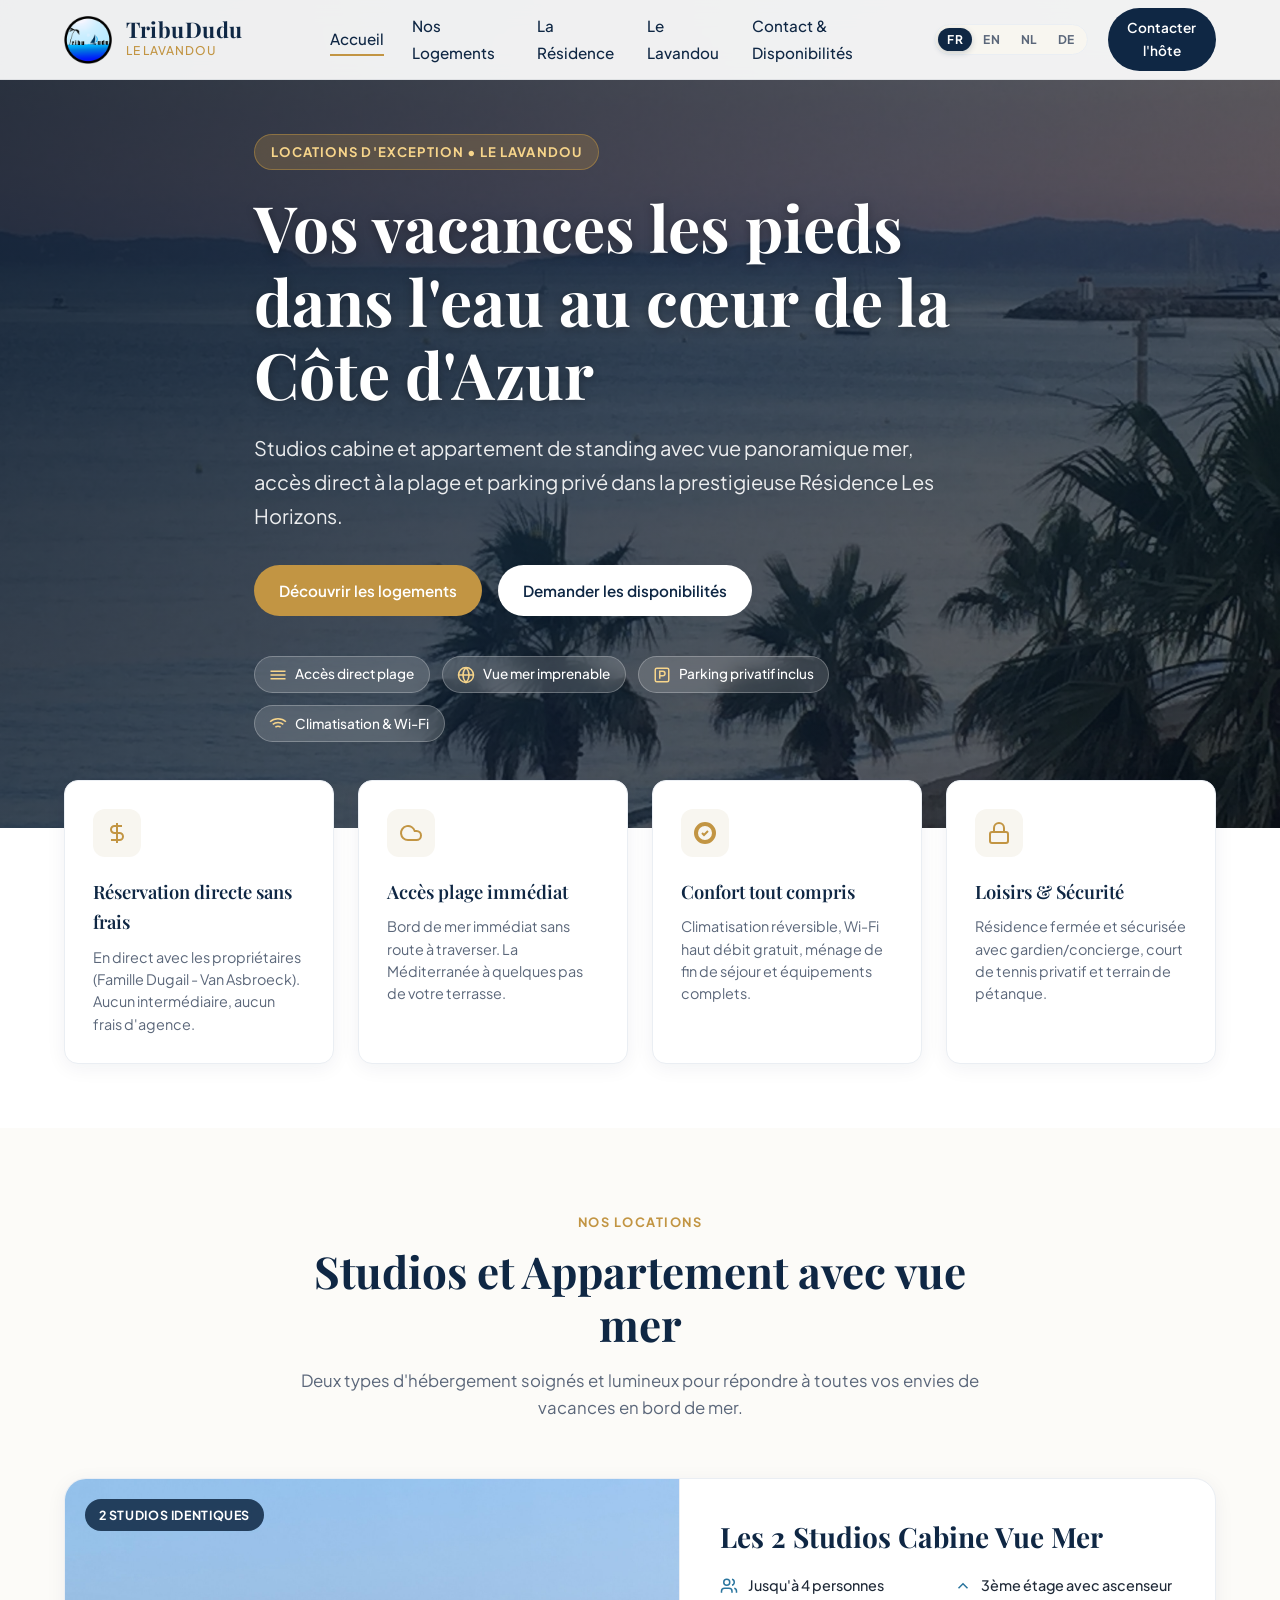
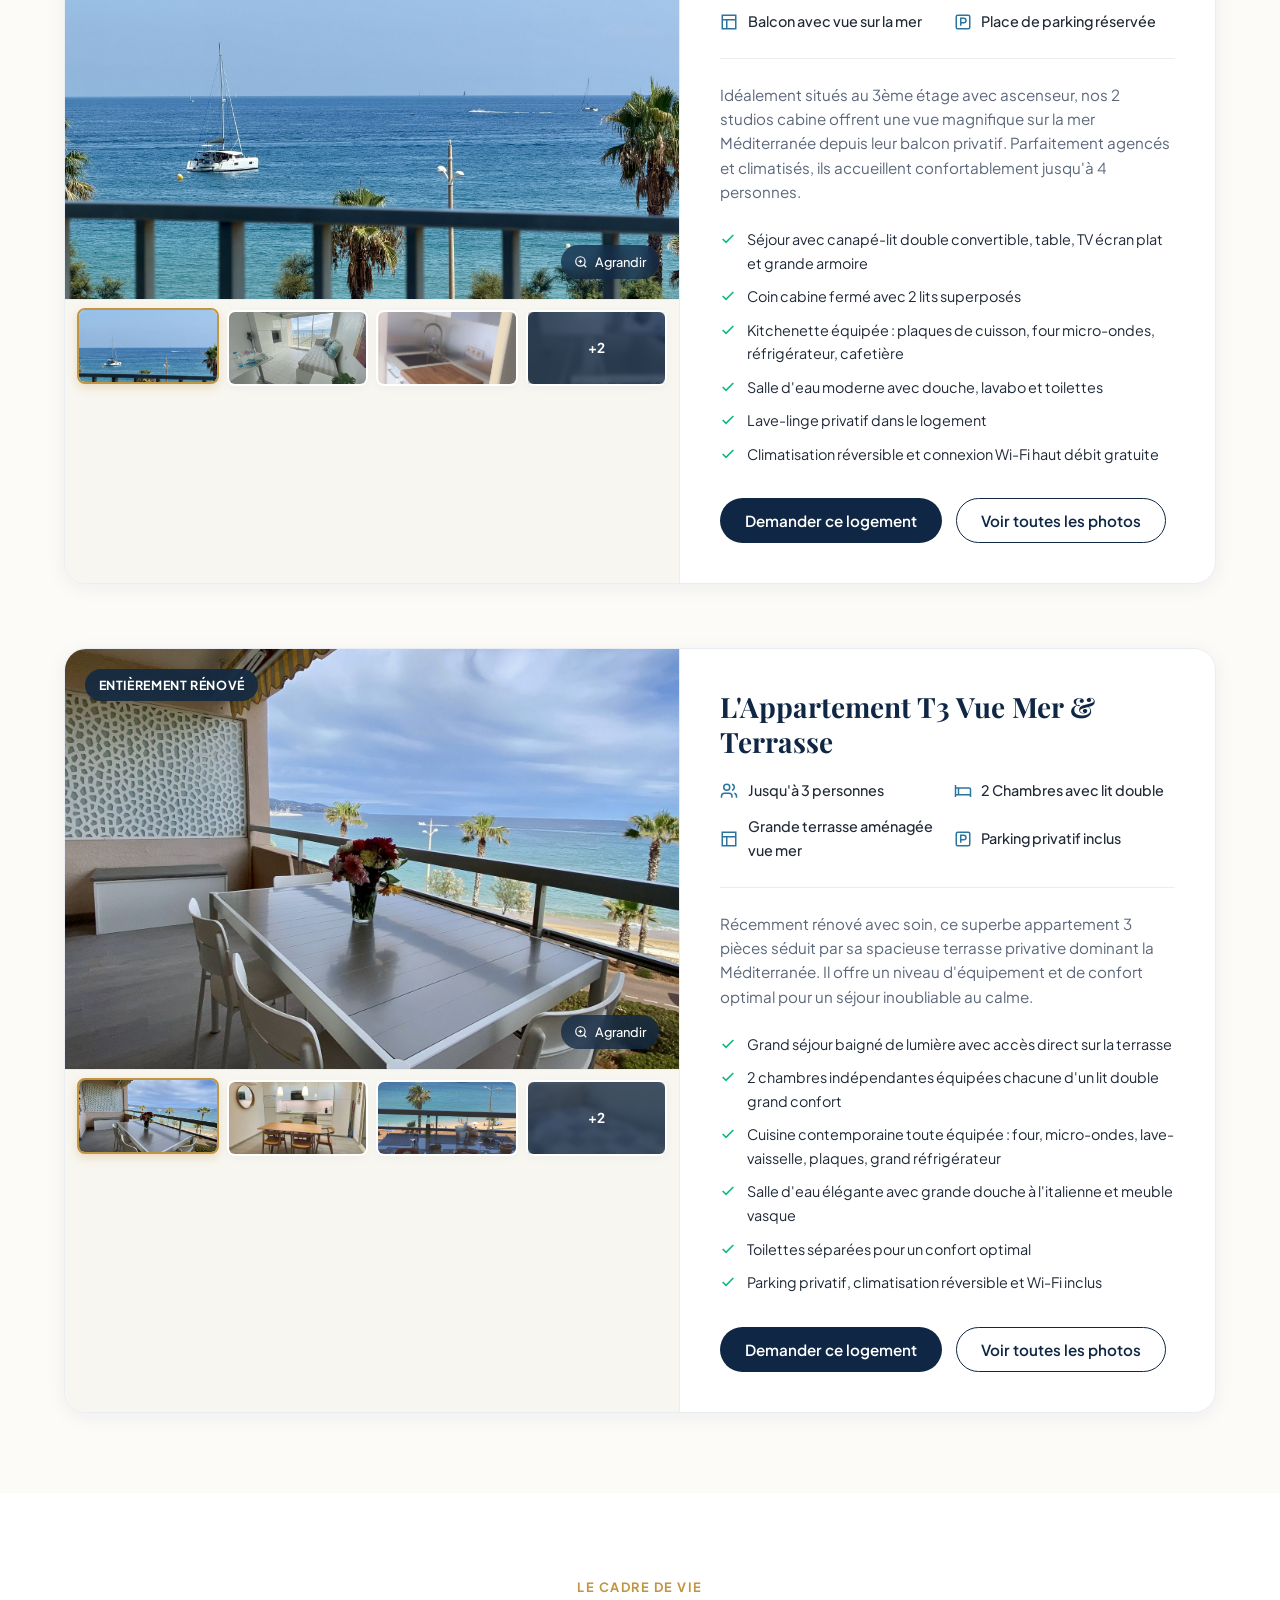
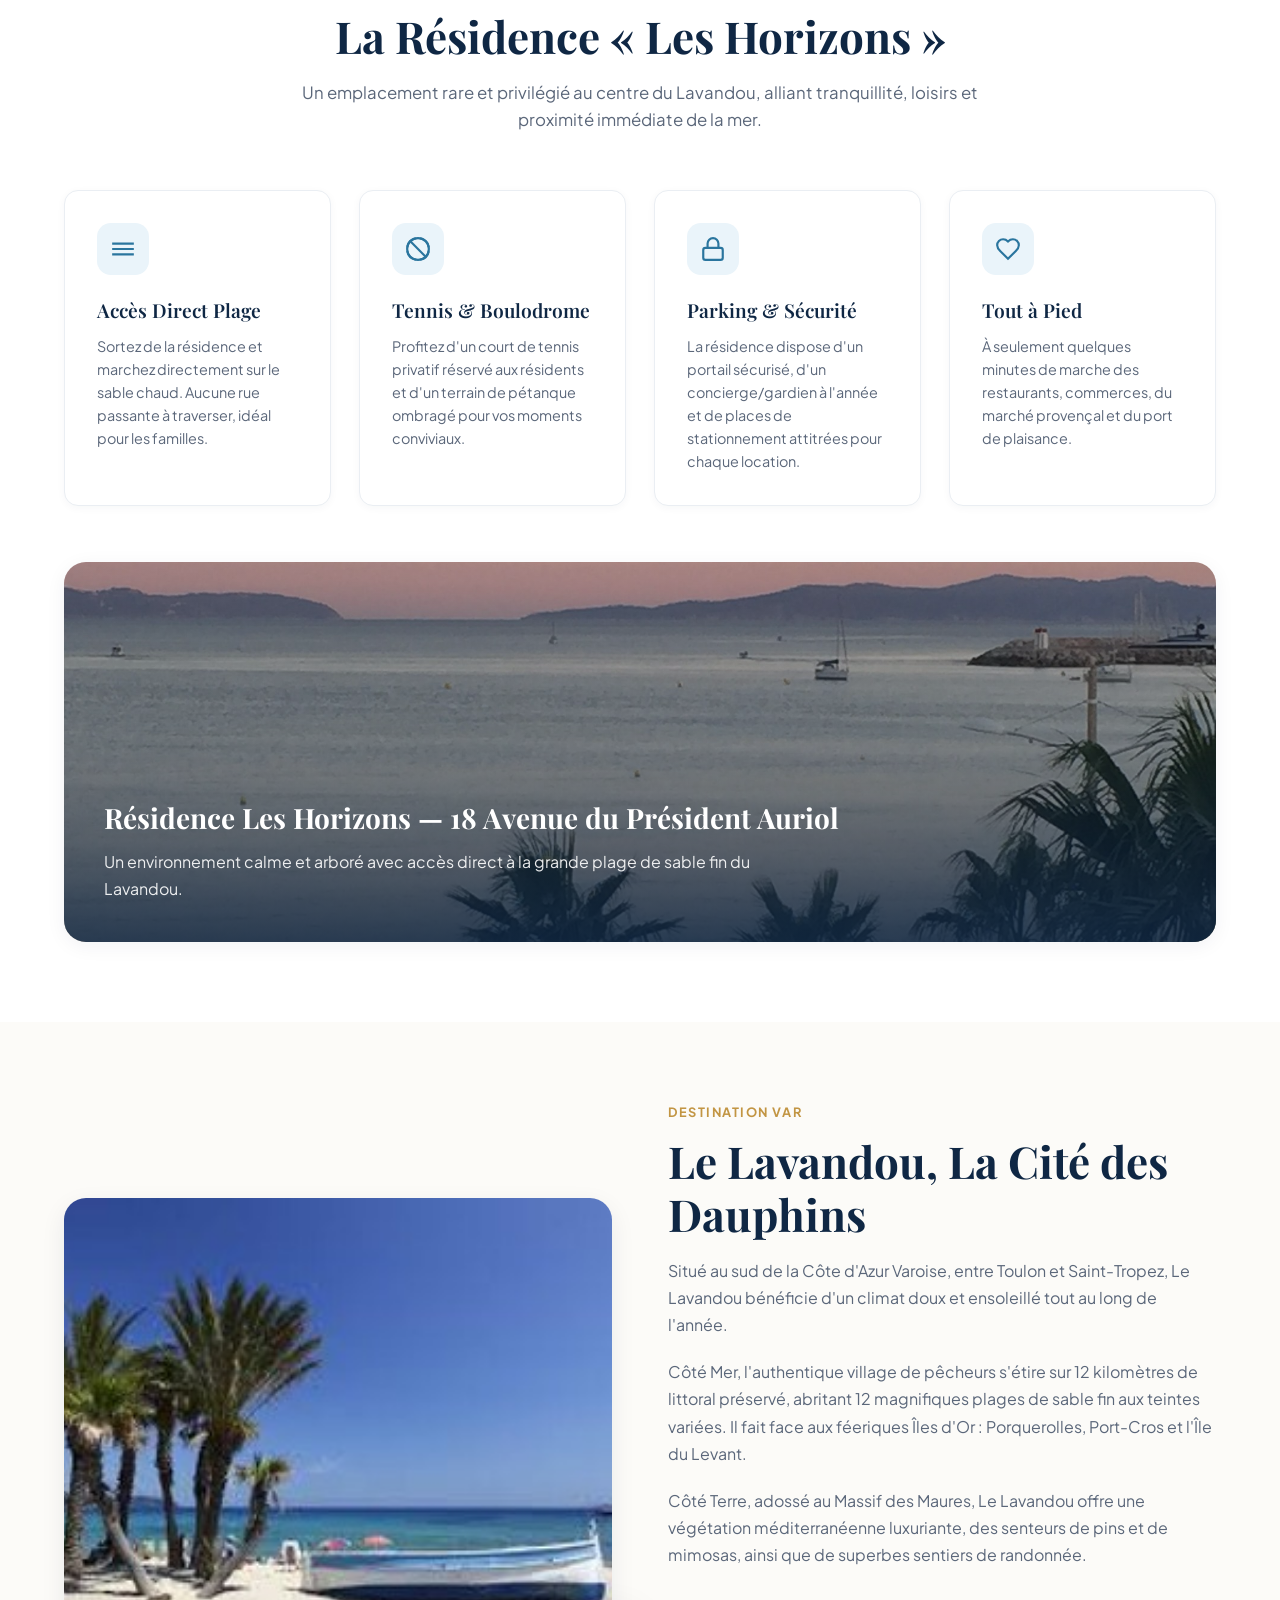
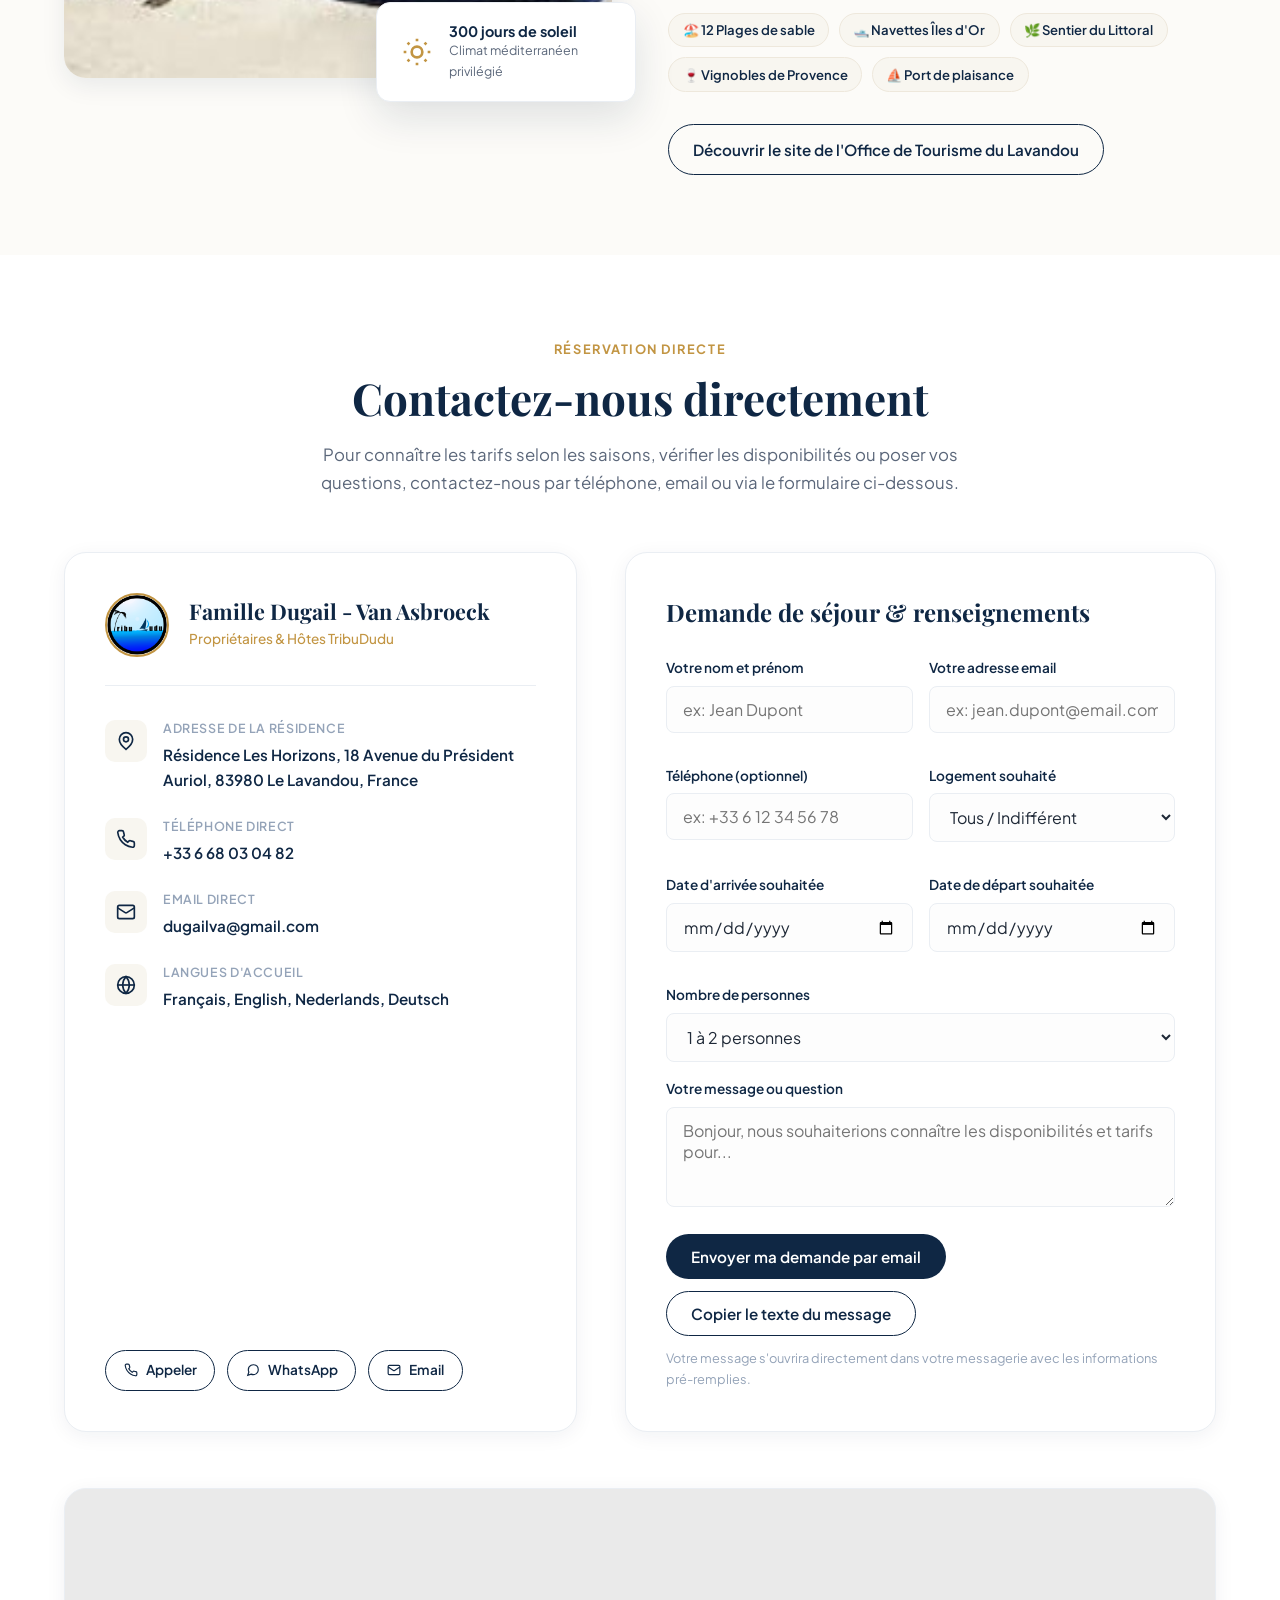
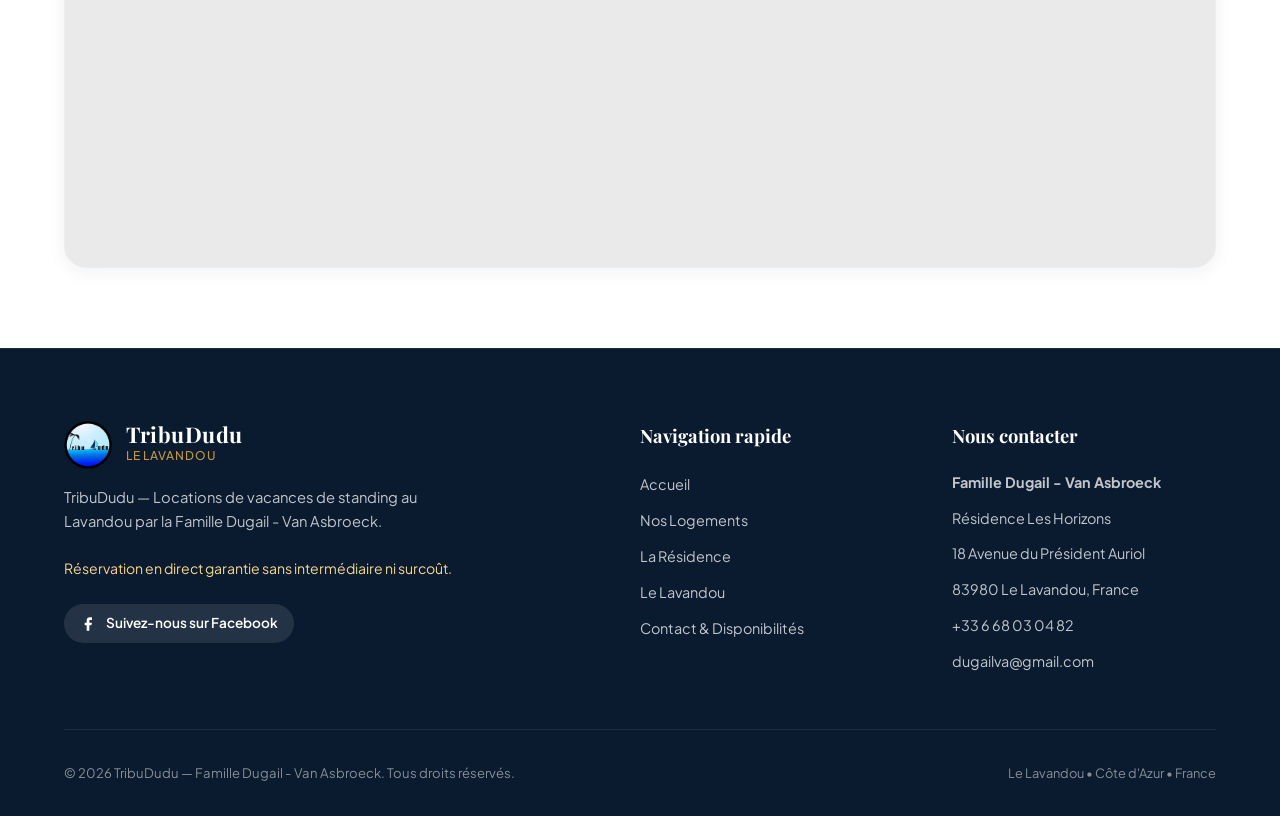
==== index.html @ bb13f05d "Site Lavandou" ====
<!DOCTYPE html>
<html lang="fr">
<head>
  <meta charset="UTF-8">
  <meta name="viewport" content="width=device-width, initial-scale=1.0">
  <title>TribuDudu • Locations de Vacances Le Lavandou | Vue Mer & Plage</title>
  <meta name="description" content="Locations de vacances de standing au Lavandou : 2 studios cabine vue mer et 1 grand appartement avec terrasse. Accès direct plage, parking privé, climatisation, tennis. En direct avec les propriétaires (Famille Dugail - Van Asbroeck).">
  <meta name="keywords" content="location Le Lavandou, appartement Le Lavandou vue mer, studio Le Lavandou plage, Résidence Les Horizons, TribuDudu, vacances Côte d'Azur">
  
  <!-- Open Graph / Social -->
  <meta property="og:type" content="website">
  <meta property="og:title" content="TribuDudu • Locations de Vacances Le Lavandou | Vue Mer & Plage">
  <meta property="og:description" content="Studios et appartement de standing avec vue panoramique mer, accès direct à la plage et parking privé dans la Résidence Les Horizons au Lavandou.">
  <meta property="og:image" content="./assets/images/hero-lavandou-vue-mer.jpg">
  
  <!-- Google Fonts Preconnect -->
  <link rel="preconnect" href="https://fonts.googleapis.com">
  <link rel="preconnect" href="https://fonts.gstatic.com" crossorigin>
  <link href="https://fonts.googleapis.com/css2?family=Playfair+Display:ital,wght@0,500;0,600;0,700;1,400&family=Plus+Jakarta+Sans:wght@400;500;600;700&display=swap" rel="stylesheet">
  
  <!-- Leaflet Map CSS -->
  <link rel="stylesheet" href="https://unpkg.com/leaflet@1.9.4/dist/leaflet.css" integrity="sha256-p4NxAoJBhIIN+hmNHrzRCf9tD/miZyoHS5obTRR9BMY=" crossorigin="">
  
  <!-- Main Stylesheet -->
  <link rel="stylesheet" href="./assets/css/style.css">
  <link rel="icon" type="image/png" href="./assets/images/logo-badge.png">
</head>
<body>

  <!-- ===================================================================
       Header & Navigation
       =================================================================== -->
  <header class="site-header">
    <div class="container nav-container">
      <a href="#accueil" class="logo-link">
        <img src="./assets/images/logo-badge.png" alt="TribuDudu Logo" class="logo-img">
        <div class="logo-text-group">
          <span class="logo-title">TribuDudu</span>
          <span class="logo-sub">Le Lavandou</span>
        </div>
      </a>

      <!-- Desktop & Mobile Nav -->
      <nav class="main-nav">
        <ul class="nav-list">
          <li><a href="#accueil" class="nav-link active" data-i18n="nav_home">Accueil</a></li>
          <li><a href="#logements" class="nav-link" data-i18n="nav_accommodations">Nos Logements</a></li>
          <li><a href="#residence" class="nav-link" data-i18n="nav_residence">La Résidence</a></li>
          <li><a href="#le-lavandou" class="nav-link" data-i18n="nav_lavandou">Le Lavandou</a></li>
          <li><a href="#contact" class="nav-link" data-i18n="nav_contact">Contact & Disponibilités</a></li>
        </ul>

        <div class="nav-actions">
          <!-- Language Switcher -->
          <div class="lang-switcher" aria-label="Sélection de la langue">
            <button class="lang-btn active" data-lang="fr" title="Français">FR</button>
            <button class="lang-btn" data-lang="en" title="English">EN</button>
            <button class="lang-btn" data-lang="nl" title="Nederlands">NL</button>
            <button class="lang-btn" data-lang="de" title="Deutsch">DE</button>
          </div>

          <a href="#contact" class="btn btn-primary btn-sm" data-i18n="nav_book_direct">Contacter l'hôte</a>
        </div>
      </nav>

      <!-- Mobile Menu Button -->
      <button class="mobile-menu-btn" aria-label="Menu principal" aria-expanded="false">
        <span></span>
        <span></span>
        <span></span>
      </button>
    </div>
  </header>

  <main>
    <!-- ===================================================================
         Hero Section
         =================================================================== -->
    <section id="accueil" class="hero">
      <div class="hero-bg">
        <img src="./assets/images/hero-lavandou-vue-mer.jpg" alt="Vue mer panoramique Le Lavandou Résidence Les Horizons" fetchpriority="high">
      </div>
      <div class="hero-overlay"></div>
      <div class="container hero-content">
        <span class="badge badge-gold" data-i18n="hero_badge">Locations d'Exception • Le Lavandou</span>
        <h1 class="hero-title" data-i18n="hero_title">Vos vacances les pieds dans l'eau au cœur de la Côte d'Azur</h1>
        <p class="hero-subtitle" data-i18n="hero_subtitle">
          Studios cabine et appartement de standing avec vue panoramique mer, accès direct à la plage et parking privé dans la prestigieuse Résidence Les Horizons.
        </p>

        <div class="hero-actions">
          <a href="#logements" class="btn btn-accent" data-i18n="hero_cta_explore">Découvrir les logements</a>
          <a href="#contact" class="btn btn-white" data-i18n="hero_cta_contact">Demander les disponibilités</a>
        </div>

        <div class="hero-pills">
          <div class="hero-pill">
            <svg width="18" height="18" viewBox="0 0 24 24" fill="none" stroke="currentColor" stroke-width="2"><path d="M2 12h20M2 17h20M2 7h20"/></svg>
            <span data-i18n="hero_pill_beach">Accès direct plage</span>
          </div>
          <div class="hero-pill">
            <svg width="18" height="18" viewBox="0 0 24 24" fill="none" stroke="currentColor" stroke-width="2"><circle cx="12" cy="12" r="10"/><path d="M12 2a14.5 14.5 0 0 0 0 20 14.5 14.5 0 0 0 0-20M2 12h20"/></svg>
            <span data-i18n="hero_pill_view">Vue mer imprenable</span>
          </div>
          <div class="hero-pill">
            <svg width="18" height="18" viewBox="0 0 24 24" fill="none" stroke="currentColor" stroke-width="2"><rect x="3" y="3" width="18" height="18" rx="2"/><path d="M9 17V7h4a3 3 0 0 1 0 6H9"/></svg>
            <span data-i18n="hero_pill_parking">Parking privatif inclus</span>
          </div>
          <div class="hero-pill">
            <svg width="18" height="18" viewBox="0 0 24 24" fill="none" stroke="currentColor" stroke-width="2"><path d="M5 12.55a11 11 0 0 1 14.08 0M1.42 9a16 16 0 0 1 21.16 0M8.53 16.11a6 6 0 0 1 6.95 0M12 20h.01"/></svg>
            <span data-i18n="hero_pill_ac">Climatisation & Wi-Fi</span>
          </div>
        </div>
      </div>
    </section>

    <!-- ===================================================================
         Highlights Section
         =================================================================== -->
    <section class="highlights-section">
      <div class="container">
        <div class="highlights-grid">
          <div class="highlight-card">
            <div class="highlight-icon-wrap">
              <svg width="24" height="24" viewBox="0 0 24 24" fill="none" stroke="currentColor" stroke-width="2"><path d="M12 2v20M17 5H9.5a3.5 3.5 0 0 0 0 7h5a3.5 3.5 0 0 1 0 7H6"/></svg>
            </div>
            <h3 class="highlight-title" data-i18n="highlight_direct_title">Réservation directe sans frais</h3>
            <p class="highlight-desc" data-i18n="highlight_direct_desc">En direct avec les propriétaires (Famille Dugail - Van Asbroeck). Aucun intermédiaire, aucun frais d'agence.</p>
          </div>

          <div class="highlight-card">
            <div class="highlight-icon-wrap">
              <svg width="24" height="24" viewBox="0 0 24 24" fill="none" stroke="currentColor" stroke-width="2"><path d="M17.5 19H9a7 7 0 1 1 6.71-9h1.79a4.5 4.5 0 1 1 0 9Z"/></svg>
            </div>
            <h3 class="highlight-title" data-i18n="highlight_beach_title">Accès plage immédiat</h3>
            <p class="highlight-desc" data-i18n="highlight_beach_desc">Bord de mer immédiat sans route à traverser. La Méditerranée à quelques pas de votre terrasse.</p>
          </div>

          <div class="highlight-card">
            <div class="highlight-icon-wrap">
              <svg width="24" height="24" viewBox="0 0 24 24" fill="none" stroke="currentColor" stroke-width="2"><path d="M12 2a10 10 0 1 0 10 10A10 10 0 0 0 12 2zm0 18a8 8 0 1 1 8-8 8 8 0 0 1-8 8z"/><path d="m9 12 2 2 4-4"/></svg>
            </div>
            <h3 class="highlight-title" data-i18n="highlight_comfort_title">Confort tout compris</h3>
            <p class="highlight-desc" data-i18n="highlight_comfort_desc">Climatisation réversible, Wi-Fi haut débit gratuit, ménage de fin de séjour et équipements complets.</p>
          </div>

          <div class="highlight-card">
            <div class="highlight-icon-wrap">
              <svg width="24" height="24" viewBox="0 0 24 24" fill="none" stroke="currentColor" stroke-width="2"><rect x="3" y="11" width="18" height="11" rx="2" ry="2"/><path d="M7 11V7a5 5 0 0 1 10 0v4"/></svg>
            </div>
            <h3 class="highlight-title" data-i18n="highlight_sports_title">Loisirs & Sécurité</h3>
            <p class="highlight-desc" data-i18n="highlight_sports_desc">Résidence fermée et sécurisée avec gardien/concierge, court de tennis privatif et terrain de pétanque.</p>
          </div>
        </div>
      </div>
    </section>

    <!-- ===================================================================
         Accommodations Section
         =================================================================== -->
    <section id="logements" class="section section-alt">
      <div class="container">
        <div class="section-header">
          <span class="section-tag" data-i18n="acc_section_tag">Nos Locations</span>
          <h2 class="section-title" data-i18n="acc_section_title">Studios et Appartement avec vue mer</h2>
          <p class="section-desc" data-i18n="acc_section_desc">Deux types d'hébergement soignés et lumineux pour répondre à toutes vos envies de vacances en bord de mer.</p>
        </div>

        <!-- 1. Studios Card -->
        <article class="property-card" data-gallery="studio">
          <div class="property-media">
            <div class="main-photo-wrap" title="Cliquer pour agrandir la photo">
              <span class="photo-badge" data-i18n="studio_badge">2 Studios identiques</span>
              <img src="./assets/images/studio-balcon-mer.jpg" alt="Balcon studio avec vue sur mer Le Lavandou" loading="lazy">
              <div class="photo-zoom-hint">
                <svg width="14" height="14" viewBox="0 0 24 24" fill="none" stroke="currentColor" stroke-width="2"><circle cx="11" cy="11" r="8"/><path d="m21 21-4.3-4.3M11 8v6M8 11h6"/></svg>
                <span>Agrandir</span>
              </div>
            </div>
            <!-- Thumbnails strip -->
            <div class="thumbs-strip">
              <div class="thumb-item active" title="Balcon vue mer">
                <img src="./assets/images/studio-balcon-mer.jpg" alt="Balcon">
              </div>
              <div class="thumb-item" title="Séjour">
                <img src="./assets/images/studio-sejour.jpg" alt="Séjour studio">
              </div>
              <div class="thumb-item" title="Kitchenette">
                <img src="./assets/images/studio-cuisine.jpg" alt="Kitchenette">
              </div>
              <div class="thumb-item" title="Coin cabine">
                <img src="./assets/images/studio-cabine.jpg" alt="Cabine">
                <div class="thumb-more">+2</div>
              </div>
            </div>
          </div>

          <div class="property-info">
            <div>
              <h3 class="property-title" data-i18n="studio_title">Les 2 Studios Cabine Vue Mer</h3>
              
              <div class="specs-grid">
                <div class="spec-item">
                  <svg width="18" height="18" viewBox="0 0 24 24" fill="none" stroke="currentColor" stroke-width="2"><path d="M16 21v-2a4 4 0 0 0-4-4H6a4 4 0 0 0-4 4v2"/><circle cx="9" cy="7" r="4"/><path d="M22 21v-2a4 4 0 0 0-3-3.87"/><path d="M16 3.13a4 4 0 0 1 0 7.75"/></svg>
                  <span data-i18n="studio_spec_capacity">Jusqu'à 4 personnes</span>
                </div>
                <div class="spec-item">
                  <svg width="18" height="18" viewBox="0 0 24 24" fill="none" stroke="currentColor" stroke-width="2"><polyline points="18 15 12 9 6 15"/></svg>
                  <span data-i18n="studio_spec_floor">3ème étage avec ascenseur</span>
                </div>
                <div class="spec-item">
                  <svg width="18" height="18" viewBox="0 0 24 24" fill="none" stroke="currentColor" stroke-width="2"><path d="M3 3h18v18H3zM3 9h18M9 21V9"/></svg>
                  <span data-i18n="studio_spec_view">Balcon avec vue sur la mer</span>
                </div>
                <div class="spec-item">
                  <svg width="18" height="18" viewBox="0 0 24 24" fill="none" stroke="currentColor" stroke-width="2"><rect x="3" y="3" width="18" height="18" rx="2"/><path d="M9 17V7h4a3 3 0 0 1 0 6H9"/></svg>
                  <span data-i18n="studio_spec_parking">Place de parking réservée</span>
                </div>
              </div>

              <p class="property-desc" data-i18n="studio_desc">
                Idéalement situés au 3ème étage avec ascenseur, nos 2 studios cabine offrent une vue magnifique sur la mer Méditerranée depuis leur balcon privatif. Parfaitement agencés et climatisés, ils accueillent confortablement jusqu'à 4 personnes.
              </p>

              <ul class="features-list">
                <li>
                  <svg width="16" height="16" viewBox="0 0 24 24" fill="none" stroke="currentColor" stroke-width="2.5"><polyline points="20 6 9 17 4 12"/></svg>
                  <span data-i18n="studio_feature_1">Séjour avec canapé-lit double convertible, table, TV écran plat et grande armoire</span>
                </li>
                <li>
                  <svg width="16" height="16" viewBox="0 0 24 24" fill="none" stroke="currentColor" stroke-width="2.5"><polyline points="20 6 9 17 4 12"/></svg>
                  <span data-i18n="studio_feature_2">Coin cabine fermé avec 2 lits superposés</span>
                </li>
                <li>
                  <svg width="16" height="16" viewBox="0 0 24 24" fill="none" stroke="currentColor" stroke-width="2.5"><polyline points="20 6 9 17 4 12"/></svg>
                  <span data-i18n="studio_feature_3">Kitchenette équipée : plaques de cuisson, four micro-ondes, réfrigérateur, cafetière</span>
                </li>
                <li>
                  <svg width="16" height="16" viewBox="0 0 24 24" fill="none" stroke="currentColor" stroke-width="2.5"><polyline points="20 6 9 17 4 12"/></svg>
                  <span data-i18n="studio_feature_4">Salle d'eau moderne avec douche, lavabo et toilettes</span>
                </li>
                <li>
                  <svg width="16" height="16" viewBox="0 0 24 24" fill="none" stroke="currentColor" stroke-width="2.5"><polyline points="20 6 9 17 4 12"/></svg>
                  <span data-i18n="studio_feature_5">Lave-linge privatif dans le logement</span>
                </li>
                <li>
                  <svg width="16" height="16" viewBox="0 0 24 24" fill="none" stroke="currentColor" stroke-width="2.5"><polyline points="20 6 9 17 4 12"/></svg>
                  <span data-i18n="studio_feature_6">Climatisation réversible et connexion Wi-Fi haut débit gratuite</span>
                </li>
              </ul>
            </div>

            <div class="property-actions">
              <button class="btn btn-primary btn-inquire-prop" data-prop="Studio Cabine Vue Mer (max 4 pers)" data-i18n="btn_inquire_property">Demander ce logement</button>
              <button class="btn btn-outline btn-view-photos" data-i18n="btn_view_photos">Voir toutes les photos</button>
            </div>
          </div>
        </article>

        <!-- 2. Appartement Card -->
        <article class="property-card" data-gallery="appart">
          <div class="property-media">
            <div class="main-photo-wrap" title="Cliquer pour agrandir la photo">
              <span class="photo-badge" data-i18n="appart_badge">Entièrement rénové</span>
              <img src="./assets/images/appart-terrasse-mer.jpg" alt="Grande terrasse vue panoramique mer Le Lavandou" loading="lazy">
              <div class="photo-zoom-hint">
                <svg width="14" height="14" viewBox="0 0 24 24" fill="none" stroke="currentColor" stroke-width="2"><circle cx="11" cy="11" r="8"/><path d="m21 21-4.3-4.3M11 8v6M8 11h6"/></svg>
                <span>Agrandir</span>
              </div>
            </div>
            <!-- Thumbnails strip -->
            <div class="thumbs-strip">
              <div class="thumb-item active" title="Terrasse vue mer">
                <img src="./assets/images/appart-terrasse-mer.jpg" alt="Terrasse">
              </div>
              <div class="thumb-item" title="Salon">
                <img src="./assets/images/appart-salon.jpg" alt="Salon">
              </div>
              <div class="thumb-item" title="Cuisine & Séjour">
                <img src="./assets/images/appart-cuisine-sejour.jpg" alt="Cuisine séjour">
              </div>
              <div class="thumb-item" title="Chambre 1">
                <img src="./assets/images/appart-chambre-1.jpg" alt="Chambre">
                <div class="thumb-more">+2</div>
              </div>
            </div>
          </div>

          <div class="property-info">
            <div>
              <h3 class="property-title" data-i18n="appart_title">L'Appartement T3 Vue Mer & Terrasse</h3>
              
              <div class="specs-grid">
                <div class="spec-item">
                  <svg width="18" height="18" viewBox="0 0 24 24" fill="none" stroke="currentColor" stroke-width="2"><path d="M16 21v-2a4 4 0 0 0-4-4H6a4 4 0 0 0-4 4v2"/><circle cx="9" cy="7" r="4"/><path d="M22 21v-2a4 4 0 0 0-3-3.87"/><path d="M16 3.13a4 4 0 0 1 0 7.75"/></svg>
                  <span data-i18n="appart_spec_capacity">Jusqu'à 3 personnes</span>
                </div>
                <div class="spec-item">
                  <svg width="18" height="18" viewBox="0 0 24 24" fill="none" stroke="currentColor" stroke-width="2"><path d="M2 4v16M2 8h18a2 2 0 0 1 2 2v10M2 17h20M6 8v9"/></svg>
                  <span data-i18n="appart_spec_rooms">2 Chambres avec lit double</span>
                </div>
                <div class="spec-item">
                  <svg width="18" height="18" viewBox="0 0 24 24" fill="none" stroke="currentColor" stroke-width="2"><path d="M3 3h18v18H3zM3 9h18M9 21V9"/></svg>
                  <span data-i18n="appart_spec_terrace">Grande terrasse aménagée vue mer</span>
                </div>
                <div class="spec-item">
                  <svg width="18" height="18" viewBox="0 0 24 24" fill="none" stroke="currentColor" stroke-width="2"><rect x="3" y="3" width="18" height="18" rx="2"/><path d="M9 17V7h4a3 3 0 0 1 0 6H9"/></svg>
                  <span data-i18n="appart_spec_parking">Parking privatif inclus</span>
                </div>
              </div>

              <p class="property-desc" data-i18n="appart_desc">
                Récemment rénové avec soin, ce superbe appartement 3 pièces séduit par sa spacieuse terrasse privative dominant la Méditerranée. Il offre un niveau d'équipement et de confort optimal pour un séjour inoubliable au calme.
              </p>

              <ul class="features-list">
                <li>
                  <svg width="16" height="16" viewBox="0 0 24 24" fill="none" stroke="currentColor" stroke-width="2.5"><polyline points="20 6 9 17 4 12"/></svg>
                  <span data-i18n="appart_feature_1">Grand séjour baigné de lumière avec accès direct sur la terrasse</span>
                </li>
                <li>
                  <svg width="16" height="16" viewBox="0 0 24 24" fill="none" stroke="currentColor" stroke-width="2.5"><polyline points="20 6 9 17 4 12"/></svg>
                  <span data-i18n="appart_feature_2">2 chambres indépendantes équipées chacune d'un lit double grand confort</span>
                </li>
                <li>
                  <svg width="16" height="16" viewBox="0 0 24 24" fill="none" stroke="currentColor" stroke-width="2.5"><polyline points="20 6 9 17 4 12"/></svg>
                  <span data-i18n="appart_feature_3">Cuisine contemporaine toute équipée : four, micro-ondes, lave-vaisselle, plaques, grand réfrigérateur</span>
                </li>
                <li>
                  <svg width="16" height="16" viewBox="0 0 24 24" fill="none" stroke="currentColor" stroke-width="2.5"><polyline points="20 6 9 17 4 12"/></svg>
                  <span data-i18n="appart_feature_4">Salle d'eau élégante avec grande douche à l'italienne et meuble vasque</span>
                </li>
                <li>
                  <svg width="16" height="16" viewBox="0 0 24 24" fill="none" stroke="currentColor" stroke-width="2.5"><polyline points="20 6 9 17 4 12"/></svg>
                  <span data-i18n="appart_feature_5">Toilettes séparées pour un confort optimal</span>
                </li>
                <li>
                  <svg width="16" height="16" viewBox="0 0 24 24" fill="none" stroke="currentColor" stroke-width="2.5"><polyline points="20 6 9 17 4 12"/></svg>
                  <span data-i18n="appart_feature_6">Parking privatif, climatisation réversible et Wi-Fi inclus</span>
                </li>
              </ul>
            </div>

            <div class="property-actions">
              <button class="btn btn-primary btn-inquire-prop" data-prop="Grand Appartement T3 Vue Mer (max 3 pers)" data-i18n="btn_inquire_property">Demander ce logement</button>
              <button class="btn btn-outline btn-view-photos" data-i18n="btn_view_photos">Voir toutes les photos</button>
            </div>
          </div>
        </article>
      </div>
    </section>

    <!-- ===================================================================
         Residence Section
         =================================================================== -->
    <section id="residence" class="section">
      <div class="container">
        <div class="section-header">
          <span class="section-tag" data-i18n="res_section_tag">Le Cadre De Vie</span>
          <h2 class="section-title" data-i18n="res_section_title">La Résidence « Les Horizons »</h2>
          <p class="section-desc" data-i18n="res_subtitle">Un emplacement rare et privilégié au centre du Lavandou, alliant tranquillité, loisirs et proximité immédiate de la mer.</p>
        </div>

        <div class="residence-grid">
          <div class="residence-card">
            <div class="res-card-icon">
              <svg width="26" height="26" viewBox="0 0 24 24" fill="none" stroke="currentColor" stroke-width="2"><path d="M2 12h20M2 17h20M2 7h20"/></svg>
            </div>
            <h3 class="res-card-title" data-i18n="res_card1_title">Accès Direct Plage</h3>
            <p class="res-card-desc" data-i18n="res_card1_desc">Sortez de la résidence et marchez directement sur le sable chaud. Aucune rue passante à traverser, idéal pour les familles.</p>
          </div>

          <div class="residence-card">
            <div class="res-card-icon">
              <svg width="26" height="26" viewBox="0 0 24 24" fill="none" stroke="currentColor" stroke-width="2"><circle cx="12" cy="12" r="10"/><path d="M4.93 4.93 19.07 19.07M14 2.05a10 10 0 0 1 7.95 7.95M2.05 9.95A10 10 0 0 1 9.95 2.05M9.95 21.95a10 10 0 0 1-7.9-7.95M21.95 14.05a10 10 0 0 1-7.9 7.9"/></svg>
            </div>
            <h3 class="res-card-title" data-i18n="res_card2_title">Tennis & Boulodrome</h3>
            <p class="res-card-desc" data-i18n="res_card2_desc">Profitez d'un court de tennis privatif réservé aux résidents et d'un terrain de pétanque ombragé pour vos moments conviviaux.</p>
          </div>

          <div class="residence-card">
            <div class="res-card-icon">
              <svg width="26" height="26" viewBox="0 0 24 24" fill="none" stroke="currentColor" stroke-width="2"><rect x="3" y="11" width="18" height="11" rx="2" ry="2"/><path d="M7 11V7a5 5 0 0 1 10 0v4"/></svg>
            </div>
            <h3 class="res-card-title" data-i18n="res_card3_title">Parking & Sécurité</h3>
            <p class="res-card-desc" data-i18n="res_card3_desc">La résidence dispose d'un portail sécurisé, d'un concierge/gardien à l'année et de places de stationnement attitrées pour chaque location.</p>
          </div>

          <div class="residence-card">
            <div class="res-card-icon">
              <svg width="26" height="26" viewBox="0 0 24 24" fill="none" stroke="currentColor" stroke-width="2"><path d="M19 14c1.49-1.46 3-3.21 3-5.5A5.5 5.5 0 0 0 16.5 3c-1.76 0-3 .5-4.5 2-1.5-1.5-2.74-2-4.5-2A5.5 5.5 0 0 0 2 8.5c0 2.3 1.5 4.05 3 5.5l7 7Z"/></svg>
            </div>
            <h3 class="res-card-title" data-i18n="res_card4_title">Tout à Pied</h3>
            <p class="res-card-desc" data-i18n="res_card4_desc">À seulement quelques minutes de marche des restaurants, commerces, du marché provençal et du port de plaisance.</p>
          </div>
        </div>

        <div class="residence-banner-wrap">
          <img src="./assets/images/hero-lavandou-vue-mer.jpg" alt="Panorama Résidence Les Horizons Le Lavandou" loading="lazy">
          <div class="residence-banner-overlay">
            <div class="residence-banner-content">
              <h3>Résidence Les Horizons — 18 Avenue du Président Auriol</h3>
              <p>Un environnement calme et arboré avec accès direct à la grande plage de sable fin du Lavandou.</p>
            </div>
          </div>
        </div>
      </div>
    </section>

    <!-- ===================================================================
         Le Lavandou Section
         =================================================================== -->
    <section id="le-lavandou" class="section section-alt">
      <div class="container">
        <div class="lavandou-split">
          <div class="lavandou-visual">
            <div class="lavandou-img-main">
              <img src="./assets/images/lavandou-plage.jpg" alt="Plage de sable fin Le Lavandou Côte d'Azur" loading="lazy">
            </div>
            <div class="lavandou-badge-float">
              <svg width="32" height="32" viewBox="0 0 24 24" fill="none" stroke="currentColor" stroke-width="2"><circle cx="12" cy="12" r="4"/><path d="M12 2v2M12 20v2M4.93 4.93l1.41 1.41M17.66 17.66l1.41 1.41M2 12h2M20 12h2M6.34 17.66l-1.41 1.41M19.07 4.93l-1.41 1.41"/></svg>
              <div>
                <div class="lavandou-badge-title">300 jours de soleil</div>
                <div class="lavandou-badge-sub">Climat méditerranéen privilégié</div>
              </div>
            </div>
          </div>

          <div class="lavandou-content">
            <span class="section-tag" data-i18n="lav_section_tag">Destination Var</span>
            <h2 class="section-title" data-i18n="lav_section_title">Le Lavandou, La Cité des Dauphins</h2>
            <p data-i18n="lav_desc1">
              Situé au sud de la Côte d'Azur Varoise, entre Toulon et Saint-Tropez, Le Lavandou bénéficie d'un climat doux et ensoleillé tout au long de l'année.
            </p>
            <p data-i18n="lav_desc2">
              Côté Mer, l'authentique village de pêcheurs s'étire sur 12 kilomètres de littoral préservé, abritant 12 magnifiques plages de sable fin aux teintes variées. Il fait face aux féeriques Îles d'Or : Porquerolles, Port-Cros et l'Île du Levant.
            </p>
            <p data-i18n="lav_desc3">
              Côté Terre, adossé au Massif des Maures, Le Lavandou offre une végétation méditerranéenne luxuriante, des senteurs de pins et de mimosas, ainsi que de superbes sentiers de randonnée.
            </p>

            <div class="lavandou-chips">
              <span class="lav-chip">🏖️ 12 Plages de sable</span>
              <span class="lav-chip">🛥️ Navettes Îles d'Or</span>
              <span class="lav-chip">🌿 Sentier du Littoral</span>
              <span class="lav-chip">🍷 Vignobles de Provence</span>
              <span class="lav-chip">⛵ Port de plaisance</span>
            </div>

            <div>
              <a href="https://www.ot-lelavandou.fr/" target="_blank" rel="noopener noreferrer" class="btn btn-outline" data-i18n="lav_ot_link">
                Découvrir le site de l'Office de Tourisme du Lavandou
                <svg width="14" height="14" viewBox="0 0 24 24" fill="none" stroke="currentColor" stroke-width="2"><path d="M18 13v6a2 2 0 0 1-2 2H5a2 2 0 0 1-2-2V8a2 2 0 0 1 2-2h6M15 3h6v6M10 14 21 3"/></svg>
              </a>
            </div>
          </div>
        </div>
      </div>
    </section>

    <!-- ===================================================================
         Contact & Availability Section
         =================================================================== -->
    <section id="contact" class="section">
      <div class="container">
        <div class="section-header">
          <span class="section-tag" data-i18n="contact_section_tag">Réservation Directe</span>
          <h2 class="section-title" data-i18n="contact_section_title">Contactez-nous directement</h2>
          <p class="section-desc" data-i18n="contact_section_desc">Pour connaître les tarifs selon les saisons, vérifier les disponibilités ou poser vos questions, contactez-nous par téléphone, email ou via le formulaire ci-dessous.</p>
        </div>

        <div class="contact-grid">
          <!-- Host Profile Card -->
          <div class="contact-card-host">
            <div class="host-profile">
              <div class="host-avatar-badge">
                <img src="./assets/images/logo-tribududu.png" alt="Logo TribuDudu">
              </div>
              <div>
                <h3 class="host-name" data-i18n="contact_family">Famille Dugail - Van Asbroeck</h3>
                <span class="host-role">Propriétaires & Hôtes TribuDudu</span>
              </div>
            </div>

            <div class="contact-details-list">
              <div class="contact-item">
                <div class="contact-item-icon">
                  <svg width="20" height="20" viewBox="0 0 24 24" fill="none" stroke="currentColor" stroke-width="2"><path d="M20 10c0 6-8 12-8 12s-8-6-8-12a8 8 0 0 1 16 0Z"/><circle cx="12" cy="10" r="3"/></svg>
                </div>
                <div>
                  <div class="contact-label" data-i18n="contact_address_label">Adresse de la résidence</div>
                  <div class="contact-val" data-i18n="contact_address_val">Résidence Les Horizons, 18 Avenue du Président Auriol, 83980 Le Lavandou, France</div>
                </div>
              </div>

              <div class="contact-item">
                <div class="contact-item-icon">
                  <svg width="20" height="20" viewBox="0 0 24 24" fill="none" stroke="currentColor" stroke-width="2"><path d="M22 16.92v3a2 2 0 0 1-2.18 2 19.79 19.79 0 0 1-8.63-3.07 19.5 19.5 0 0 1-6-6 19.79 19.79 0 0 1-3.07-8.67A2 2 0 0 1 4.11 2h3a2 2 0 0 1 2 1.72 12.84 12.84 0 0 0 .7 2.81 2 2 0 0 1-.45 2.11L8.09 9.91a16 16 0 0 0 6 6l1.27-1.27a2 2 0 0 1 2.11-.45 12.84 12.84 0 0 0 2.81.7A2 2 0 0 1 22 16.92z"/></svg>
                </div>
                <div>
                  <div class="contact-label" data-i18n="contact_phone_label">Téléphone direct</div>
                  <div class="contact-val">
                    <a href="tel:+33668030482">+33 6 68 03 04 82</a>
                  </div>
                </div>
              </div>

              <div class="contact-item">
                <div class="contact-item-icon">
                  <svg width="20" height="20" viewBox="0 0 24 24" fill="none" stroke="currentColor" stroke-width="2"><rect width="20" height="16" x="2" y="4" rx="2"/><path d="m22 7-8.97 5.7a1.94 1.94 0 0 1-2.06 0L2 7"/></svg>
                </div>
                <div>
                  <div class="contact-label" data-i18n="contact_email_label">Email direct</div>
                  <div class="contact-val">
                    <a href="mailto:dugailva@gmail.com">dugailva@gmail.com</a>
                  </div>
                </div>
              </div>

              <div class="contact-item">
                <div class="contact-item-icon">
                  <svg width="20" height="20" viewBox="0 0 24 24" fill="none" stroke="currentColor" stroke-width="2"><circle cx="12" cy="12" r="10"/><line x1="2" y1="12" x2="22" y2="12"/><path d="M12 2a15.3 15.3 0 0 1 4 10 15.3 15.3 0 0 1-4 10 15.3 15.3 0 0 1-4-10 15.3 15.3 0 0 1 4-10z"/></svg>
                </div>
                <div>
                  <div class="contact-label" data-i18n="contact_langs_label">Langues d'accueil</div>
                  <div class="contact-val" data-i18n="contact_langs_val">Français, English, Nederlands, Deutsch</div>
                </div>
              </div>
            </div>

            <div class="host-quick-actions">
              <a href="tel:+33668030482" class="btn btn-outline btn-sm">
                <svg width="14" height="14" viewBox="0 0 24 24" fill="none" stroke="currentColor" stroke-width="2"><path d="M22 16.92v3a2 2 0 0 1-2.18 2 19.79 19.79 0 0 1-8.63-3.07 19.5 19.5 0 0 1-6-6 19.79 19.79 0 0 1-3.07-8.67A2 2 0 0 1 4.11 2h3a2 2 0 0 1 2 1.72 12.84 12.84 0 0 0 .7 2.81 2 2 0 0 1-.45 2.11L8.09 9.91a16 16 0 0 0 6 6l1.27-1.27a2 2 0 0 1 2.11-.45 12.84 12.84 0 0 0 2.81.7A2 2 0 0 1 22 16.92z"/></svg>
                Appeler
              </a>
              <a href="https://wa.me/33668030482" target="_blank" rel="noopener noreferrer" class="btn btn-outline btn-sm">
                <svg width="14" height="14" viewBox="0 0 24 24" fill="none" stroke="currentColor" stroke-width="2"><path d="M21 11.5a8.38 8.38 0 0 1-.9 3.8 8.5 8.5 0 0 1-7.6 4.7 8.38 8.38 0 0 1-3.8-.9L3 21l1.9-5.7a8.38 8.38 0 0 1-.9-3.8 8.5 8.5 0 0 1 4.7-7.6 8.38 8.38 0 0 1 3.8-.9h.5a8.48 8.48 0 0 1 8 8v.5z"/></svg>
                WhatsApp
              </a>
              <a href="mailto:dugailva@gmail.com" class="btn btn-outline btn-sm">
                <svg width="14" height="14" viewBox="0 0 24 24" fill="none" stroke="currentColor" stroke-width="2"><rect width="20" height="16" x="2" y="4" rx="2"/><path d="m22 7-8.97 5.7a1.94 1.94 0 0 1-2.06 0L2 7"/></svg>
                Email
              </a>
            </div>
          </div>

          <!-- Contact Form -->
          <div class="contact-card-form">
            <h3 class="form-title" data-i18n="form_title">Demande de séjour & renseignements</h3>
            <form id="stay-inquiry-form">
              <div class="form-row">
                <div class="form-group">
                  <label for="inquiry-name" class="form-label" data-i18n="form_name_label">Votre nom et prénom</label>
                  <input type="text" id="inquiry-name" class="form-input" required data-i18n-ph="form_name_ph" placeholder="ex: Jean Dupont">
                </div>
                <div class="form-group">
                  <label for="inquiry-email" class="form-label" data-i18n="form_email_label">Votre adresse email</label>
                  <input type="email" id="inquiry-email" class="form-input" required data-i18n-ph="form_email_ph" placeholder="ex: jean.dupont@email.com">
                </div>
              </div>

              <div class="form-row">
                <div class="form-group">
                  <label for="inquiry-phone" class="form-label" data-i18n="form_phone_label">Téléphone (optionnel)</label>
                  <input type="tel" id="inquiry-phone" class="form-input" data-i18n-ph="form_phone_ph" placeholder="ex: +33 6 12 34 56 78">
                </div>
                <div class="form-group">
                  <label for="inquiry-property" class="form-label" data-i18n="form_property_label">Logement souhaité</label>
                  <select id="inquiry-property" class="form-select">
                    <option value="Tous / Indifférent" data-i18n="form_prop_all">Tous / Indifférent</option>
                    <option value="Studio Cabine Vue Mer (max 4 pers)" data-i18n="form_prop_studio">Studio Cabine Vue Mer (max 4 pers)</option>
                    <option value="Grand Appartement T3 Vue Mer (max 3 pers)" data-i18n="form_prop_appart">Grand Appartement T3 Vue Mer (max 3 pers)</option>
                  </select>
                </div>
              </div>

              <div class="form-row">
                <div class="form-group">
                  <label for="inquiry-arrival" class="form-label" data-i18n="form_arrival_label">Date d'arrivée souhaitée</label>
                  <input type="date" id="inquiry-arrival" class="form-input">
                </div>
                <div class="form-group">
                  <label for="inquiry-departure" class="form-label" data-i18n="form_departure_label">Date de départ souhaitée</label>
                  <input type="date" id="inquiry-departure" class="form-input">
                </div>
              </div>

              <div class="form-group">
                <label for="inquiry-guests" class="form-label" data-i18n="form_guests_label">Nombre de personnes</label>
                <select id="inquiry-guests" class="form-select">
                  <option value="1 à 2 personnes">1 à 2 personnes</option>
                  <option value="3 personnes">3 personnes</option>
                  <option value="4 personnes">4 personnes</option>
                </select>
              </div>

              <div class="form-group">
                <label for="inquiry-message" class="form-label" data-i18n="form_message_label">Votre message ou question</label>
                <textarea id="inquiry-message" class="form-textarea" data-i18n-ph="form_message_ph" placeholder="Bonjour, nous souhaiterions connaître les disponibilités et tarifs pour..."></textarea>
              </div>

              <div class="form-buttons">
                <button type="submit" class="btn btn-primary" data-i18n="form_btn_send">
                  <svg width="16" height="16" viewBox="0 0 24 24" fill="none" stroke="currentColor" stroke-width="2"><line x1="22" y1="2" x2="11" y2="13"/><polygon points="22 2 15 22 11 13 2 9 22 2"/></svg>
                  Envoyer ma demande par email
                </button>
                <button type="button" id="btn-copy-inquiry" class="btn btn-outline" data-i18n="form_btn_copy">
                  <svg width="16" height="16" viewBox="0 0 24 24" fill="none" stroke="currentColor" stroke-width="2"><rect width="14" height="14" x="8" y="8" rx="2" ry="2"/><path d="M4 16c-1.1 0-2-.9-2-2V4c0-1.1.9-2 2-2h10c1.1 0 2 .9 2 2"/></svg>
                  Copier le texte
                </button>
              </div>
              <p class="form-note" data-i18n="form_note">Votre message s'ouvrira directement dans votre messagerie avec les informations pré-remplies.</p>
            </form>
          </div>
        </div>

        <!-- Interactive Map -->
        <div class="map-wrap">
          <div id="map"></div>
        </div>
      </div>
    </section>
  </main>

  <!-- ===================================================================
       Photo Lightbox Modal
       =================================================================== -->
  <div id="lightbox-modal" class="lightbox-modal" role="dialog" aria-modal="true" aria-label="Galerie photos plein écran">
    <button id="lightbox-close" class="lightbox-close-btn" aria-label="Fermer la galerie (Échap)">
      <svg width="24" height="24" viewBox="0 0 24 24" fill="none" stroke="currentColor" stroke-width="2"><line x1="18" y1="6" x2="6" y2="18"/><line x1="6" y1="6" x2="18" y2="18"/></svg>
    </button>
    <button id="lightbox-prev" class="lightbox-nav-btn lightbox-prev" aria-label="Photo précédente">
      <svg width="24" height="24" viewBox="0 0 24 24" fill="none" stroke="currentColor" stroke-width="2"><polyline points="15 18 9 12 15 6"/></svg>
    </button>
    <button id="lightbox-next" class="lightbox-nav-btn lightbox-next" aria-label="Photo suivante">
      <svg width="24" height="24" viewBox="0 0 24 24" fill="none" stroke="currentColor" stroke-width="2"><polyline points="9 18 15 12 9 6"/></svg>
    </button>
    <div class="lightbox-content-wrap">
      <img id="lightbox-img" class="lightbox-img" src="" alt="Vue agrandie">
      <p id="lightbox-caption" class="lightbox-caption"></p>
    </div>
  </div>

  <!-- Toast notification -->
  <div id="toast" class="toast" role="status" aria-live="polite">
    <svg width="18" height="18" viewBox="0 0 24 24" fill="none" stroke="currentColor" stroke-width="2"><polyline points="20 6 9 17 4 12"/></svg>
    <span>Notification</span>
  </div>

  <!-- ===================================================================
       Footer
       =================================================================== -->
  <footer class="site-footer">
    <div class="container">
      <div class="footer-grid">
        <div class="footer-brand">
          <a href="#accueil" class="logo-link">
            <img src="./assets/images/logo-badge.png" alt="TribuDudu Logo" class="logo-img">
            <div class="logo-text-group">
              <span class="logo-title">TribuDudu</span>
              <span class="logo-sub">Le Lavandou</span>
            </div>
          </a>
          <p data-i18n="footer_text">TribuDudu — Locations de vacances de standing au Lavandou par la Famille Dugail - Van Asbroeck.</p>
          <p style="color: #f7d58b; font-size: 0.88rem;" data-i18n="footer_direct">Réservation en direct garantie sans intermédiaire ni surcoût.</p>
          <div>
            <a href="https://www.facebook.com/dugail.van.asbroeck.marleen" target="_blank" rel="noopener noreferrer" class="footer-social-link">
              <svg width="16" height="16" viewBox="0 0 24 24" fill="currentColor"><path d="M18 2h-3a5 5 0 0 0-5 5v3H7v4h3v8h4v-8h3l1-4h-4V7a1 1 0 0 1 1-1h3z"/></svg>
              <span>Suivez-nous sur Facebook</span>
            </a>
          </div>
        </div>

        <div>
          <h4 class="footer-title" data-i18n="footer_links_title">Navigation rapide</h4>
          <ul class="footer-links">
            <li><a href="#accueil" data-i18n="nav_home">Accueil</a></li>
            <li><a href="#logements" data-i18n="nav_accommodations">Nos Logements</a></li>
            <li><a href="#residence" data-i18n="nav_residence">La Résidence</a></li>
            <li><a href="#le-lavandou" data-i18n="nav_lavandou">Le Lavandou</a></li>
            <li><a href="#contact" data-i18n="nav_contact">Contact & Disponibilités</a></li>
          </ul>
        </div>

        <div>
          <h4 class="footer-title" data-i18n="footer_contact_title">Nous contacter</h4>
          <div class="footer-contact-items">
            <p><strong>Famille Dugail - Van Asbroeck</strong></p>
            <p>Résidence Les Horizons</p>
            <p>18 Avenue du Président Auriol</p>
            <p>83980 Le Lavandou, France</p>
            <p><a href="tel:+33668030482">+33 6 68 03 04 82</a></p>
            <p><a href="mailto:dugailva@gmail.com">dugailva@gmail.com</a></p>
          </div>
        </div>
      </div>

      <div class="footer-bottom">
        <div>&copy; 2026 TribuDudu — Famille Dugail - Van Asbroeck. <span data-i18n="footer_rights">Tous droits réservés.</span></div>
        <div style="font-size: 0.8rem;">Le Lavandou • Côte d'Azur • France</div>
      </div>
    </div>
  </footer>

  <!-- Leaflet Map JS -->
  <script src="https://unpkg.com/leaflet@1.9.4/dist/leaflet.js" integrity="sha256-20nQCchB9co0qIjJZRGuk2/Z9VM+kNiyxNV1lvTlZBo=" crossorigin=""></script>
  
  <!-- App JS -->
  <script src="./assets/js/translations.js"></script>
  <script src="./assets/js/main.js"></script>
</body>
</html>
---- assets/css/style.css ----
/* ===================================================================
   TribuDudu — Locations Le Lavandou
   Modern, Professional & Clean Vacation Rental Stylesheet
   =================================================================== */

:root {
  /* Colors */
  --primary: #0f2744;         /* Deep Riviera Navy */
  --primary-light: #1e3a5f;
  --primary-dark: #0a1b30;
  --accent: #c29543;          /* Warm Sun Gold */
  --accent-hover: #ab7f32;
  --accent-soft: rgba(194, 149, 67, 0.12);
  --sand: #f8f6f0;            /* Warm Sand Cream */
  --sand-dark: #eee8dc;
  --sea-azure: #2a759e;       /* Mediterranean Azure */
  --sea-soft: #eaf4fa;
  
  --text-main: #1f2937;
  --text-muted: #5b677a;
  --text-light: #94a3b8;
  --bg-main: #ffffff;
  --bg-alt: #fcfbf8;
  --card-bg: #ffffff;
  --border-light: rgba(15, 39, 68, 0.08);
  --border-card: #eaeef3;
  
  /* Typography */
  --font-serif: 'Playfair Display', Georgia, serif;
  --font-sans: 'Plus Jakarta Sans', -apple-system, BlinkMacSystemFont, "Segoe UI", Roboto, sans-serif;
  
  /* Radii & Shadows */
  --radius-sm: 8px;
  --radius-md: 14px;
  --radius-lg: 22px;
  --radius-full: 9999px;
  
  --shadow-sm: 0 2px 8px rgba(15, 39, 68, 0.04);
  --shadow-md: 0 8px 24px rgba(15, 39, 68, 0.08);
  --shadow-lg: 0 16px 40px rgba(15, 39, 68, 0.12);
  --shadow-card: 0 4px 20px rgba(15, 39, 68, 0.06);
  
  /* Layout */
  --container-max: 1200px;
  --header-height: 80px;
  --transition: all 0.25s cubic-bezier(0.16, 1, 0.3, 1);
}

/* Reset & Base */
*, *::before, *::after {
  box-sizing: border-box;
  margin: 0;
  padding: 0;
}

html {
  scroll-behavior: smooth;
  scroll-padding-top: var(--header-height);
  font-size: 16px;
  color: var(--text-main);
  background-color: var(--bg-main);
}

body {
  font-family: var(--font-sans);
  line-height: 1.65;
  -webkit-font-smoothing: antialiased;
  -moz-osx-font-smoothing: grayscale;
  overflow-x: hidden;
}

img {
  max-width: 100%;
  height: auto;
  display: block;
}

a {
  color: inherit;
  text-decoration: none;
  transition: var(--transition);
}

ul {
  list-style: none;
}

button, input, select, textarea {
  font-family: inherit;
  font-size: inherit;
}

.container {
  width: 100%;
  max-width: var(--container-max);
  margin: 0 auto;
  padding: 0 1.5rem;
}

/* ===================================================================
   Header & Navigation
   =================================================================== */
.site-header {
  position: fixed;
  top: 0;
  left: 0;
  right: 0;
  height: var(--header-height);
  z-index: 1000;
  display: flex;
  align-items: center;
  transition: background-color 0.3s ease, box-shadow 0.3s ease, height 0.3s ease;
  background: rgba(255, 255, 255, 0.92);
  backdrop-filter: blur(12px);
  -webkit-backdrop-filter: blur(12px);
  border-bottom: 1px solid var(--border-light);
}

.site-header.scrolled {
  box-shadow: var(--shadow-sm);
  background: rgba(255, 255, 255, 0.98);
}

.nav-container {
  display: flex;
  align-items: center;
  justify-content: space-between;
  width: 100%;
  gap: 2rem;
}

.logo-link {
  display: flex;
  align-items: center;
  gap: 0.85rem;
  font-weight: 700;
  color: var(--primary);
  margin-right: 3.5rem;
  flex-shrink: 0;
}

.logo-img {
  height: 48px;
  width: auto;
  border-radius: var(--radius-sm);
}

.logo-text-group {
  display: flex;
  flex-direction: column;
}

.logo-title {
  font-family: var(--font-serif);
  font-size: 1.35rem;
  font-weight: 700;
  letter-spacing: 0.02em;
  color: var(--primary);
  line-height: 1.1;
}

.logo-sub {
  font-size: 0.75rem;
  font-weight: 500;
  letter-spacing: 0.08em;
  text-transform: uppercase;
  color: var(--accent);
}

.main-nav {
  display: flex;
  align-items: center;
  gap: 2rem;
}

.nav-list {
  display: flex;
  align-items: center;
  gap: 1.75rem;
}

.nav-link {
  font-size: 0.95rem;
  font-weight: 500;
  color: var(--primary);
  position: relative;
  padding: 0.5rem 0;
}

.nav-link::after {
  content: '';
  position: absolute;
  bottom: 0;
  left: 0;
  width: 0%;
  height: 2px;
  background-color: var(--accent);
  transition: width 0.25s ease;
}

.nav-link:hover::after,
.nav-link.active::after {
  width: 100%;
}

.nav-actions {
  display: flex;
  align-items: center;
  gap: 1.25rem;
}

/* Language Switcher */
.lang-switcher {
  position: relative;
  display: flex;
  align-items: center;
  background: var(--sand);
  border: 1px solid var(--border-card);
  border-radius: var(--radius-full);
  padding: 3px;
  gap: 2px;
}

.lang-btn {
  background: none;
  border: none;
  font-size: 0.75rem;
  font-weight: 700;
  letter-spacing: 0.05em;
  padding: 4px 9px;
  border-radius: var(--radius-full);
  cursor: pointer;
  color: var(--text-muted);
  transition: var(--transition);
}

.lang-btn:hover {
  color: var(--primary);
}

.lang-btn.active {
  background: var(--primary);
  color: #ffffff;
  box-shadow: 0 2px 6px rgba(15, 39, 68, 0.2);
}

/* CTA Buttons */
.btn {
  display: inline-flex;
  align-items: center;
  justify-content: center;
  gap: 0.5rem;
  font-weight: 600;
  font-size: 0.95rem;
  padding: 0.75rem 1.5rem;
  border-radius: var(--radius-full);
  border: 1px solid transparent;
  cursor: pointer;
  transition: var(--transition);
  text-align: center;
}

.btn-primary {
  background: var(--primary);
  color: #ffffff;
}

.btn-primary:hover {
  background: var(--primary-light);
  transform: translateY(-2px);
  box-shadow: 0 4px 14px rgba(15, 39, 68, 0.25);
  color: #ffffff;
}

.btn-accent {
  background: var(--accent);
  color: #ffffff;
}

.btn-accent:hover {
  background: var(--accent-hover);
  transform: translateY(-2px);
  box-shadow: 0 4px 14px rgba(194, 149, 67, 0.3);
  color: #ffffff;
}

.btn-outline {
  background: transparent;
  border-color: var(--primary);
  color: var(--primary);
}

.btn-outline:hover {
  background: var(--primary);
  color: #ffffff;
  transform: translateY(-2px);
}

.btn-white {
  background: #ffffff;
  color: var(--primary);
  box-shadow: var(--shadow-sm);
}

.btn-white:hover {
  background: #f8fafc;
  transform: translateY(-2px);
  box-shadow: var(--shadow-md);
}

.btn-sm {
  font-size: 0.85rem;
  padding: 0.5rem 1.1rem;
}

.btn-pap {
  background: #ff5a5f;
  color: #ffffff;
  border-color: #ff5a5f;
}

.btn-pap:hover {
  background: #e0484d;
  color: #ffffff;
  transform: translateY(-2px);
  box-shadow: 0 4px 14px rgba(255, 90, 95, 0.3);
}

/* Mobile Toggle */
.mobile-menu-btn {
  display: none;
  flex-direction: column;
  justify-content: center;
  gap: 5px;
  width: 40px;
  height: 40px;
  background: none;
  border: none;
  cursor: pointer;
  padding: 5px;
  z-index: 1001;
}

.mobile-menu-btn span {
  display: block;
  height: 2px;
  width: 100%;
  background-color: var(--primary);
  border-radius: 2px;
  transition: transform 0.3s ease, opacity 0.3s ease;
}

.mobile-menu-btn.open span:nth-child(1) {
  transform: translateY(7px) rotate(45deg);
}
.mobile-menu-btn.open span:nth-child(2) {
  opacity: 0;
}
.mobile-menu-btn.open span:nth-child(3) {
  transform: translateY(-7px) rotate(-45deg);
}

/* ===================================================================
   Hero Section
   =================================================================== */
.hero {
  position: relative;
  min-height: 92vh;
  display: flex;
  align-items: center;
  padding-top: calc(var(--header-height) + 2rem);
  padding-bottom: 4rem;
  background-color: var(--primary-dark);
  color: #ffffff;
  overflow: hidden;
}

.hero-bg {
  position: absolute;
  top: 0;
  left: 0;
  width: 100%;
  height: 100%;
  z-index: 1;
}

.hero-bg img {
  width: 100%;
  height: 100%;
  object-fit: cover;
  object-position: center 30%;
  filter: brightness(0.85);
}

.hero-overlay {
  position: absolute;
  top: 0;
  left: 0;
  width: 100%;
  height: 100%;
  z-index: 2;
  background: linear-gradient(
    135deg,
    rgba(10, 27, 48, 0.85) 0%,
    rgba(15, 39, 68, 0.65) 50%,
    rgba(10, 27, 48, 0.4) 100%
  );
}

.hero-content {
  position: relative;
  z-index: 3;
  max-width: 820px;
}

.badge {
  display: inline-flex;
  align-items: center;
  gap: 0.5rem;
  font-size: 0.82rem;
  font-weight: 700;
  letter-spacing: 0.08em;
  text-transform: uppercase;
  padding: 0.4rem 1rem;
  border-radius: var(--radius-full);
}

.badge-gold {
  background: rgba(194, 149, 67, 0.25);
  color: #f7d58b;
  border: 1px solid rgba(194, 149, 67, 0.5);
  backdrop-filter: blur(8px);
}

.badge-blue {
  background: rgba(42, 117, 158, 0.15);
  color: #1e6b94;
  border: 1px solid rgba(42, 117, 158, 0.3);
}

.hero-title {
  font-family: var(--font-serif);
  font-size: clamp(2.3rem, 5vw, 4rem);
  font-weight: 700;
  line-height: 1.15;
  margin: 1.25rem 0 1.25rem;
  color: #ffffff;
  text-shadow: 0 2px 10px rgba(0, 0, 0, 0.3);
}

.hero-subtitle {
  font-size: clamp(1.05rem, 2vw, 1.25rem);
  line-height: 1.7;
  color: rgba(255, 255, 255, 0.9);
  margin-bottom: 2rem;
  max-width: 700px;
}

.hero-actions {
  display: flex;
  flex-wrap: wrap;
  gap: 1rem;
  margin-bottom: 2.5rem;
}

.hero-pills {
  display: flex;
  flex-wrap: wrap;
  gap: 0.75rem;
}

.hero-pill {
  display: inline-flex;
  align-items: center;
  gap: 0.5rem;
  font-size: 0.85rem;
  font-weight: 500;
  background: rgba(255, 255, 255, 0.15);
  backdrop-filter: blur(10px);
  -webkit-backdrop-filter: blur(10px);
  border: 1px solid rgba(255, 255, 255, 0.25);
  padding: 0.4rem 0.9rem;
  border-radius: var(--radius-full);
  color: #ffffff;
}

.hero-pill svg {
  color: #f7d58b;
  flex-shrink: 0;
}

/* ===================================================================
   Highlights / Value Proposition Section
   =================================================================== */
.highlights-section {
  position: relative;
  z-index: 10;
  margin-top: -3rem;
  padding-bottom: 4rem;
}

.highlights-grid {
  display: grid;
  grid-template-columns: repeat(4, 1fr);
  gap: 1.5rem;
}

.highlight-card {
  background: #ffffff;
  border-radius: var(--radius-md);
  padding: 1.75rem;
  box-shadow: var(--shadow-card);
  border: 1px solid var(--border-card);
  transition: var(--transition);
  display: flex;
  flex-direction: column;
}

.highlight-card:hover {
  transform: translateY(-5px);
  box-shadow: var(--shadow-lg);
  border-color: var(--sand-dark);
}

.highlight-icon-wrap {
  width: 48px;
  height: 48px;
  border-radius: 12px;
  background: var(--sand);
  color: var(--accent);
  display: flex;
  align-items: center;
  justify-content: center;
  margin-bottom: 1.25rem;
}

.highlight-title {
  font-family: var(--font-serif);
  font-size: 1.15rem;
  font-weight: 600;
  color: var(--primary);
  margin-bottom: 0.5rem;
}

.highlight-desc {
  font-size: 0.9rem;
  color: var(--text-muted);
  line-height: 1.55;
}

/* ===================================================================
   Section Commons
   =================================================================== */
.section {
  padding: 5rem 0;
}

.section-alt {
  background-color: var(--bg-alt);
}

.section-header {
  text-align: center;
  max-width: 720px;
  margin: 0 auto 3.5rem;
}

.section-tag {
  display: inline-block;
  font-size: 0.8rem;
  font-weight: 700;
  letter-spacing: 0.12em;
  text-transform: uppercase;
  color: var(--accent);
  margin-bottom: 0.75rem;
}

.section-title {
  font-family: var(--font-serif);
  font-size: clamp(1.85rem, 3.5vw, 2.75rem);
  font-weight: 700;
  color: var(--primary);
  line-height: 1.2;
  margin-bottom: 1rem;
}

.section-desc {
  font-size: 1.05rem;
  color: var(--text-muted);
  line-height: 1.65;
}

/* ===================================================================
   Accommodations Section
   =================================================================== */
.property-card {
  background: #ffffff;
  border-radius: var(--radius-lg);
  overflow: hidden;
  box-shadow: var(--shadow-card);
  border: 1px solid var(--border-card);
  margin-bottom: 4rem;
  display: grid;
  grid-template-columns: 1.15fr 1fr;
  transition: var(--transition);
}

.property-card:last-child {
  margin-bottom: 0;
}

.property-card:hover {
  box-shadow: var(--shadow-lg);
}

/* Property Media Gallery */
.property-media {
  position: relative;
  display: flex;
  flex-direction: column;
  background: var(--sand);
  border-right: 1px solid var(--border-card);
}

.main-photo-wrap {
  position: relative;
  height: 420px;
  overflow: hidden;
  cursor: pointer;
  background: var(--sand);
}

.main-photo-wrap img {
  width: 100%;
  height: 100%;
  object-fit: cover;
  transition: transform 0.5s ease;
}

.main-photo-wrap:hover img {
  transform: scale(1.03);
}

.photo-badge {
  position: absolute;
  top: 1.25rem;
  left: 1.25rem;
  z-index: 2;
  background: rgba(15, 39, 68, 0.85);
  color: #ffffff;
  font-size: 0.78rem;
  font-weight: 700;
  letter-spacing: 0.05em;
  text-transform: uppercase;
  padding: 0.35rem 0.85rem;
  border-radius: var(--radius-full);
  backdrop-filter: blur(8px);
}

.photo-zoom-hint {
  position: absolute;
  bottom: 1.25rem;
  right: 1.25rem;
  z-index: 2;
  background: rgba(15, 39, 68, 0.75);
  color: #ffffff;
  font-size: 0.8rem;
  font-weight: 500;
  display: flex;
  align-items: center;
  gap: 0.4rem;
  padding: 0.4rem 0.85rem;
  border-radius: var(--radius-full);
  backdrop-filter: blur(6px);
  pointer-events: none;
}

.thumbs-strip {
  display: grid;
  grid-template-columns: repeat(4, 1fr);
  gap: 8px;
  background: var(--sand);
  padding: 10px 12px;
  border-top: 1px solid var(--border-card);
}

.thumb-item {
  position: relative;
  height: 76px;
  cursor: pointer;
  overflow: hidden;
  border-radius: var(--radius-sm);
  border: 2px solid transparent;
  background: #ffffff;
  box-shadow: var(--shadow-sm);
  transition: var(--transition);
}

.thumb-item:hover,
.thumb-item.active {
  border-color: var(--accent);
  transform: translateY(-2px);
  box-shadow: 0 4px 10px rgba(194, 149, 67, 0.25);
}

.thumb-item img {
  width: 100%;
  height: 100%;
  object-fit: cover;
  opacity: 0.88;
  transition: opacity 0.25s ease, transform 0.3s ease;
}

.thumb-item:hover img,
.thumb-item.active img {
  opacity: 1;
  transform: scale(1.05);
}

.thumb-more {
  position: absolute;
  inset: 0;
  background: rgba(15, 39, 68, 0.75);
  color: #ffffff;
  display: flex;
  align-items: center;
  justify-content: center;
  font-size: 0.85rem;
  font-weight: 700;
  backdrop-filter: blur(2px);
}

/* Property Info */
.property-info {
  padding: 2.5rem;
  display: flex;
  flex-direction: column;
  justify-content: space-between;
}

.property-title {
  font-family: var(--font-serif);
  font-size: 1.75rem;
  font-weight: 700;
  color: var(--primary);
  line-height: 1.25;
  margin-bottom: 1.25rem;
}

.specs-grid {
  display: grid;
  grid-template-columns: repeat(2, 1fr);
  gap: 0.75rem;
  margin-bottom: 1.5rem;
  padding-bottom: 1.5rem;
  border-bottom: 1px solid var(--border-card);
}

.spec-item {
  display: flex;
  align-items: center;
  gap: 0.6rem;
  font-size: 0.9rem;
  font-weight: 500;
  color: var(--text-main);
}

.spec-item svg {
  color: var(--sea-azure);
  flex-shrink: 0;
}

.property-desc {
  font-size: 0.95rem;
  color: var(--text-muted);
  line-height: 1.6;
  margin-bottom: 1.5rem;
}

.features-list {
  display: flex;
  flex-direction: column;
  gap: 0.6rem;
  margin-bottom: 2rem;
}

.features-list li {
  display: flex;
  align-items: flex-start;
  gap: 0.65rem;
  font-size: 0.9rem;
  color: var(--text-main);
}

.features-list li svg {
  color: #10b981; /* Emerald green check */
  flex-shrink: 0;
  margin-top: 3px;
}

.property-actions {
  display: flex;
  flex-wrap: wrap;
  align-items: center;
  gap: 0.85rem;
  margin-top: auto;
}

/* ===================================================================
   Residence & Amenities Section
   =================================================================== */
.residence-grid {
  display: grid;
  grid-template-columns: repeat(4, 1fr);
  gap: 1.75rem;
  margin-bottom: 3.5rem;
}

.residence-card {
  background: #ffffff;
  border-radius: var(--radius-md);
  padding: 2rem;
  border: 1px solid var(--border-card);
  box-shadow: var(--shadow-sm);
  transition: var(--transition);
  text-align: left;
}

.residence-card:hover {
  transform: translateY(-5px);
  box-shadow: var(--shadow-md);
  border-color: var(--accent);
}

.res-card-icon {
  width: 52px;
  height: 52px;
  border-radius: 14px;
  background: var(--sea-soft);
  color: var(--sea-azure);
  display: flex;
  align-items: center;
  justify-content: center;
  margin-bottom: 1.25rem;
}

.res-card-title {
  font-family: var(--font-serif);
  font-size: 1.2rem;
  font-weight: 600;
  color: var(--primary);
  margin-bottom: 0.5rem;
}

.res-card-desc {
  font-size: 0.9rem;
  color: var(--text-muted);
  line-height: 1.6;
}

/* Banner Photo Strip */
.residence-banner-wrap {
  position: relative;
  border-radius: var(--radius-lg);
  overflow: hidden;
  box-shadow: var(--shadow-card);
  height: 380px;
}

.residence-banner-wrap img {
  width: 100%;
  height: 100%;
  object-fit: cover;
}

.residence-banner-overlay {
  position: absolute;
  inset: 0;
  background: linear-gradient(to top, rgba(15, 39, 68, 0.85) 0%, rgba(15, 39, 68, 0.2) 60%);
  display: flex;
  align-items: flex-end;
  padding: 2.5rem;
  color: #ffffff;
}

.residence-banner-content h3 {
  font-family: var(--font-serif);
  font-size: 1.75rem;
  font-weight: 700;
  margin-bottom: 0.5rem;
}

.residence-banner-content p {
  font-size: 1rem;
  max-width: 650px;
  color: rgba(255, 255, 255, 0.9);
}

/* ===================================================================
   Le Lavandou Section
   =================================================================== */
.lavandou-split {
  display: grid;
  grid-template-columns: 1fr 1fr;
  gap: 3.5rem;
  align-items: center;
}

.lavandou-visual {
  position: relative;
}

.lavandou-img-main {
  border-radius: var(--radius-lg);
  overflow: hidden;
  box-shadow: var(--shadow-md);
  height: 480px;
}

.lavandou-img-main img {
  width: 100%;
  height: 100%;
  object-fit: cover;
}

.lavandou-badge-float {
  position: absolute;
  bottom: -1.5rem;
  right: -1.5rem;
  background: #ffffff;
  padding: 1.25rem 1.5rem;
  border-radius: var(--radius-md);
  box-shadow: var(--shadow-lg);
  border: 1px solid var(--border-card);
  display: flex;
  align-items: center;
  gap: 1rem;
  max-width: 260px;
}

.lavandou-badge-float svg {
  color: var(--accent);
  flex-shrink: 0;
}

.lavandou-badge-title {
  font-size: 0.9rem;
  font-weight: 700;
  color: var(--primary);
  line-height: 1.2;
}

.lavandou-badge-sub {
  font-size: 0.78rem;
  color: var(--text-muted);
}

.lavandou-content {
  display: flex;
  flex-direction: column;
}

.lavandou-content p {
  font-size: 1rem;
  color: var(--text-muted);
  line-height: 1.7;
  margin-bottom: 1.25rem;
}

.lavandou-chips {
  display: flex;
  flex-wrap: wrap;
  gap: 0.6rem;
  margin: 1.5rem 0 2rem;
}

.lav-chip {
  background: var(--sand);
  border: 1px solid var(--sand-dark);
  color: var(--primary);
  font-size: 0.82rem;
  font-weight: 600;
  padding: 0.35rem 0.85rem;
  border-radius: var(--radius-full);
}

/* ===================================================================
   Contact & Booking Section
   =================================================================== */
.contact-grid {
  display: grid;
  grid-template-columns: 1fr 1.15fr;
  gap: 3rem;
}

.contact-card-host {
  background: #ffffff;
  border-radius: var(--radius-lg);
  padding: 2.5rem;
  border: 1px solid var(--border-card);
  box-shadow: var(--shadow-card);
  display: flex;
  flex-direction: column;
}

.host-profile {
  display: flex;
  align-items: center;
  gap: 1.25rem;
  margin-bottom: 2rem;
  padding-bottom: 1.75rem;
  border-bottom: 1px solid var(--border-card);
}

.host-avatar-badge {
  width: 64px;
  height: 64px;
  border-radius: 50%;
  background: var(--sand);
  border: 2px solid var(--accent);
  display: flex;
  align-items: center;
  justify-content: center;
  color: var(--primary);
  overflow: hidden;
  flex-shrink: 0;
}

.host-avatar-badge img {
  width: 100%;
  height: 100%;
  object-fit: cover;
}

.host-name {
  font-family: var(--font-serif);
  font-size: 1.35rem;
  font-weight: 700;
  color: var(--primary);
  line-height: 1.2;
}

.host-role {
  font-size: 0.85rem;
  font-weight: 500;
  color: var(--accent);
}

.contact-details-list {
  display: flex;
  flex-direction: column;
  gap: 1.5rem;
  margin-bottom: 2rem;
}

.contact-item {
  display: flex;
  align-items: flex-start;
  gap: 1rem;
}

.contact-item-icon {
  width: 42px;
  height: 42px;
  border-radius: 10px;
  background: var(--sand);
  color: var(--primary);
  display: flex;
  align-items: center;
  justify-content: center;
  flex-shrink: 0;
  margin-top: 2px;
}

.contact-label {
  font-size: 0.78rem;
  font-weight: 600;
  letter-spacing: 0.05em;
  text-transform: uppercase;
  color: var(--text-light);
  margin-bottom: 0.2rem;
}

.contact-val {
  font-size: 0.95rem;
  font-weight: 600;
  color: var(--primary);
}

.contact-val a:hover {
  color: var(--accent);
  text-decoration: underline;
}

.host-quick-actions {
  display: flex;
  gap: 0.75rem;
  margin-top: auto;
}

/* Contact Form */
.contact-card-form {
  background: #ffffff;
  border-radius: var(--radius-lg);
  padding: 2.5rem;
  border: 1px solid var(--border-card);
  box-shadow: var(--shadow-card);
}

.form-title {
  font-family: var(--font-serif);
  font-size: 1.5rem;
  font-weight: 700;
  color: var(--primary);
  margin-bottom: 1.5rem;
}

.form-row {
  display: grid;
  grid-template-columns: 1fr 1fr;
  gap: 1rem;
  margin-bottom: 1rem;
}

.form-group {
  margin-bottom: 1rem;
}

.form-label {
  display: block;
  font-size: 0.85rem;
  font-weight: 600;
  color: var(--primary);
  margin-bottom: 0.4rem;
}

.form-input, .form-select, .form-textarea {
  width: 100%;
  padding: 0.75rem 1rem;
  border-radius: var(--radius-sm);
  border: 1px solid var(--border-card);
  background: #fdfdfd;
  color: var(--text-main);
  transition: var(--transition);
}

.form-input:focus, .form-select:focus, .form-textarea:focus {
  outline: none;
  border-color: var(--accent);
  background: #ffffff;
  box-shadow: 0 0 0 3px rgba(194, 149, 67, 0.15);
}

.form-textarea {
  resize: vertical;
  min-height: 100px;
}

.form-buttons {
  display: flex;
  flex-wrap: wrap;
  gap: 0.75rem;
  margin-top: 1.25rem;
}

.form-note {
  font-size: 0.8rem;
  color: var(--text-light);
  margin-top: 0.75rem;
}

.toast {
  position: fixed;
  bottom: 2rem;
  right: 2rem;
  background: var(--primary);
  color: #ffffff;
  padding: 0.9rem 1.4rem;
  border-radius: var(--radius-md);
  box-shadow: var(--shadow-lg);
  font-size: 0.9rem;
  font-weight: 600;
  display: flex;
  align-items: center;
  gap: 0.6rem;
  z-index: 9999;
  transform: translateY(100px);
  opacity: 0;
  transition: var(--transition);
  pointer-events: none;
}

.toast.show {
  transform: translateY(0);
  opacity: 1;
}

/* Map Section */
.map-wrap {
  margin-top: 3.5rem;
  border-radius: var(--radius-lg);
  overflow: hidden;
  box-shadow: var(--shadow-card);
  border: 1px solid var(--border-card);
  background: #eaeaea;
  height: 380px;
  position: relative;
  z-index: 10;
}

#map {
  width: 100%;
  height: 100%;
}

/* ===================================================================
   Photo Lightbox Modal
   =================================================================== */
.lightbox-modal {
  position: fixed;
  inset: 0;
  z-index: 2000;
  background: rgba(10, 27, 48, 0.94);
  backdrop-filter: blur(12px);
  -webkit-backdrop-filter: blur(12px);
  display: flex;
  flex-direction: column;
  align-items: center;
  justify-content: center;
  opacity: 0;
  visibility: hidden;
  transition: opacity 0.3s ease, visibility 0.3s ease;
  padding: 2rem;
}

.lightbox-modal.active {
  opacity: 1;
  visibility: visible;
}

.lightbox-close-btn {
  position: absolute;
  top: 1.5rem;
  right: 1.5rem;
  background: rgba(255, 255, 255, 0.15);
  border: 1px solid rgba(255, 255, 255, 0.25);
  color: #ffffff;
  width: 44px;
  height: 44px;
  border-radius: 50%;
  display: flex;
  align-items: center;
  justify-content: center;
  cursor: pointer;
  transition: var(--transition);
  z-index: 2005;
}

.lightbox-close-btn:hover {
  background: rgba(255, 255, 255, 0.3);
  transform: rotate(90deg);
}

.lightbox-content-wrap {
  position: relative;
  max-width: 1100px;
  max-height: 80vh;
  display: flex;
  flex-direction: column;
  align-items: center;
}

.lightbox-img {
  max-width: 100%;
  max-height: 75vh;
  object-fit: contain;
  border-radius: var(--radius-sm);
  box-shadow: 0 10px 40px rgba(0, 0, 0, 0.5);
}

.lightbox-caption {
  color: #ffffff;
  font-size: 0.95rem;
  font-weight: 500;
  margin-top: 1rem;
  text-align: center;
  text-shadow: 0 1px 4px rgba(0,0,0,0.5);
}

.lightbox-nav-btn {
  position: absolute;
  top: 50%;
  transform: translateY(-50%);
  background: rgba(255, 255, 255, 0.15);
  border: 1px solid rgba(255, 255, 255, 0.25);
  color: #ffffff;
  width: 52px;
  height: 52px;
  border-radius: 50%;
  display: flex;
  align-items: center;
  justify-content: center;
  cursor: pointer;
  transition: var(--transition);
  z-index: 2004;
}

.lightbox-nav-btn:hover {
  background: rgba(255, 255, 255, 0.35);
  transform: translateY(-50%) scale(1.1);
}

.lightbox-prev {
  left: 2rem;
}

.lightbox-next {
  right: 2rem;
}

/* ===================================================================
   Footer
   =================================================================== */
.site-footer {
  background: var(--primary-dark);
  color: rgba(255, 255, 255, 0.75);
  padding: 4.5rem 0 2rem;
  border-top: 1px solid rgba(255, 255, 255, 0.08);
}

.footer-grid {
  display: grid;
  grid-template-columns: 2fr 1fr 1fr;
  gap: 3rem;
  margin-bottom: 3.5rem;
}

.footer-brand .logo-title {
  color: #ffffff;
}

.footer-brand p {
  margin: 1rem 0 1.5rem;
  font-size: 0.92rem;
  line-height: 1.65;
  max-width: 420px;
}

.footer-social-link {
  display: inline-flex;
  align-items: center;
  gap: 0.6rem;
  background: rgba(255, 255, 255, 0.1);
  padding: 0.5rem 1rem;
  border-radius: var(--radius-full);
  color: #ffffff;
  font-size: 0.85rem;
  font-weight: 600;
  transition: var(--transition);
}

.footer-social-link:hover {
  background: #1877f2; /* Facebook blue */
  color: #ffffff;
}

.footer-title {
  font-family: var(--font-serif);
  font-size: 1.15rem;
  color: #ffffff;
  margin-bottom: 1.25rem;
}

.footer-links {
  display: flex;
  flex-direction: column;
  gap: 0.6rem;
}

.footer-links a {
  font-size: 0.9rem;
  transition: var(--transition);
}

.footer-links a:hover {
  color: var(--accent);
  padding-left: 4px;
}

.footer-contact-items {
  display: flex;
  flex-direction: column;
  gap: 0.75rem;
  font-size: 0.9rem;
}

.footer-contact-items a:hover {
  color: #ffffff;
}

.footer-bottom {
  padding-top: 2rem;
  border-top: 1px solid rgba(255, 255, 255, 0.08);
  display: flex;
  align-items: center;
  justify-content: space-between;
  font-size: 0.82rem;
  color: rgba(255, 255, 255, 0.5);
}

/* ===================================================================
   Responsive Media Queries
   =================================================================== */
@media (max-width: 1024px) {
  .highlights-grid {
    grid-template-columns: repeat(2, 1fr);
  }
  .property-card {
    grid-template-columns: 1fr;
  }
  .residence-grid {
    grid-template-columns: repeat(2, 1fr);
  }
  .contact-grid {
    grid-template-columns: 1fr;
  }
  .lavandou-split {
    grid-template-columns: 1fr;
    gap: 2.5rem;
  }
  .footer-grid {
    grid-template-columns: 1fr 1fr;
  }
}

@media (max-width: 768px) {
  :root {
    --header-height: 70px;
  }

  .main-nav {
    position: fixed;
    top: var(--header-height);
    left: 0;
    right: 0;
    bottom: 0;
    background: #ffffff;
    flex-direction: column;
    padding: 2rem;
    gap: 2rem;
    transform: translateX(100%);
    transition: transform 0.3s cubic-bezier(0.16, 1, 0.3, 1);
    box-shadow: var(--shadow-lg);
    overflow-y: auto;
  }

  .main-nav.open {
    transform: translateX(0);
  }

  .nav-list {
    flex-direction: column;
    align-items: flex-start;
    gap: 1.25rem;
    width: 100%;
  }

  .nav-link {
    font-size: 1.15rem;
  }

  .nav-actions {
    flex-direction: column;
    align-items: stretch;
    width: 100%;
    gap: 1rem;
  }

  .lang-switcher {
    justify-content: center;
  }

  .mobile-menu-btn {
    display: flex;
  }

  .highlights-grid {
    grid-template-columns: 1fr;
  }

  .residence-grid {
    grid-template-columns: 1fr;
  }

  .form-row {
    grid-template-columns: 1fr;
  }

  .footer-grid {
    grid-template-columns: 1fr;
    gap: 2rem;
  }

  .footer-bottom {
    flex-direction: column;
    gap: 1rem;
    text-align: center;
  }

  .lightbox-prev {
    left: 0.5rem;
  }

  .lightbox-next {
    right: 0.5rem;
  }

  .lightbox-nav-btn {
    width: 40px;
    height: 40px;
  }
}
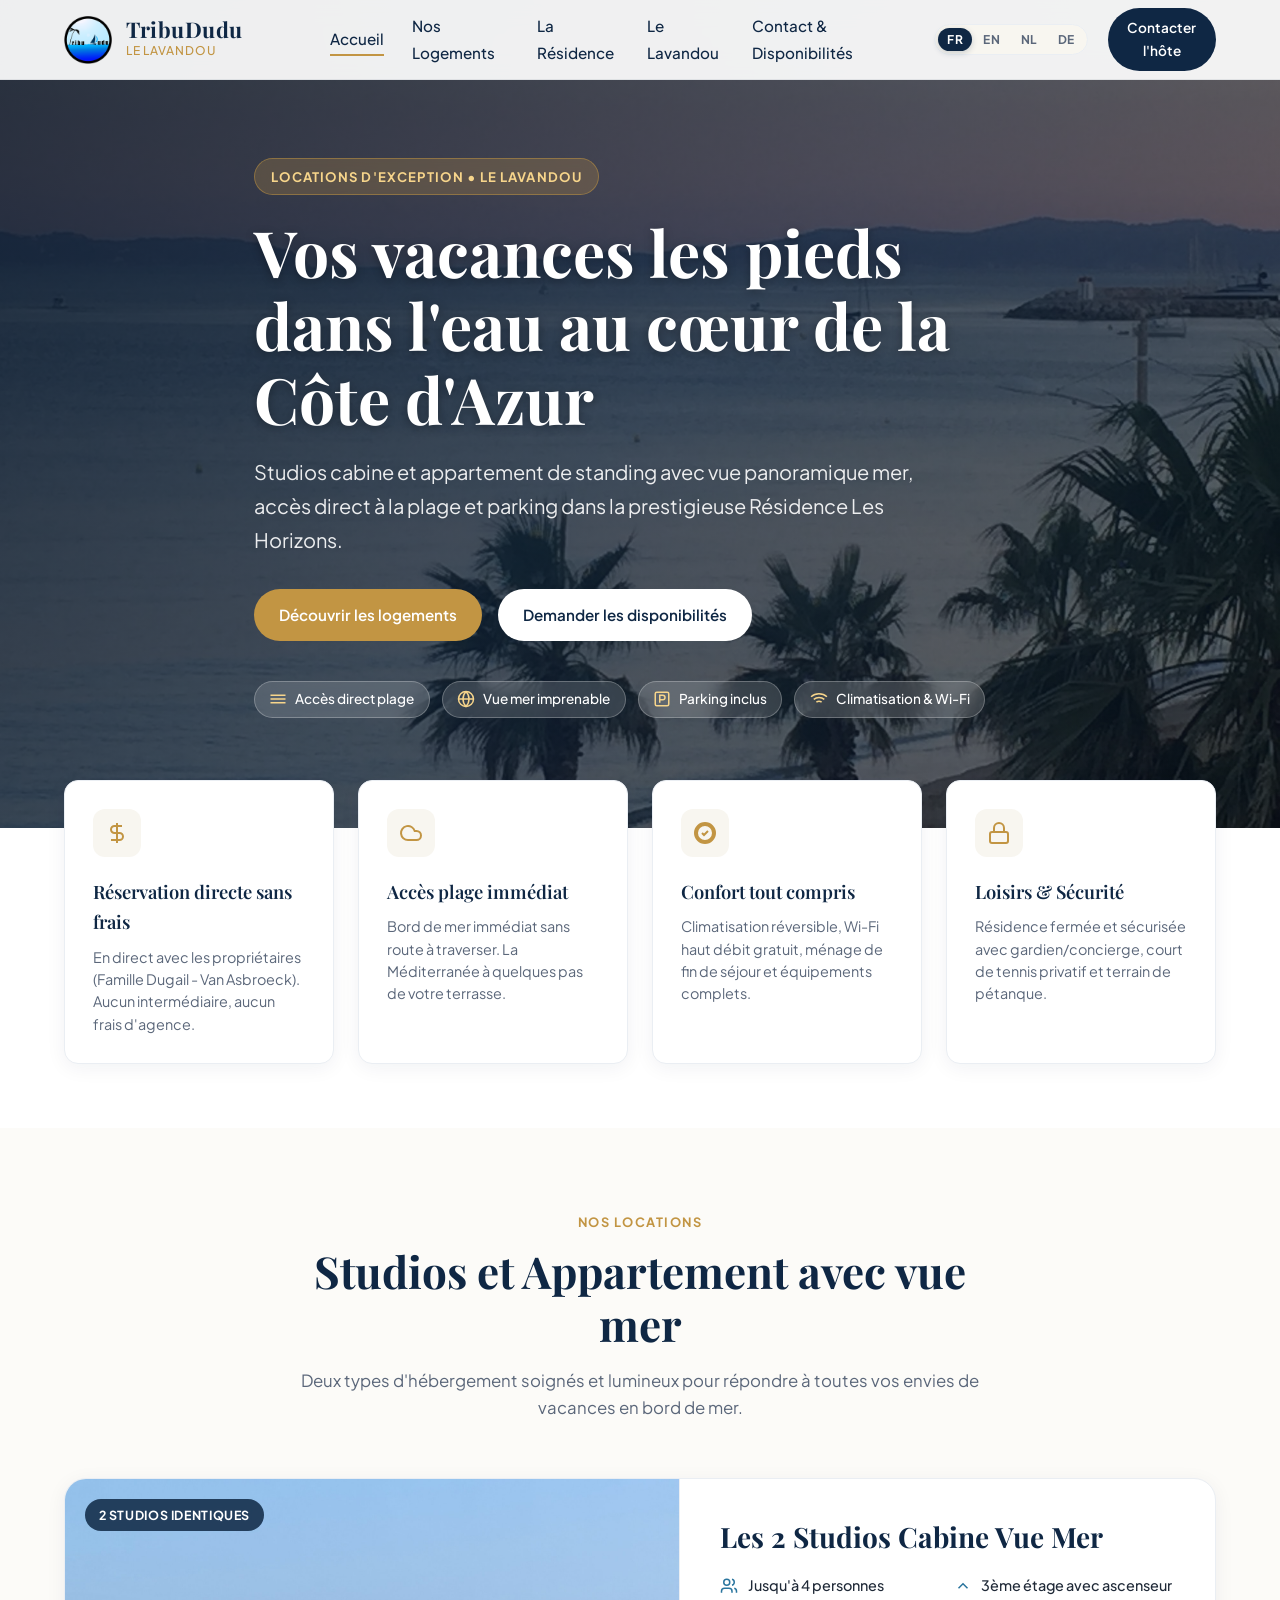
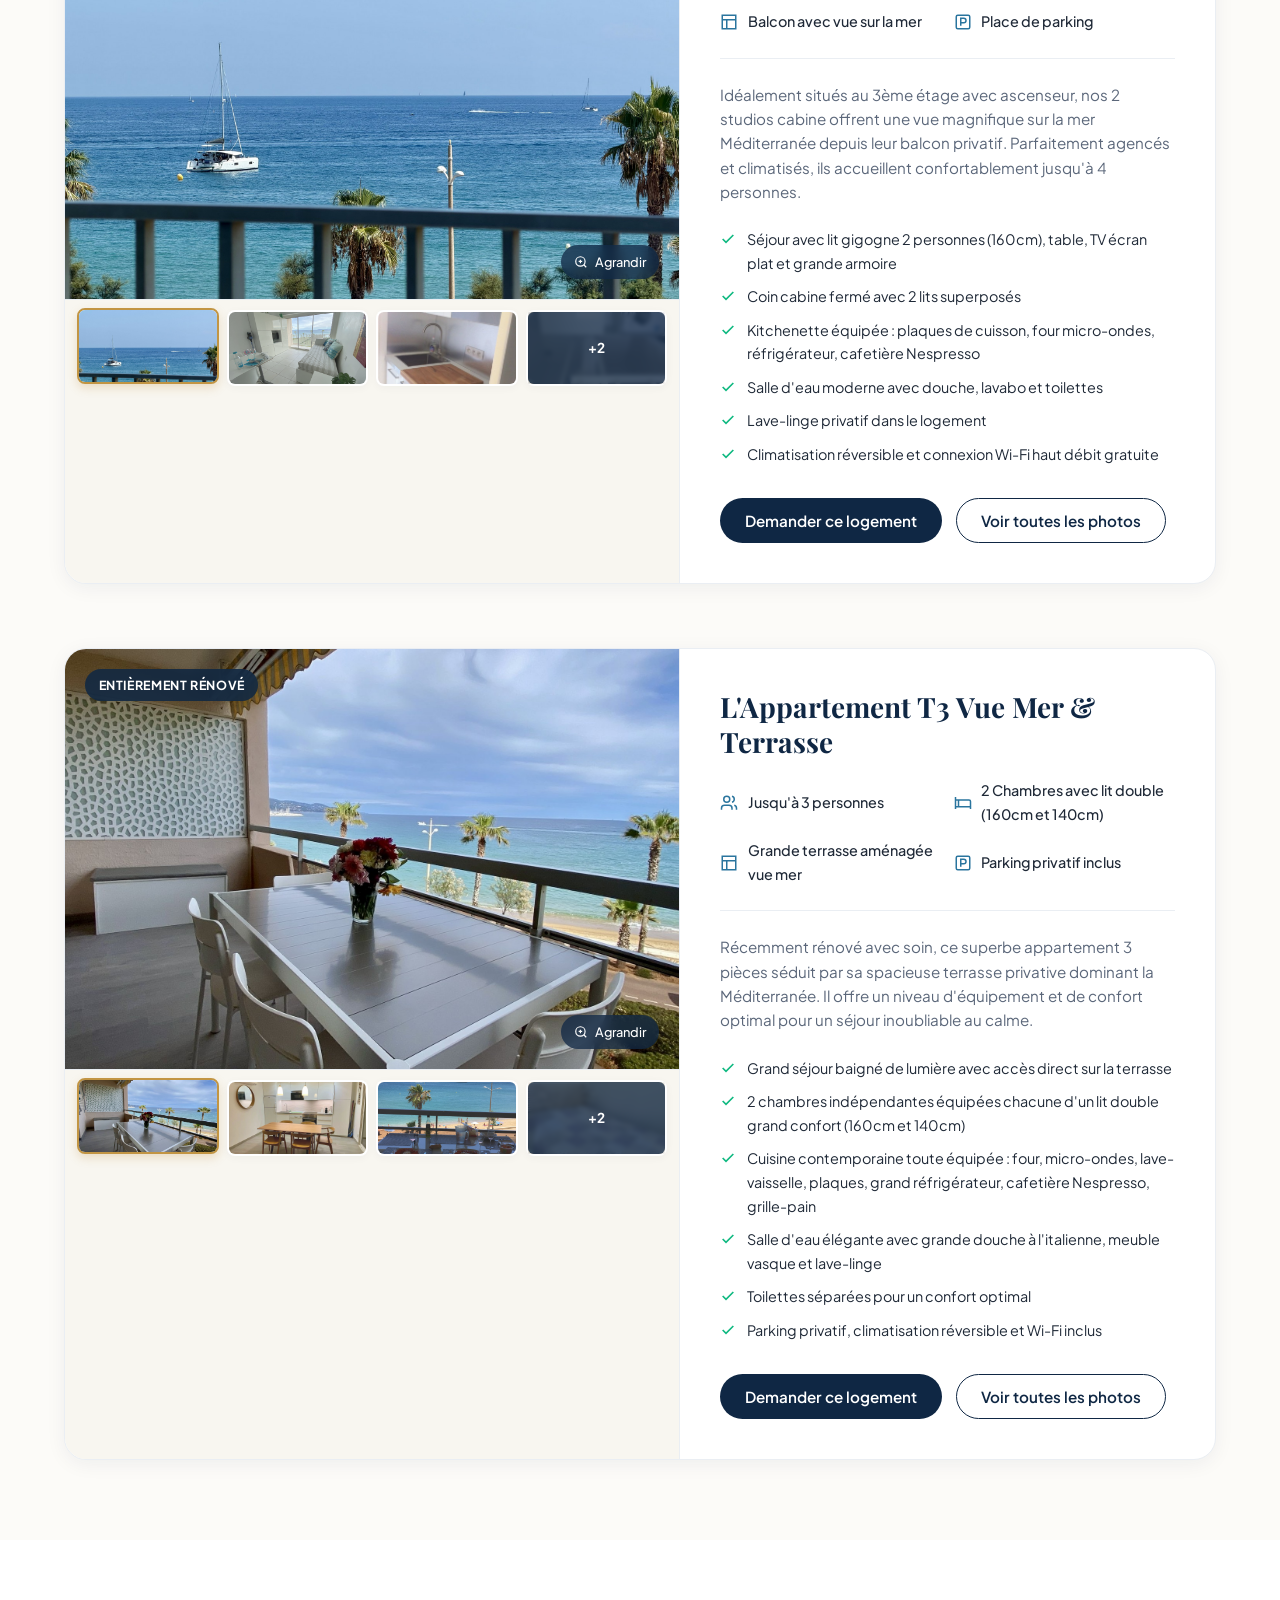
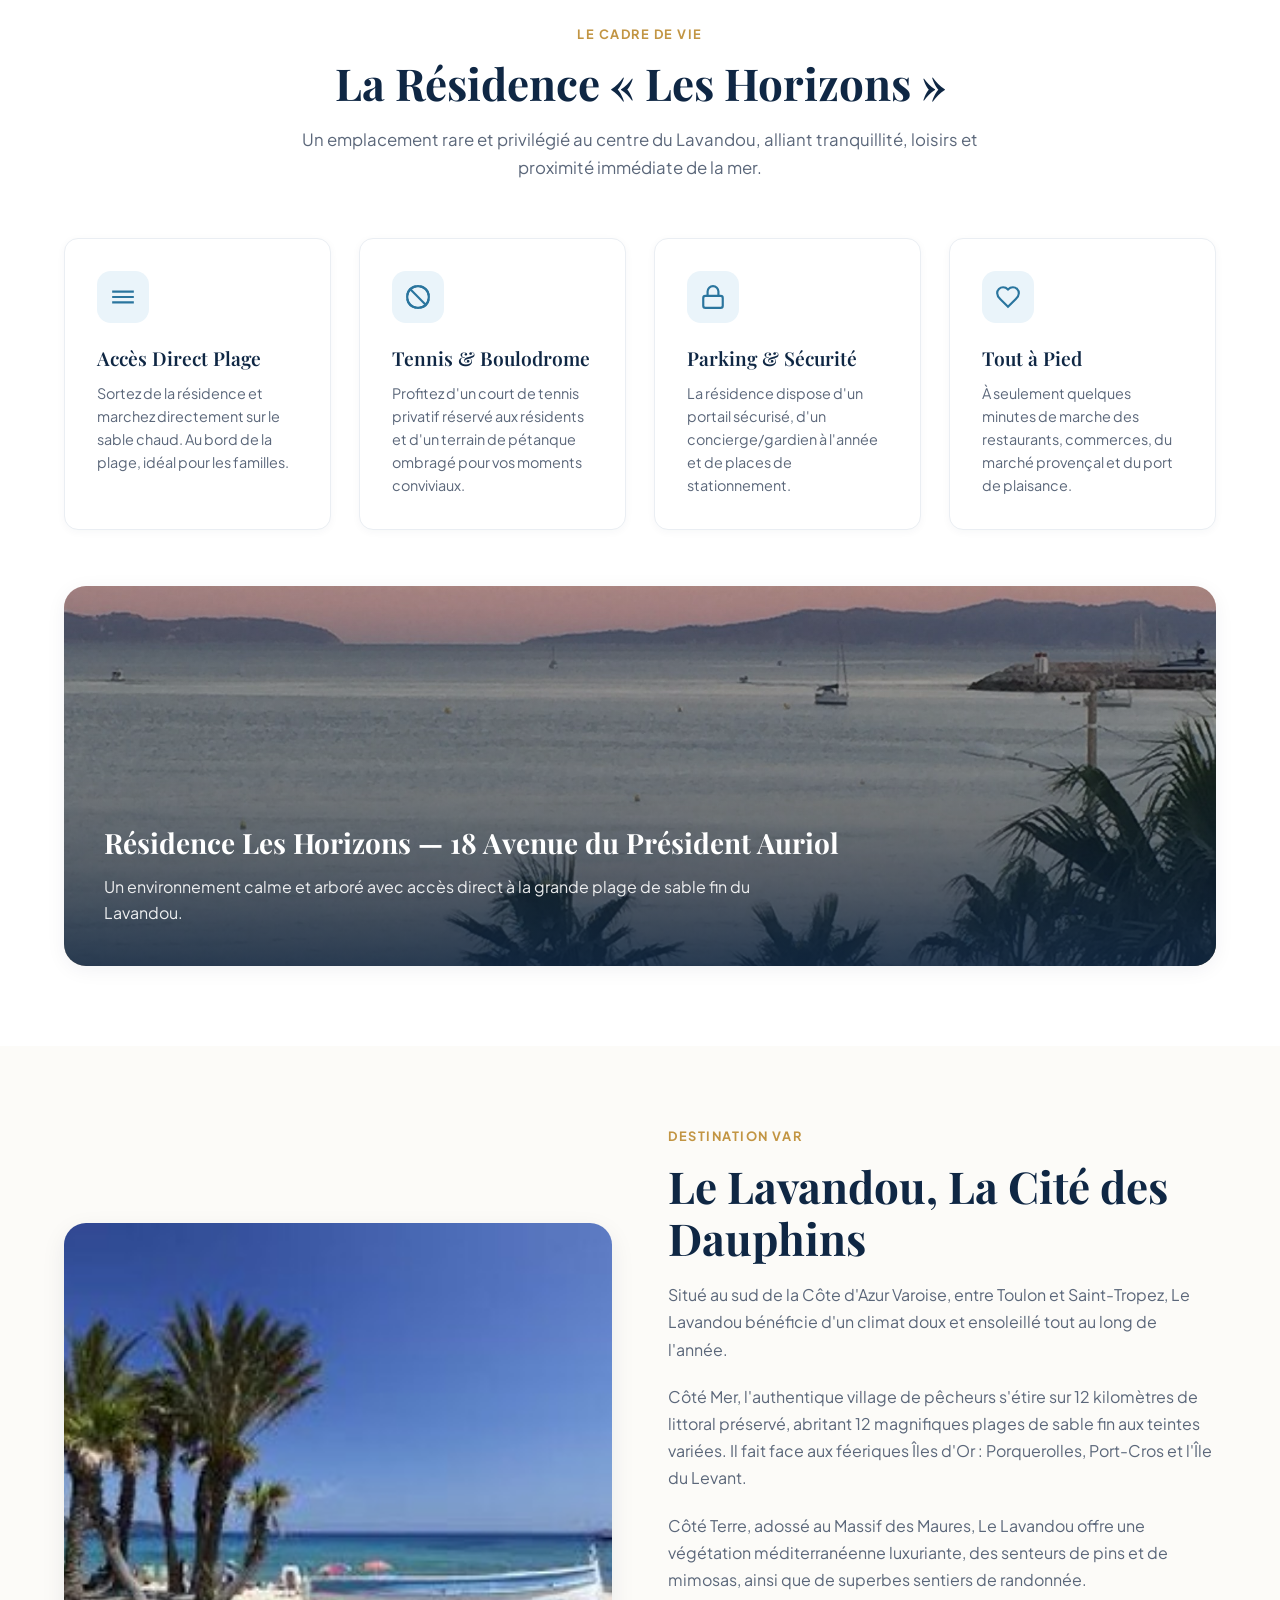
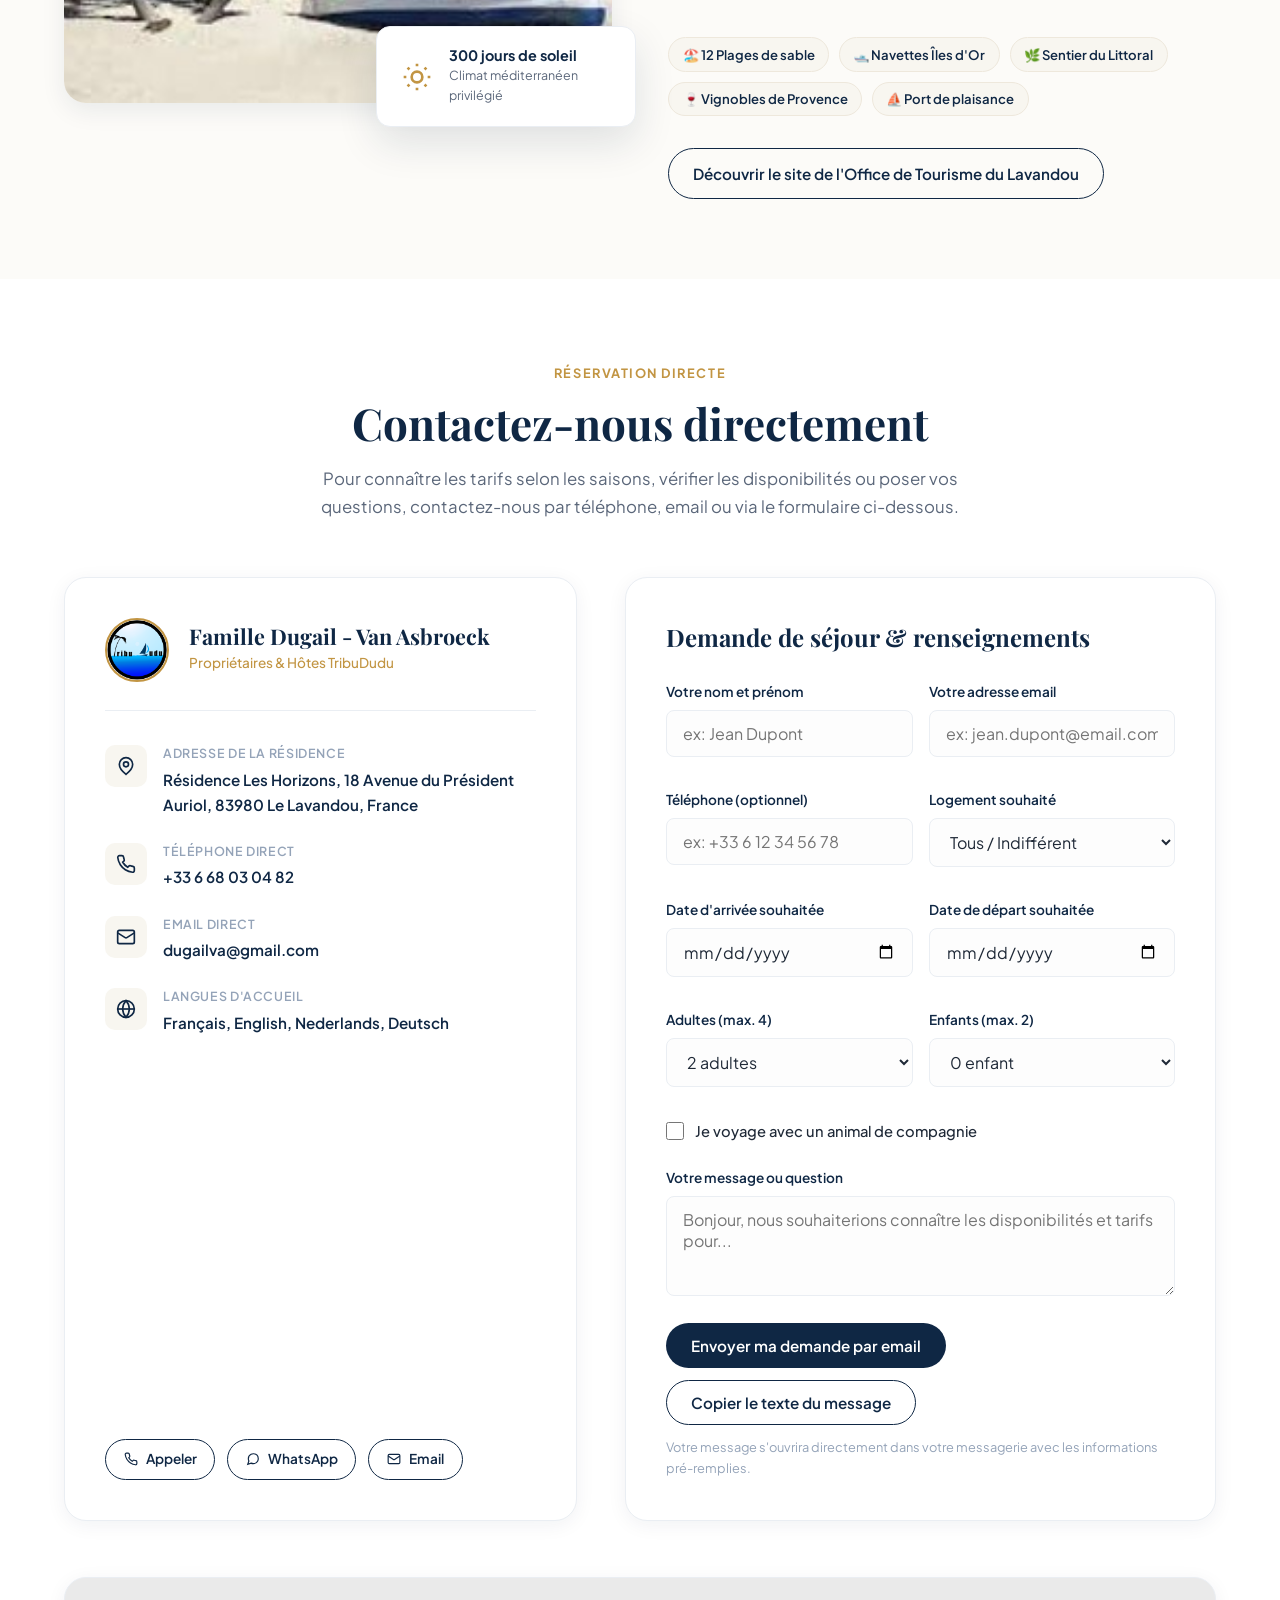
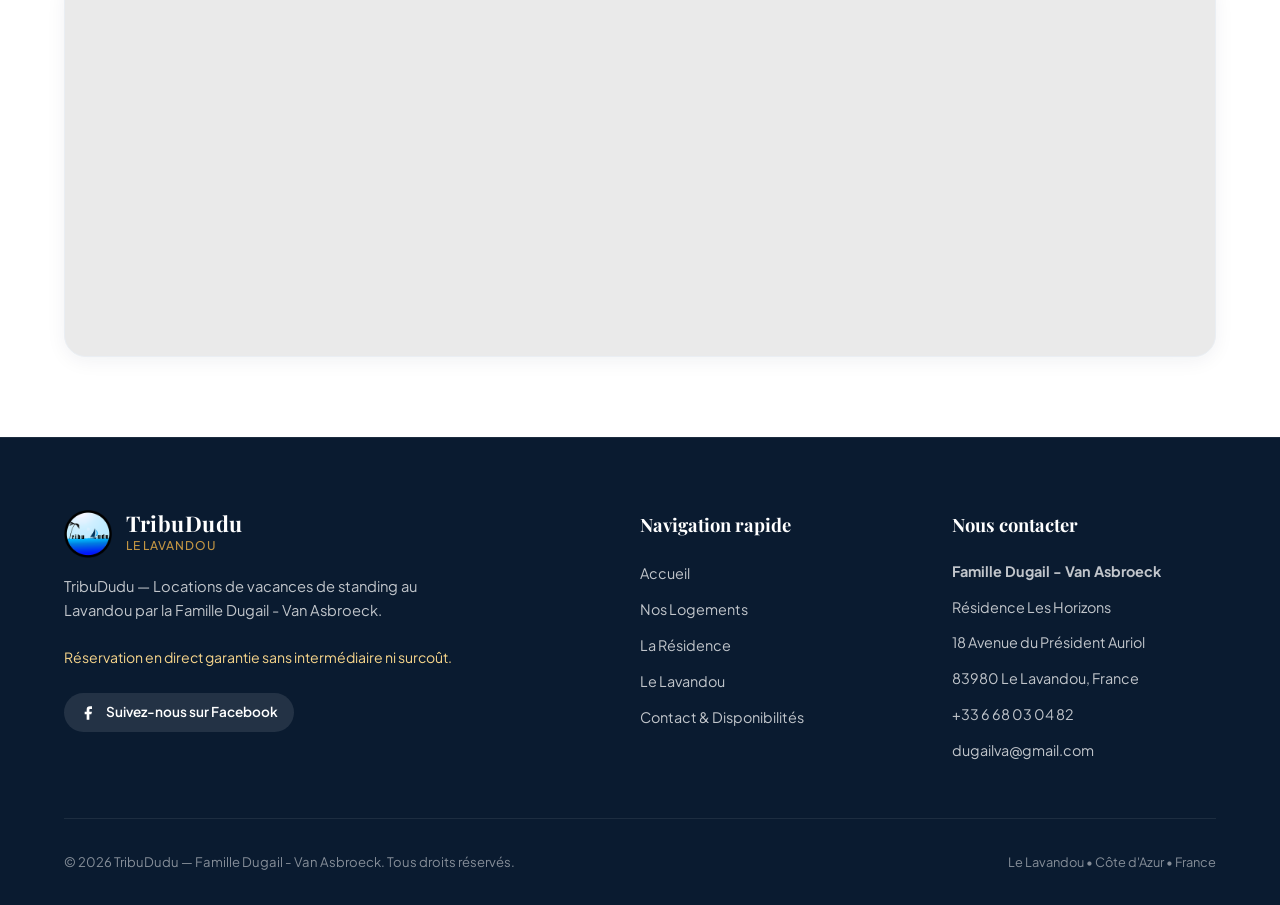
==== commit d423165f: "Modifications de fond" ====
--- a/index.html
+++ b/index.html
@@ -85,7 +85,7 @@
         <span class="badge badge-gold" data-i18n="hero_badge">Locations d'Exception • Le Lavandou</span>
         <h1 class="hero-title" data-i18n="hero_title">Vos vacances les pieds dans l'eau au cœur de la Côte d'Azur</h1>
         <p class="hero-subtitle" data-i18n="hero_subtitle">
-          Studios cabine et appartement de standing avec vue panoramique mer, accès direct à la plage et parking privé dans la prestigieuse Résidence Les Horizons.
+          Studios cabine et appartement de standing avec vue panoramique mer, accès direct à la plage et parking dans la prestigieuse Résidence Les Horizons.
         </p>
 
         <div class="hero-actions">
@@ -104,7 +104,7 @@
           </div>
           <div class="hero-pill">
             <svg width="18" height="18" viewBox="0 0 24 24" fill="none" stroke="currentColor" stroke-width="2"><rect x="3" y="3" width="18" height="18" rx="2"/><path d="M9 17V7h4a3 3 0 0 1 0 6H9"/></svg>
-            <span data-i18n="hero_pill_parking">Parking privatif inclus</span>
+            <span data-i18n="hero_pill_parking">Parking inclus</span>
           </div>
           <div class="hero-pill">
             <svg width="18" height="18" viewBox="0 0 24 24" fill="none" stroke="currentColor" stroke-width="2"><path d="M5 12.55a11 11 0 0 1 14.08 0M1.42 9a16 16 0 0 1 21.16 0M8.53 16.11a6 6 0 0 1 6.95 0M12 20h.01"/></svg>
@@ -214,7 +214,7 @@
                 </div>
                 <div class="spec-item">
                   <svg width="18" height="18" viewBox="0 0 24 24" fill="none" stroke="currentColor" stroke-width="2"><rect x="3" y="3" width="18" height="18" rx="2"/><path d="M9 17V7h4a3 3 0 0 1 0 6H9"/></svg>
-                  <span data-i18n="studio_spec_parking">Place de parking réservée</span>
+                  <span data-i18n="studio_spec_parking">Place de parking</span>
                 </div>
               </div>
 
@@ -225,7 +225,7 @@
               <ul class="features-list">
                 <li>
                   <svg width="16" height="16" viewBox="0 0 24 24" fill="none" stroke="currentColor" stroke-width="2.5"><polyline points="20 6 9 17 4 12"/></svg>
-                  <span data-i18n="studio_feature_1">Séjour avec canapé-lit double convertible, table, TV écran plat et grande armoire</span>
+                  <span data-i18n="studio_feature_1">Séjour avec lit gigogne 2 personnes (160cm), table, TV écran plat et grande armoire</span>
                 </li>
                 <li>
                   <svg width="16" height="16" viewBox="0 0 24 24" fill="none" stroke="currentColor" stroke-width="2.5"><polyline points="20 6 9 17 4 12"/></svg>
@@ -233,7 +233,7 @@
                 </li>
                 <li>
                   <svg width="16" height="16" viewBox="0 0 24 24" fill="none" stroke="currentColor" stroke-width="2.5"><polyline points="20 6 9 17 4 12"/></svg>
-                  <span data-i18n="studio_feature_3">Kitchenette équipée : plaques de cuisson, four micro-ondes, réfrigérateur, cafetière</span>
+                  <span data-i18n="studio_feature_3">Kitchenette équipée : plaques de cuisson, four micro-ondes, réfrigérateur, cafetière Nespresso</span>
                 </li>
                 <li>
                   <svg width="16" height="16" viewBox="0 0 24 24" fill="none" stroke="currentColor" stroke-width="2.5"><polyline points="20 6 9 17 4 12"/></svg>
@@ -297,7 +297,7 @@
                 </div>
                 <div class="spec-item">
                   <svg width="18" height="18" viewBox="0 0 24 24" fill="none" stroke="currentColor" stroke-width="2"><path d="M2 4v16M2 8h18a2 2 0 0 1 2 2v10M2 17h20M6 8v9"/></svg>
-                  <span data-i18n="appart_spec_rooms">2 Chambres avec lit double</span>
+                  <span data-i18n="appart_spec_rooms">2 Chambres avec lit double (160cm et 140cm)</span>
                 </div>
                 <div class="spec-item">
                   <svg width="18" height="18" viewBox="0 0 24 24" fill="none" stroke="currentColor" stroke-width="2"><path d="M3 3h18v18H3zM3 9h18M9 21V9"/></svg>
@@ -320,15 +320,15 @@
                 </li>
                 <li>
                   <svg width="16" height="16" viewBox="0 0 24 24" fill="none" stroke="currentColor" stroke-width="2.5"><polyline points="20 6 9 17 4 12"/></svg>
-                  <span data-i18n="appart_feature_2">2 chambres indépendantes équipées chacune d'un lit double grand confort</span>
-                </li>
-                <li>
-                  <svg width="16" height="16" viewBox="0 0 24 24" fill="none" stroke="currentColor" stroke-width="2.5"><polyline points="20 6 9 17 4 12"/></svg>
-                  <span data-i18n="appart_feature_3">Cuisine contemporaine toute équipée : four, micro-ondes, lave-vaisselle, plaques, grand réfrigérateur</span>
-                </li>
-                <li>
-                  <svg width="16" height="16" viewBox="0 0 24 24" fill="none" stroke="currentColor" stroke-width="2.5"><polyline points="20 6 9 17 4 12"/></svg>
-                  <span data-i18n="appart_feature_4">Salle d'eau élégante avec grande douche à l'italienne et meuble vasque</span>
+                  <span data-i18n="appart_feature_2">2 chambres indépendantes équipées chacune d'un lit double grand confort (160cm et 140cm)</span>
+                </li>
+                <li>
+                  <svg width="16" height="16" viewBox="0 0 24 24" fill="none" stroke="currentColor" stroke-width="2.5"><polyline points="20 6 9 17 4 12"/></svg>
+                  <span data-i18n="appart_feature_3">Cuisine contemporaine toute équipée : four, micro-ondes, lave-vaisselle, plaques, grand réfrigérateur, cafetière Nespresso, grille-pain</span>
+                </li>
+                <li>
+                  <svg width="16" height="16" viewBox="0 0 24 24" fill="none" stroke="currentColor" stroke-width="2.5"><polyline points="20 6 9 17 4 12"/></svg>
+                  <span data-i18n="appart_feature_4">Salle d'eau élégante avec grande douche à l'italienne, meuble vasque et lave-linge</span>
                 </li>
                 <li>
                   <svg width="16" height="16" viewBox="0 0 24 24" fill="none" stroke="currentColor" stroke-width="2.5"><polyline points="20 6 9 17 4 12"/></svg>
@@ -367,7 +367,7 @@
               <svg width="26" height="26" viewBox="0 0 24 24" fill="none" stroke="currentColor" stroke-width="2"><path d="M2 12h20M2 17h20M2 7h20"/></svg>
             </div>
             <h3 class="res-card-title" data-i18n="res_card1_title">Accès Direct Plage</h3>
-            <p class="res-card-desc" data-i18n="res_card1_desc">Sortez de la résidence et marchez directement sur le sable chaud. Aucune rue passante à traverser, idéal pour les familles.</p>
+            <p class="res-card-desc" data-i18n="res_card1_desc">Sortez de la résidence et marchez directement sur le sable chaud. Au bord de la plage, idéal pour les familles.</p>
           </div>
 
           <div class="residence-card">
@@ -383,7 +383,7 @@
               <svg width="26" height="26" viewBox="0 0 24 24" fill="none" stroke="currentColor" stroke-width="2"><rect x="3" y="11" width="18" height="11" rx="2" ry="2"/><path d="M7 11V7a5 5 0 0 1 10 0v4"/></svg>
             </div>
             <h3 class="res-card-title" data-i18n="res_card3_title">Parking & Sécurité</h3>
-            <p class="res-card-desc" data-i18n="res_card3_desc">La résidence dispose d'un portail sécurisé, d'un concierge/gardien à l'année et de places de stationnement attitrées pour chaque location.</p>
+            <p class="res-card-desc" data-i18n="res_card3_desc">La résidence dispose d'un portail sécurisé, d'un concierge/gardien à l'année et de places de stationnement.</p>
           </div>
 
           <div class="residence-card">
@@ -585,13 +585,31 @@
                 </div>
               </div>
 
-              <div class="form-group">
-                <label for="inquiry-guests" class="form-label" data-i18n="form_guests_label">Nombre de personnes</label>
-                <select id="inquiry-guests" class="form-select">
-                  <option value="1 à 2 personnes">1 à 2 personnes</option>
-                  <option value="3 personnes">3 personnes</option>
-                  <option value="4 personnes">4 personnes</option>
-                </select>
+              <div class="form-row">
+                <div class="form-group">
+                  <label for="inquiry-adults" class="form-label" data-i18n="form_adults_label">Adultes (max. 4)</label>
+                  <select id="inquiry-adults" class="form-select">
+                    <option value="1" data-i18n="opt_adult_1">1 adulte</option>
+                    <option value="2" selected data-i18n="opt_adult_2">2 adultes</option>
+                    <option value="3" data-i18n="opt_adult_3">3 adultes</option>
+                    <option value="4" data-i18n="opt_adult_4">4 adultes</option>
+                  </select>
+                </div>
+                <div class="form-group">
+                  <label for="inquiry-children" class="form-label" data-i18n="form_children_label">Enfants (max. 2)</label>
+                  <select id="inquiry-children" class="form-select">
+                    <option value="0" selected data-i18n="opt_child_0">0 enfant</option>
+                    <option value="1" data-i18n="opt_child_1">1 enfant</option>
+                    <option value="2" data-i18n="opt_child_2">2 enfants</option>
+                  </select>
+                </div>
+              </div>
+
+              <div class="form-group form-checkbox-group">
+                <label class="form-checkbox-label" for="inquiry-pet">
+                  <input type="checkbox" id="inquiry-pet" class="form-checkbox">
+                  <span data-i18n="form_pet_label">Je voyage avec un animal de compagnie</span>
+                </label>
               </div>
 
               <div class="form-group">
--- a/assets/css/style.css
+++ b/assets/css/style.css
@@ -1156,6 +1156,28 @@
   min-height: 100px;
 }
 
+.form-checkbox-group {
+  margin: 0.75rem 0 1.25rem;
+}
+
+.form-checkbox-label {
+  display: inline-flex;
+  align-items: center;
+  gap: 0.65rem;
+  cursor: pointer;
+  font-size: 0.92rem;
+  font-weight: 500;
+  color: var(--text-main);
+  user-select: none;
+}
+
+.form-checkbox {
+  width: 18px;
+  height: 18px;
+  accent-color: var(--accent);
+  cursor: pointer;
+}
+
 .form-buttons {
   display: flex;
   flex-wrap: wrap;
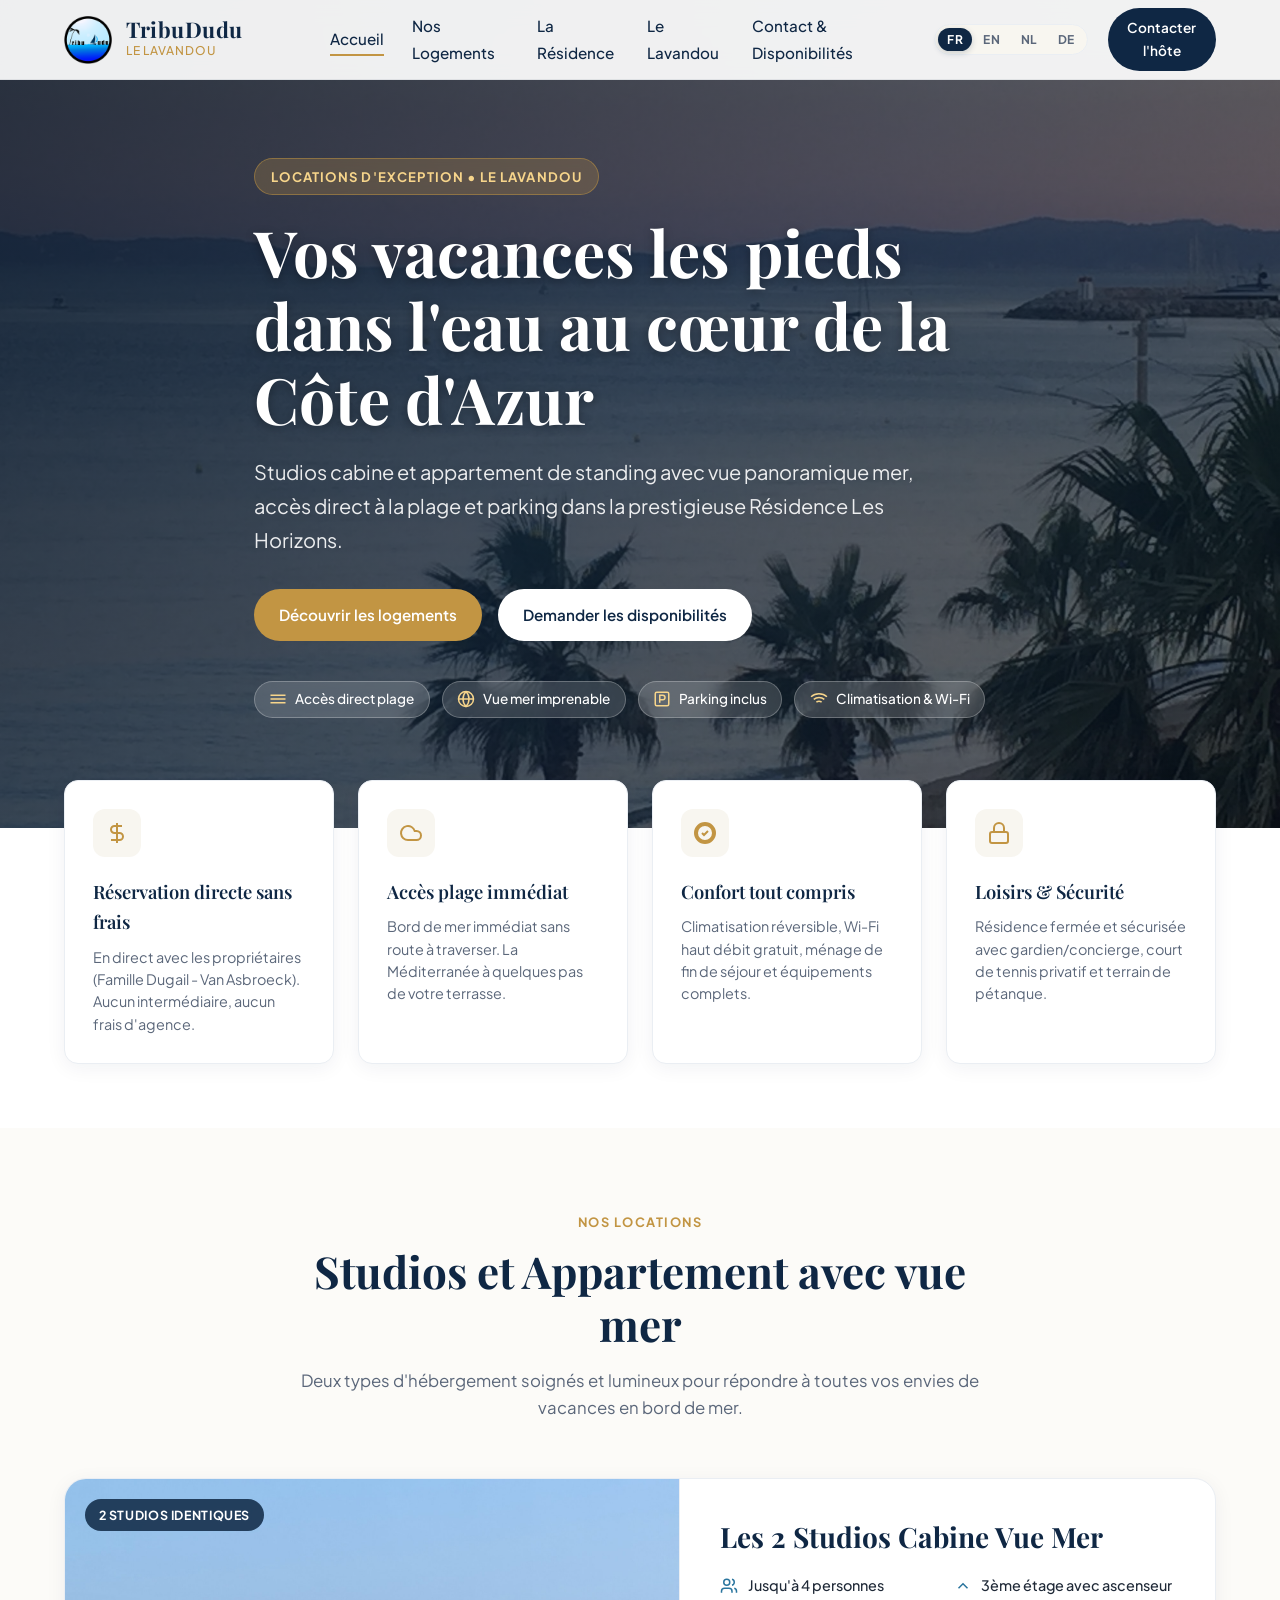
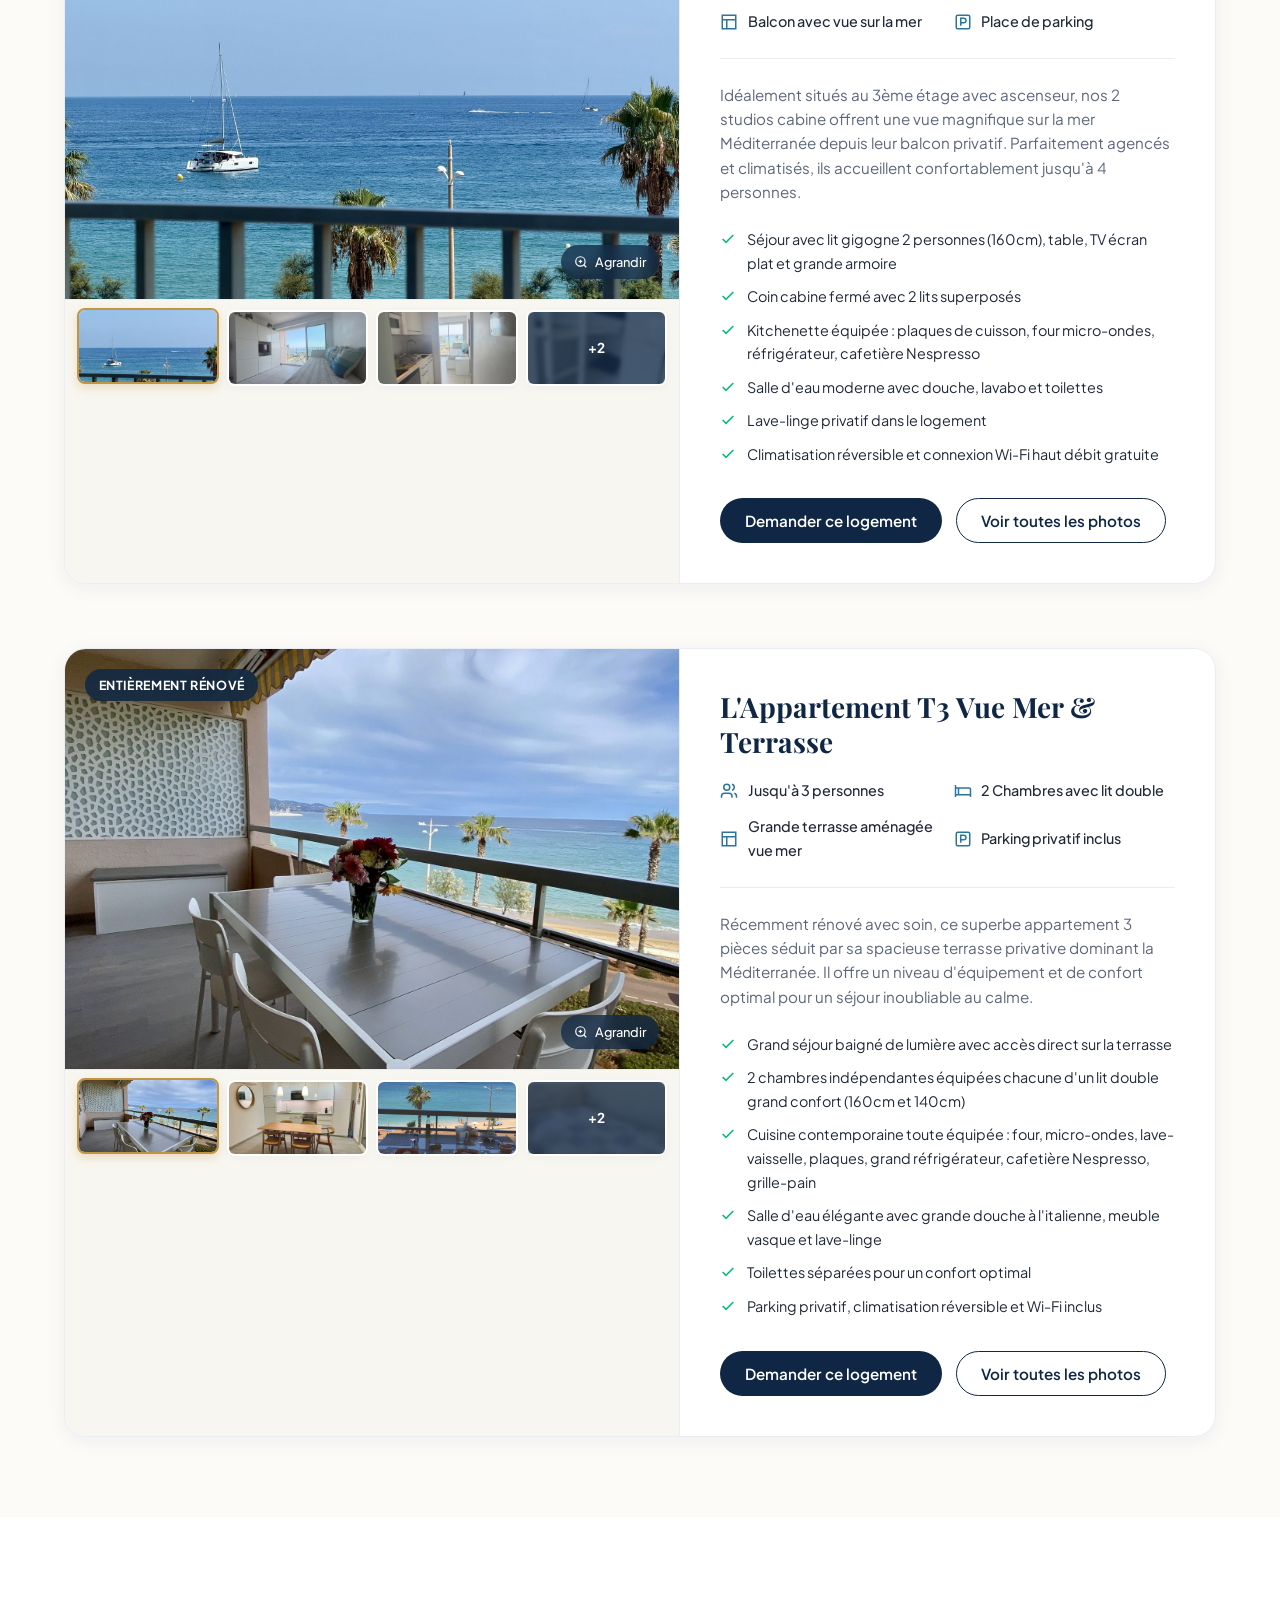
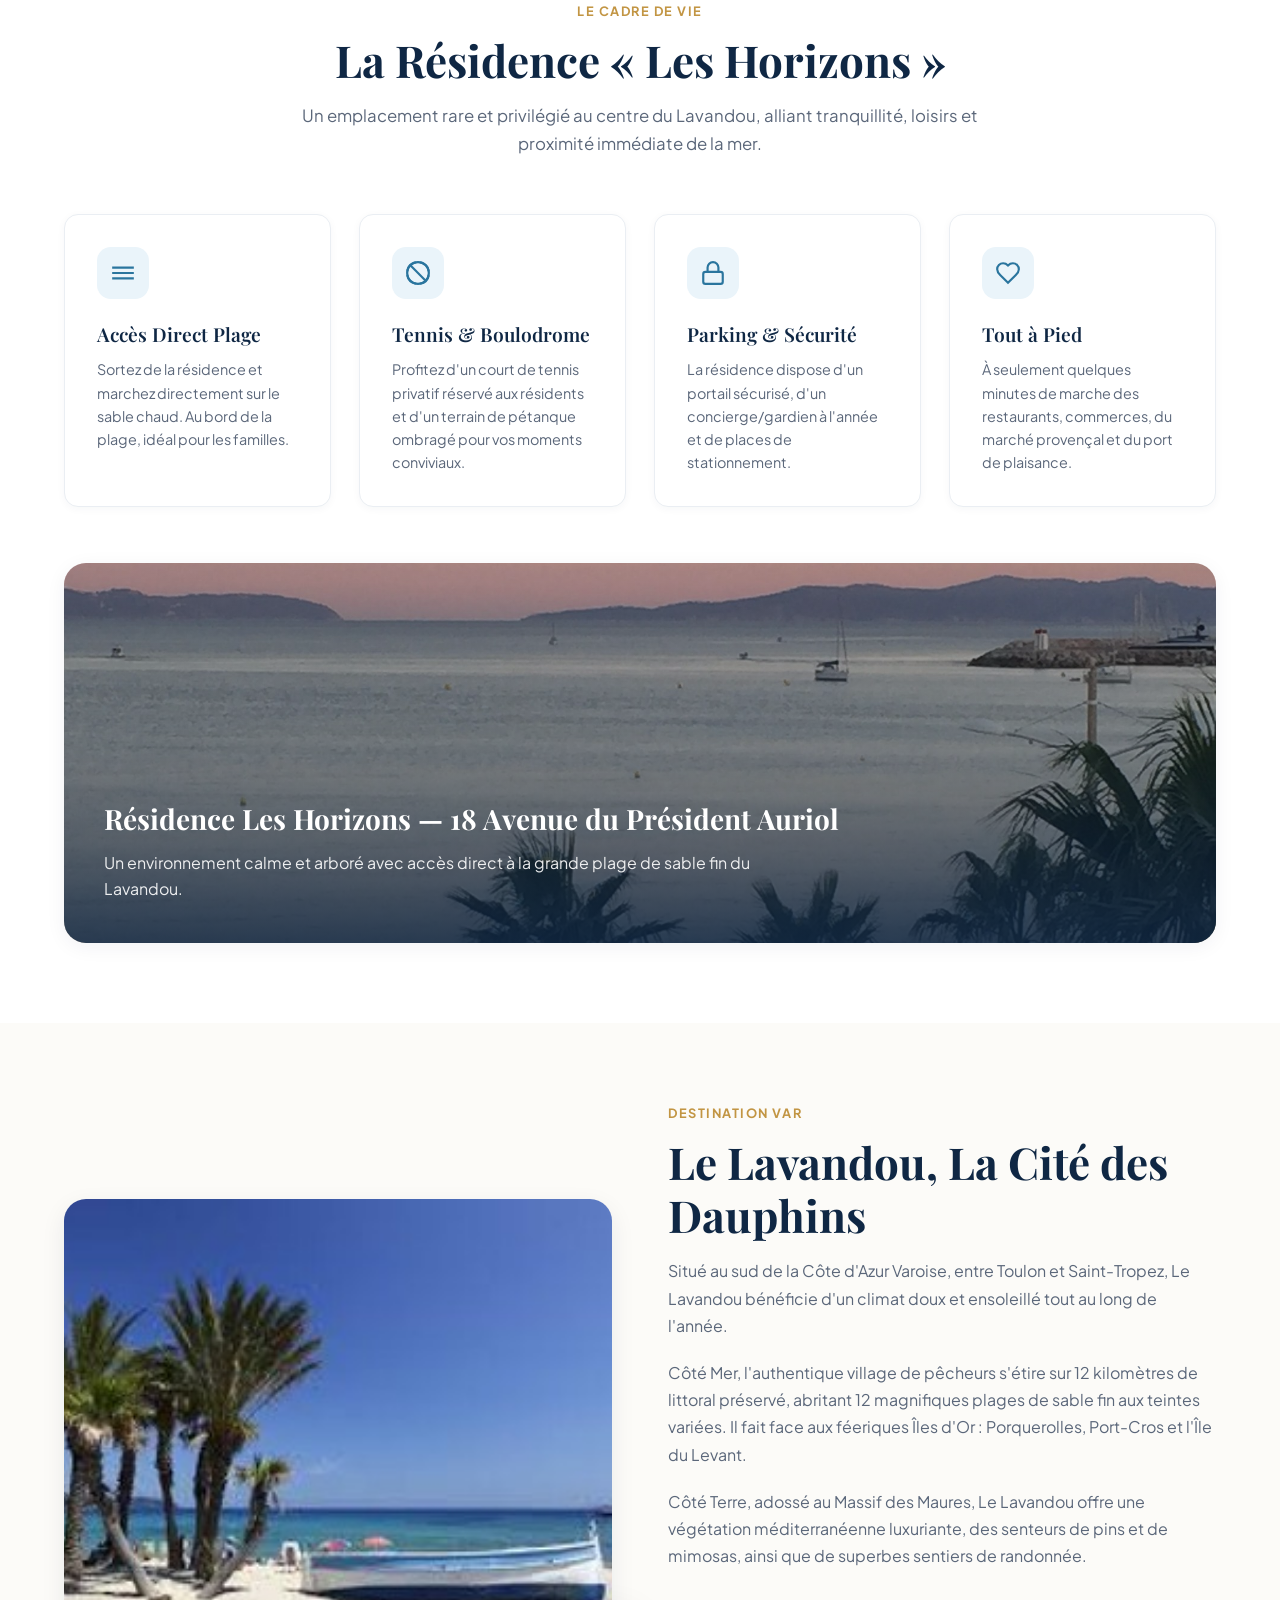
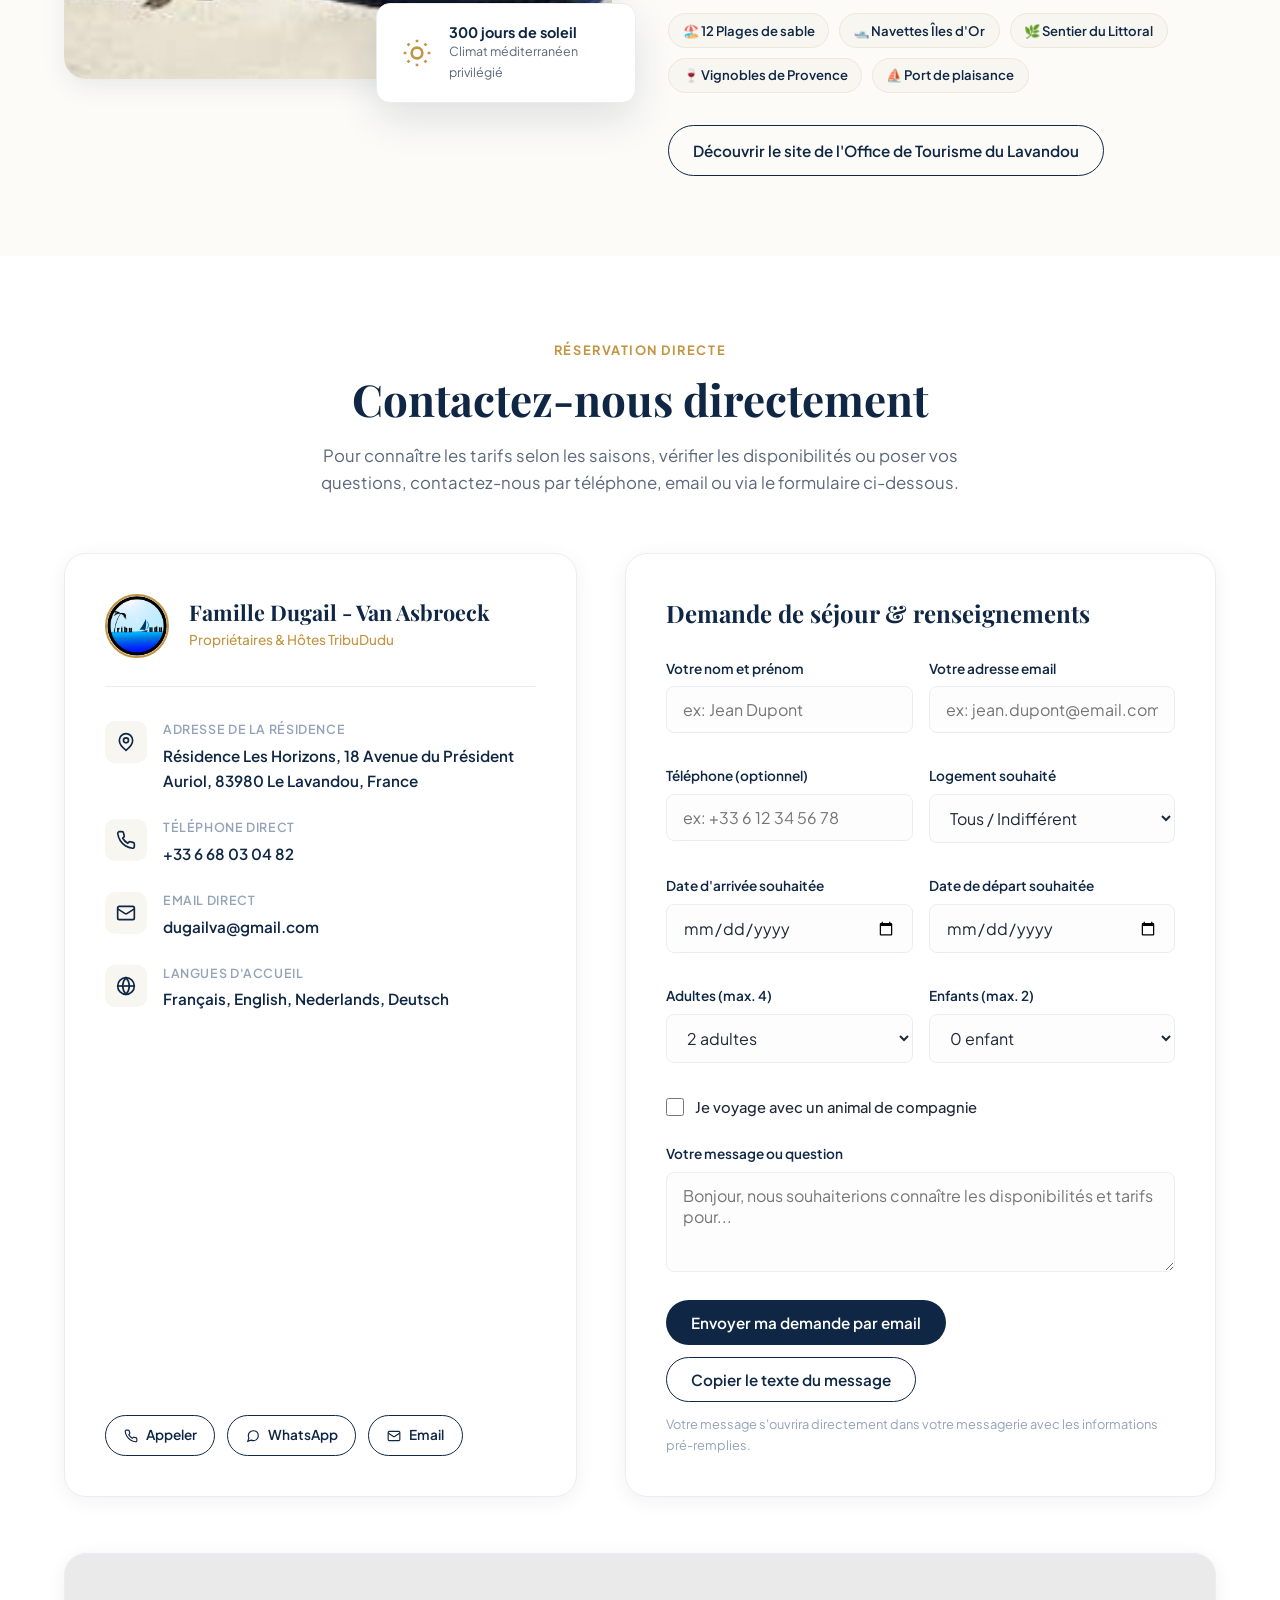
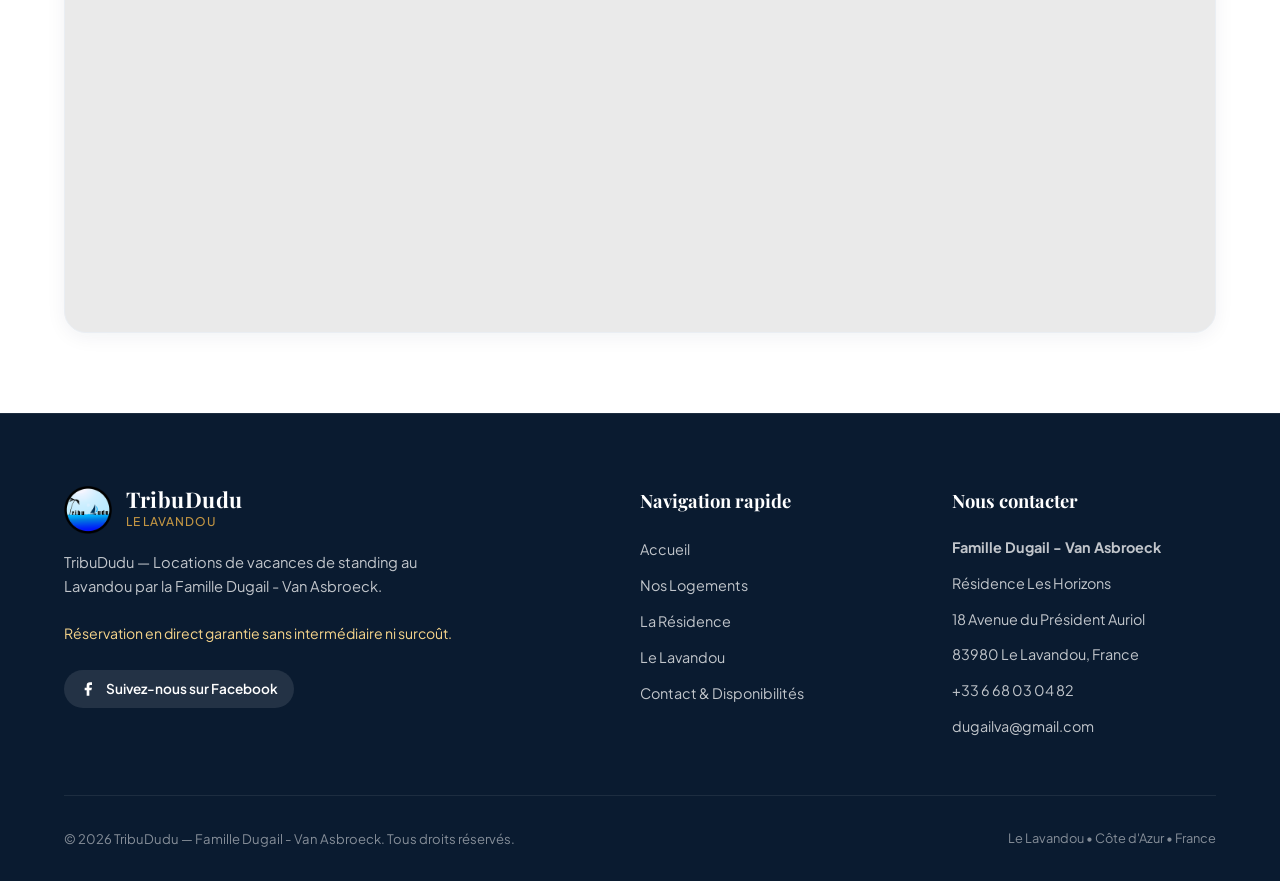
==== commit c128ac0f: "Modification images" ====
--- a/index.html
+++ b/index.html
@@ -297,7 +297,7 @@
                 </div>
                 <div class="spec-item">
                   <svg width="18" height="18" viewBox="0 0 24 24" fill="none" stroke="currentColor" stroke-width="2"><path d="M2 4v16M2 8h18a2 2 0 0 1 2 2v10M2 17h20M6 8v9"/></svg>
-                  <span data-i18n="appart_spec_rooms">2 Chambres avec lit double (160cm et 140cm)</span>
+                  <span data-i18n="appart_spec_rooms">2 Chambres avec lit double</span>
                 </div>
                 <div class="spec-item">
                   <svg width="18" height="18" viewBox="0 0 24 24" fill="none" stroke="currentColor" stroke-width="2"><path d="M3 3h18v18H3zM3 9h18M9 21V9"/></svg>
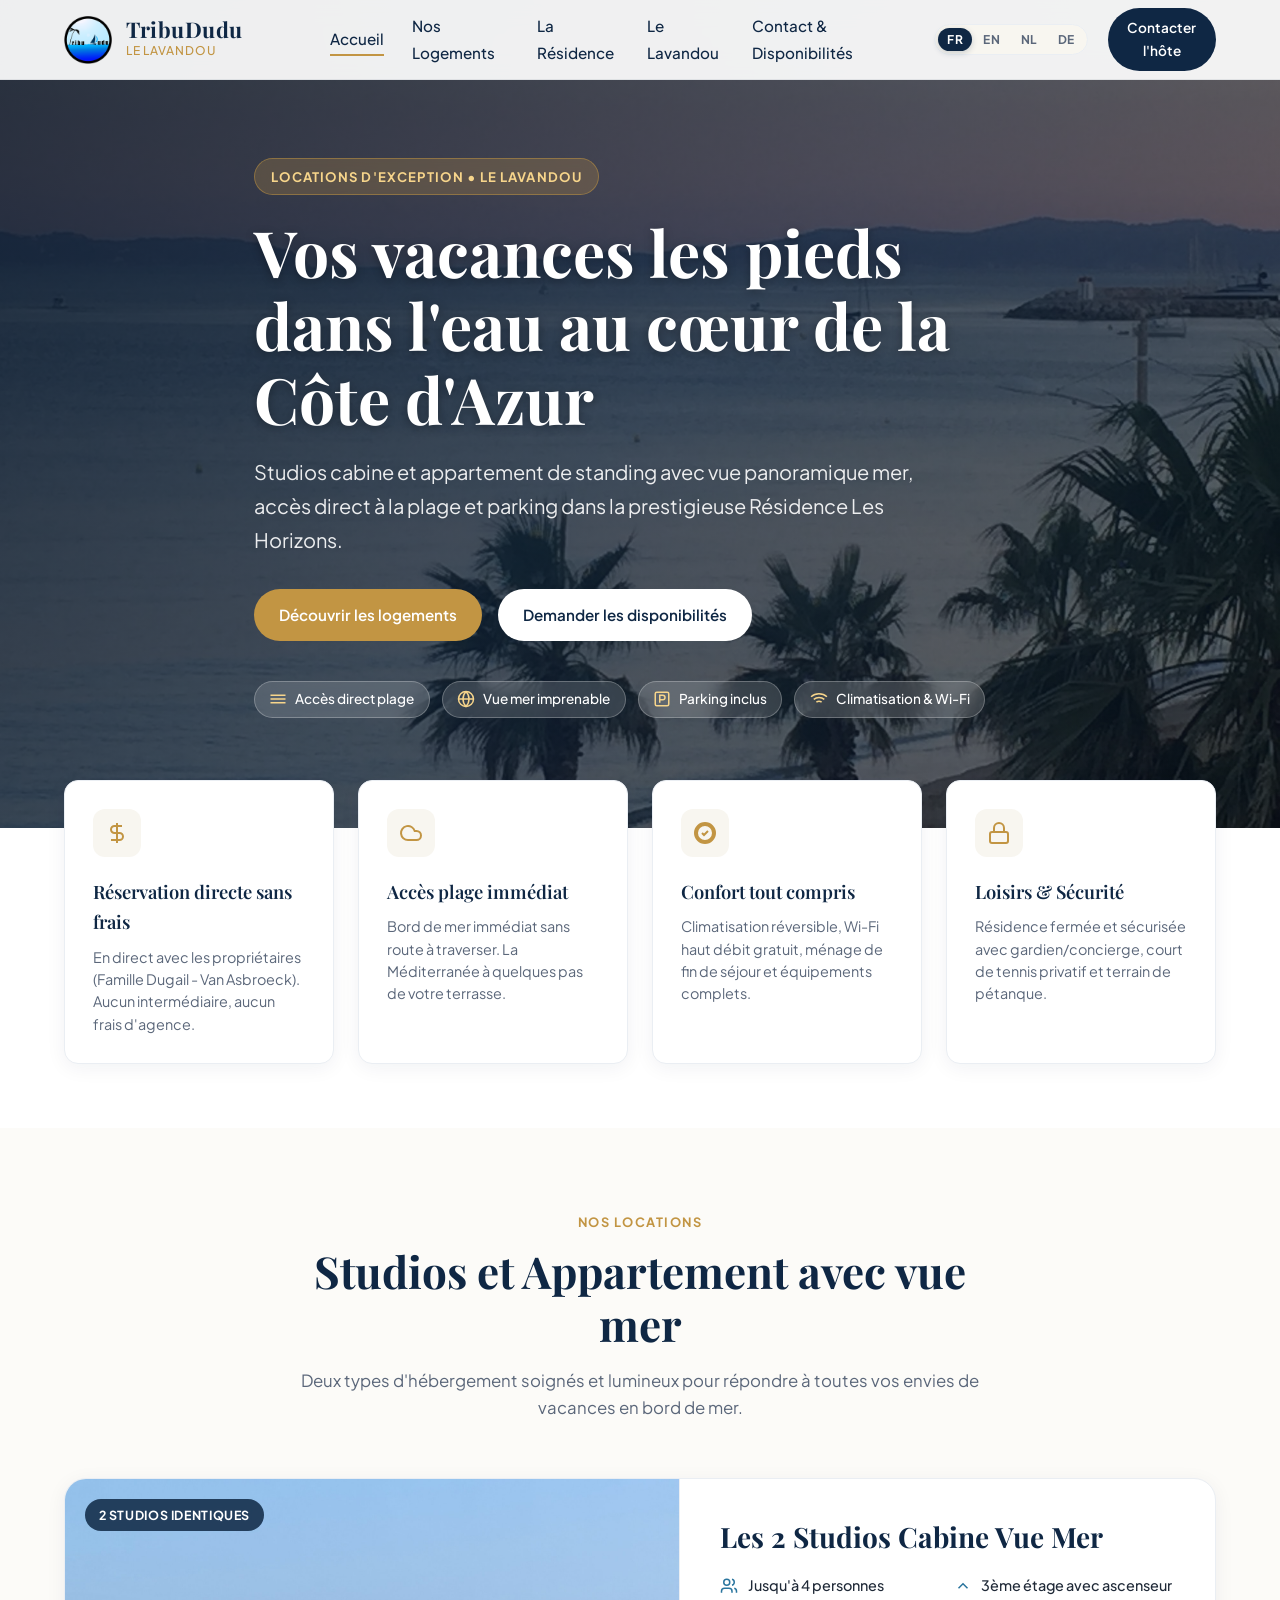
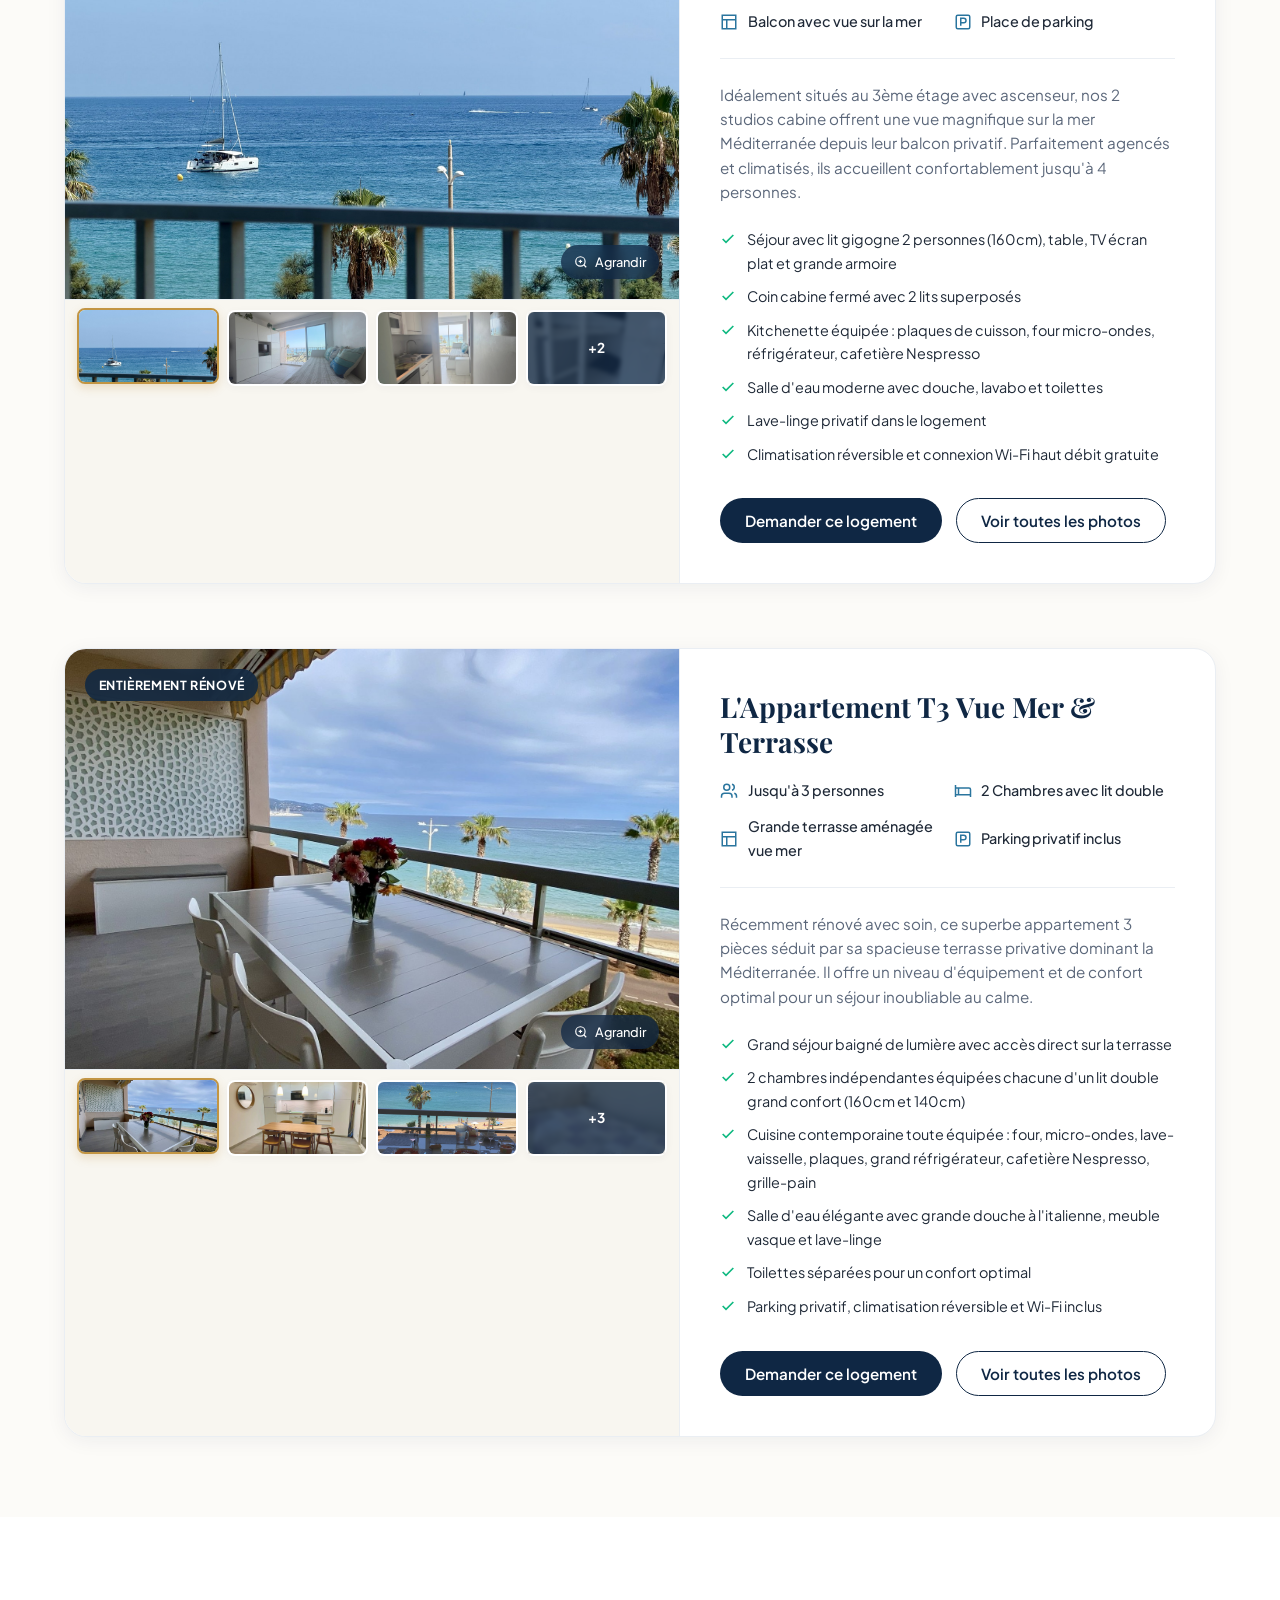
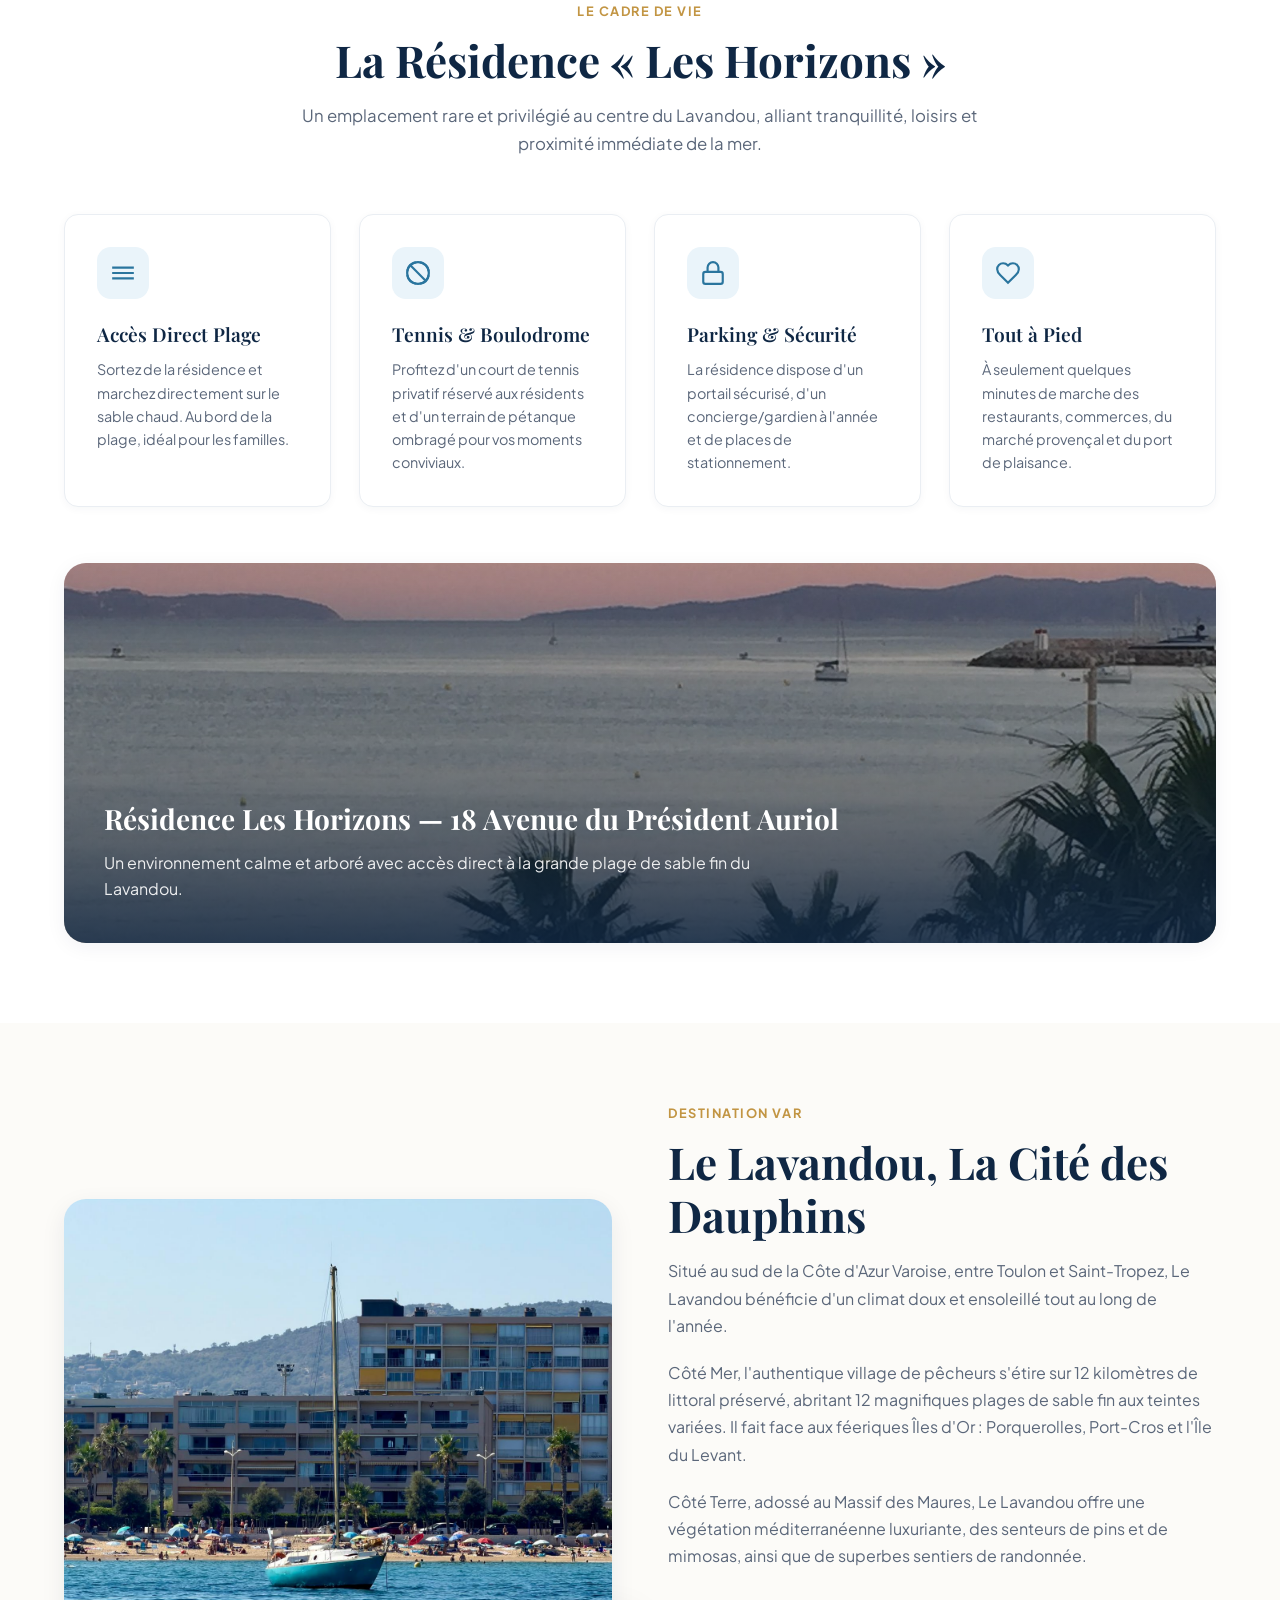
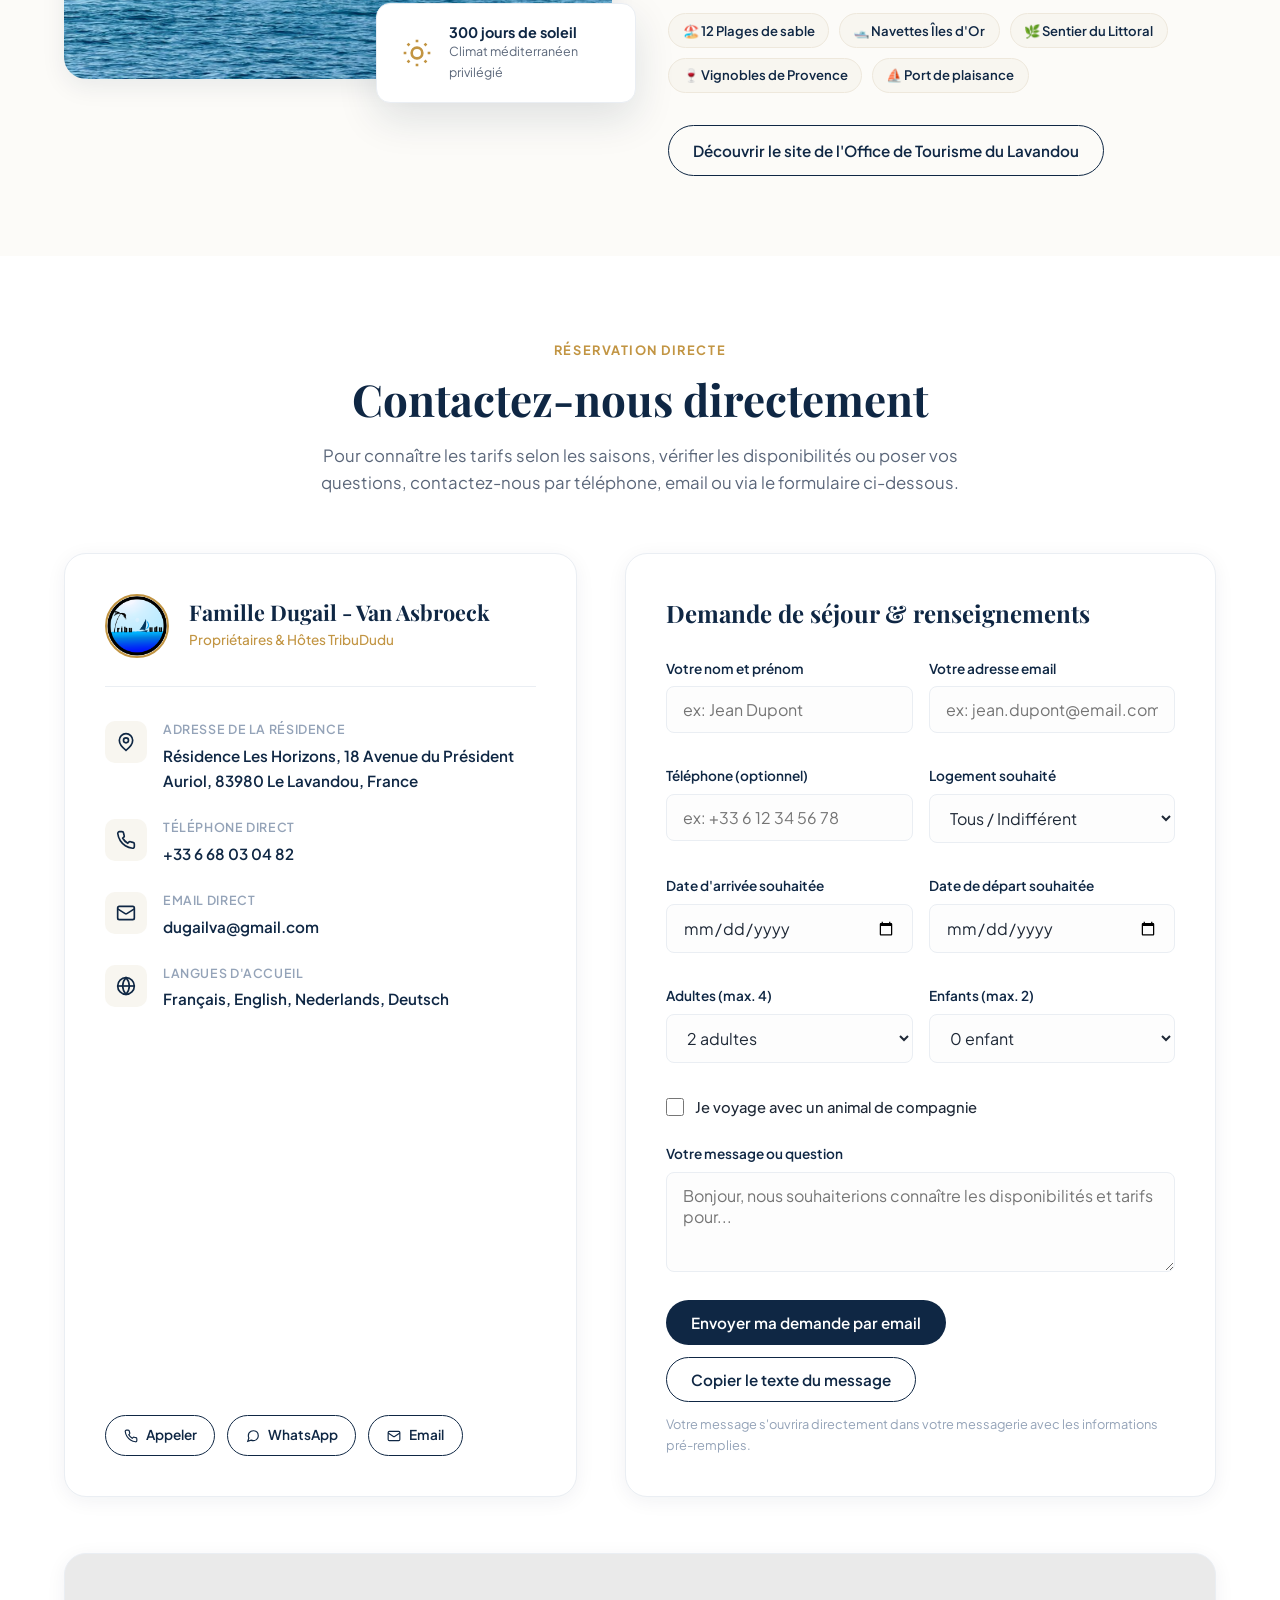
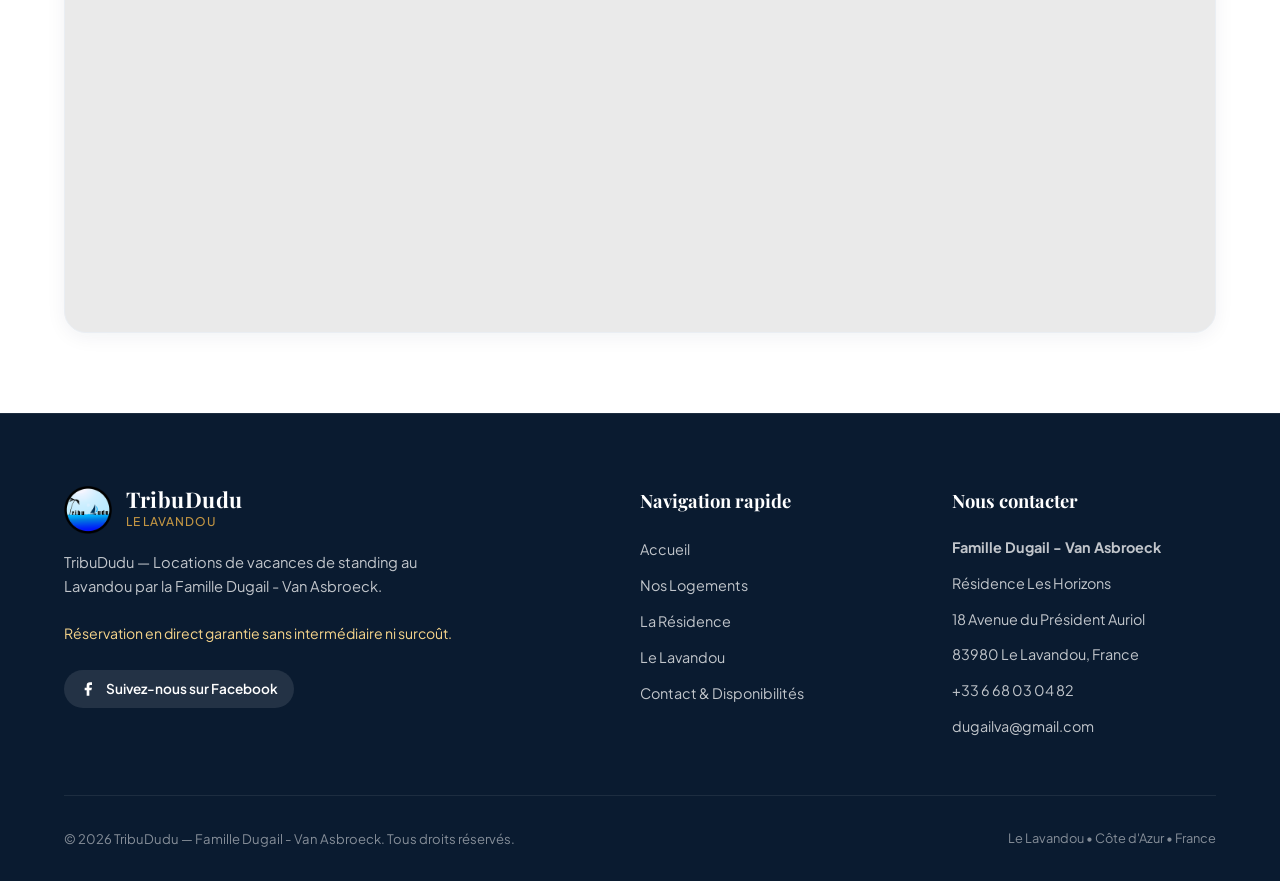
==== commit edd9f3b1: "Modification img Lavandou + txt sur img" ====
--- a/index.html
+++ b/index.html
@@ -281,7 +281,7 @@
               </div>
               <div class="thumb-item" title="Chambre 1">
                 <img src="./assets/images/appart-chambre-1.jpg" alt="Chambre">
-                <div class="thumb-more">+2</div>
+                <div class="thumb-more">+3</div>
               </div>
             </div>
           </div>
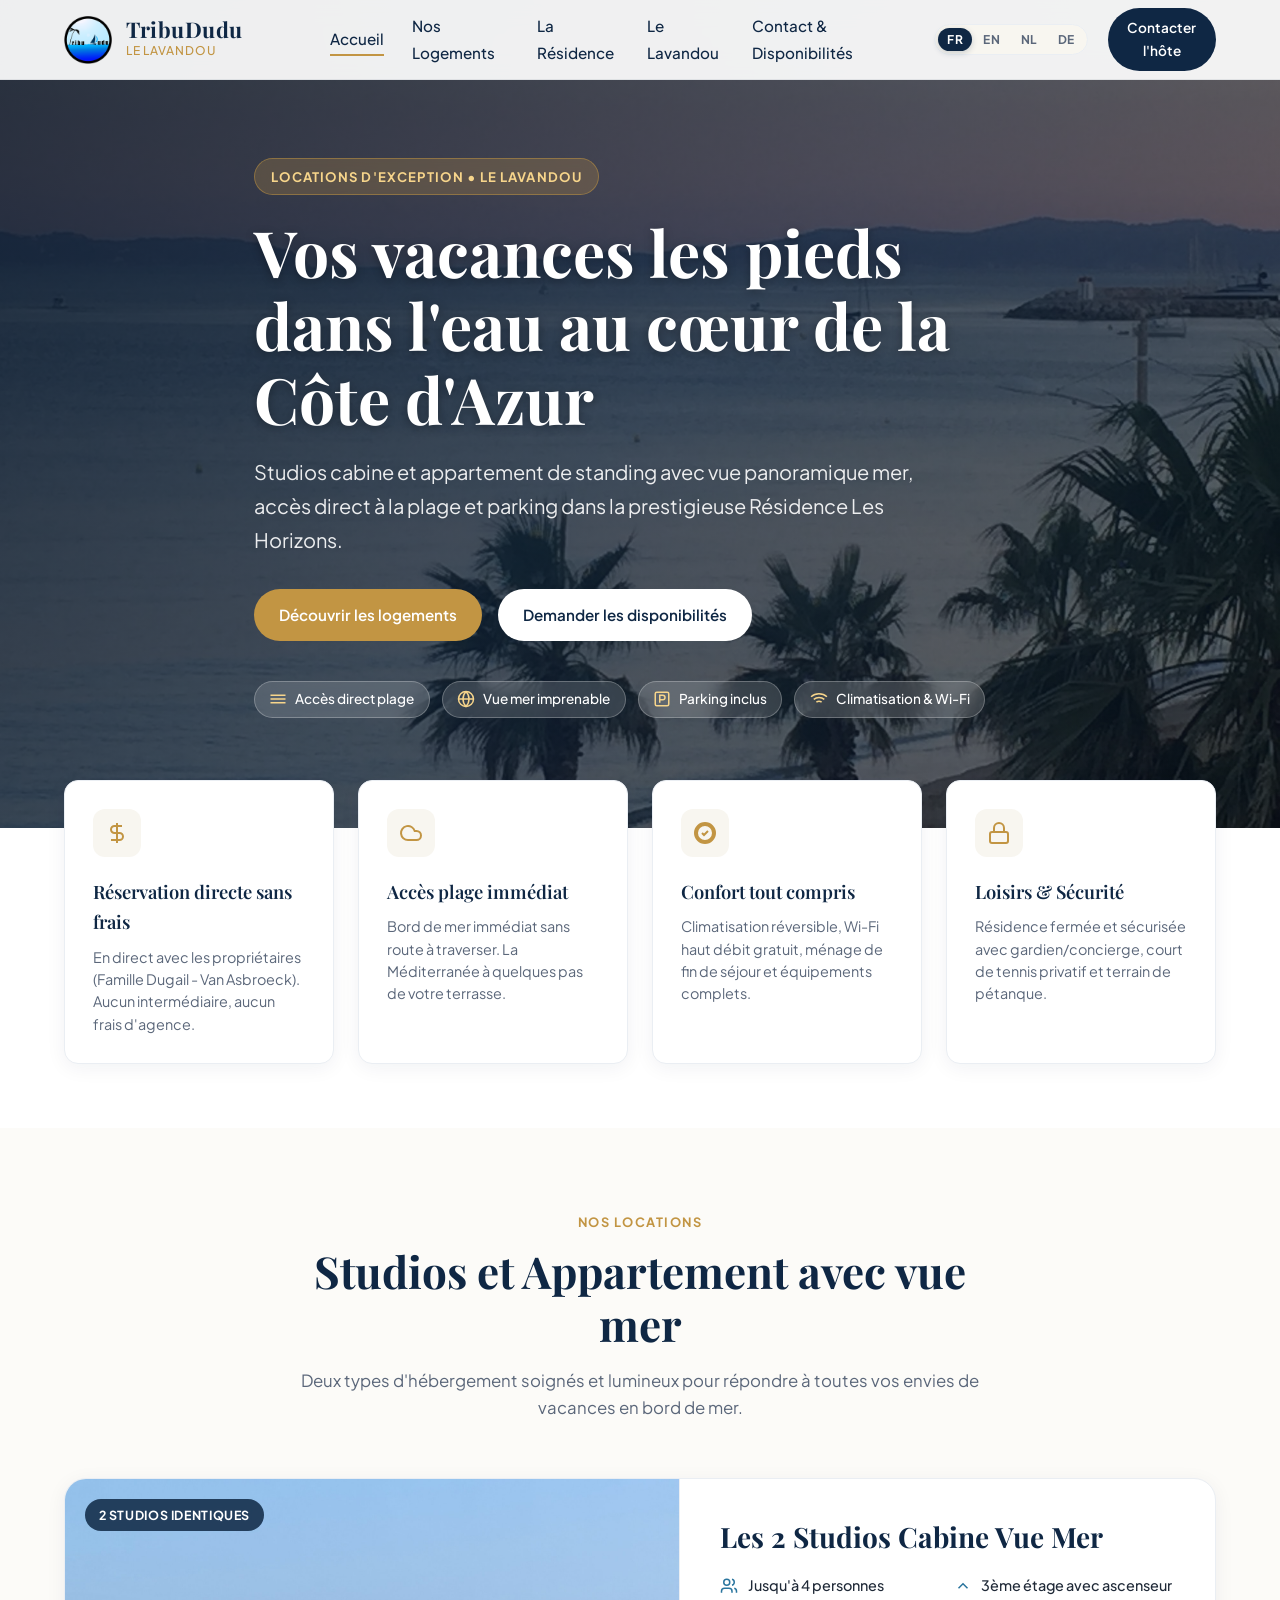
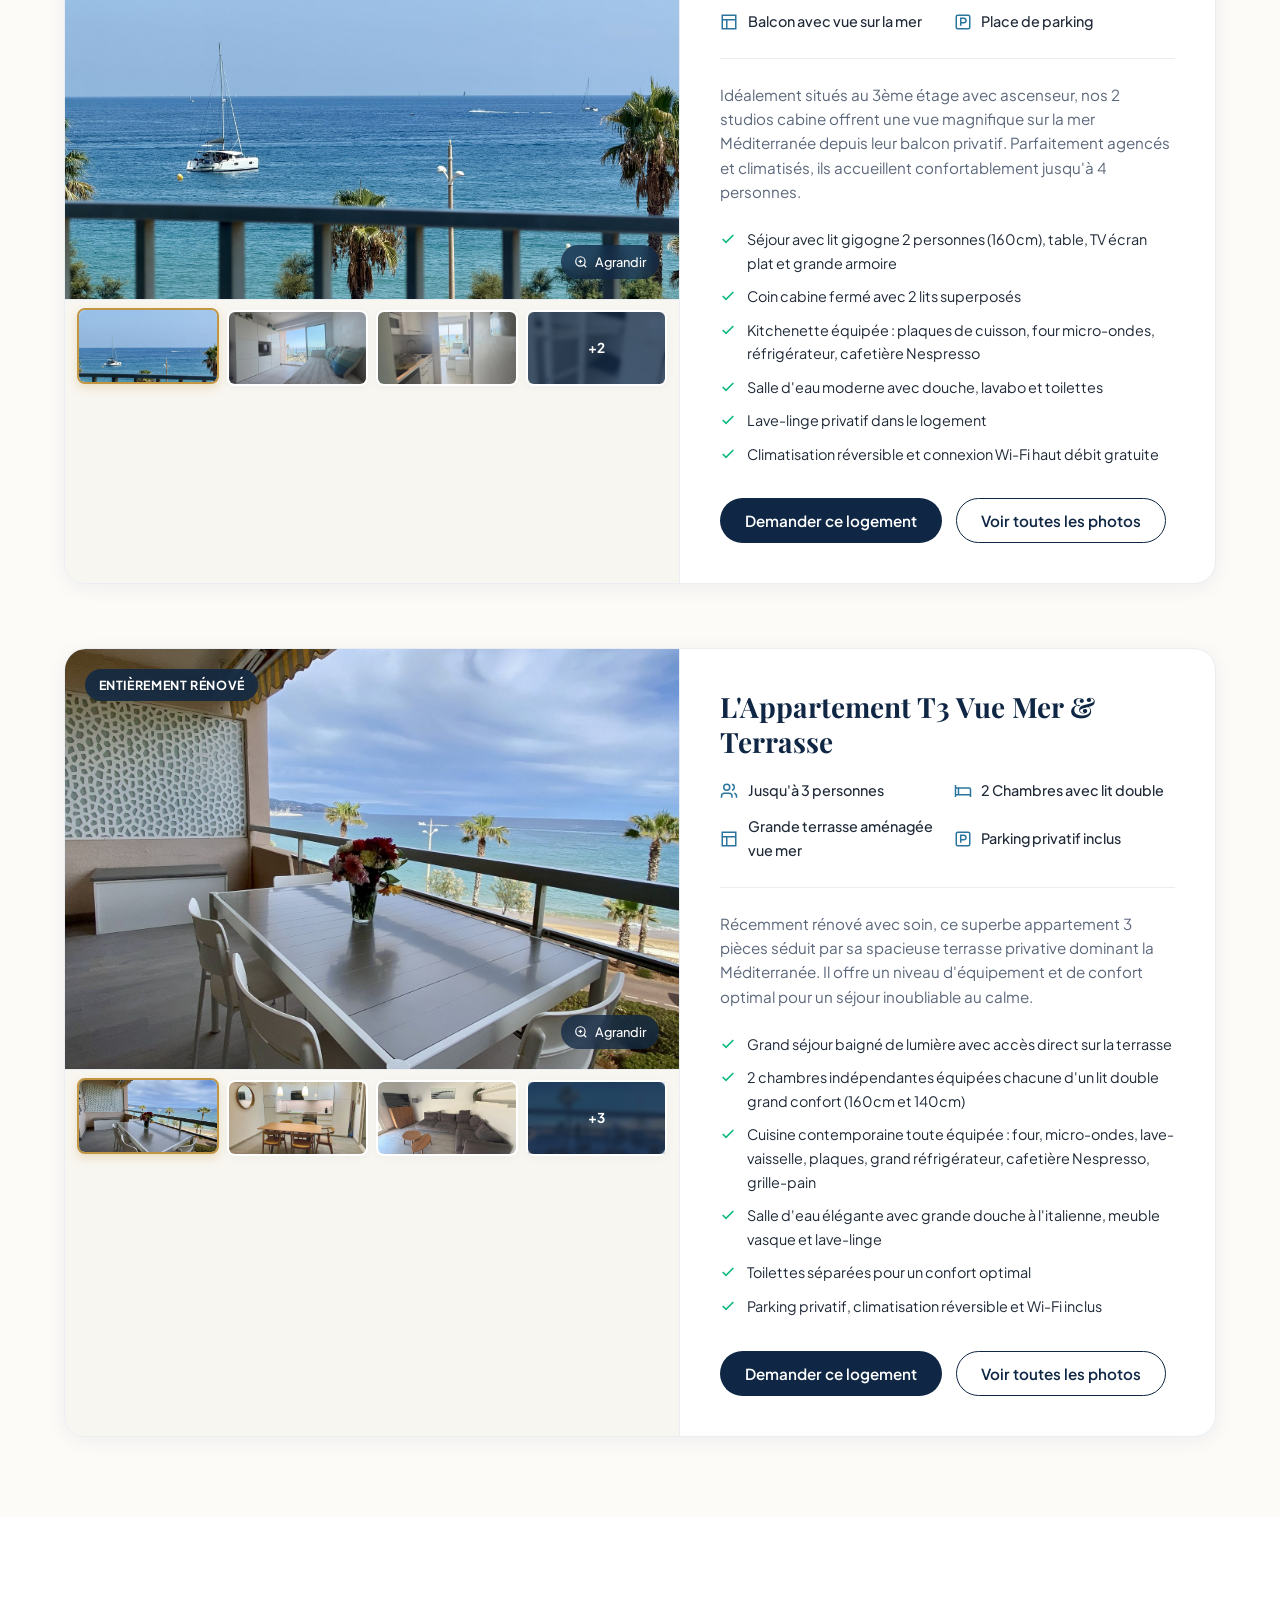
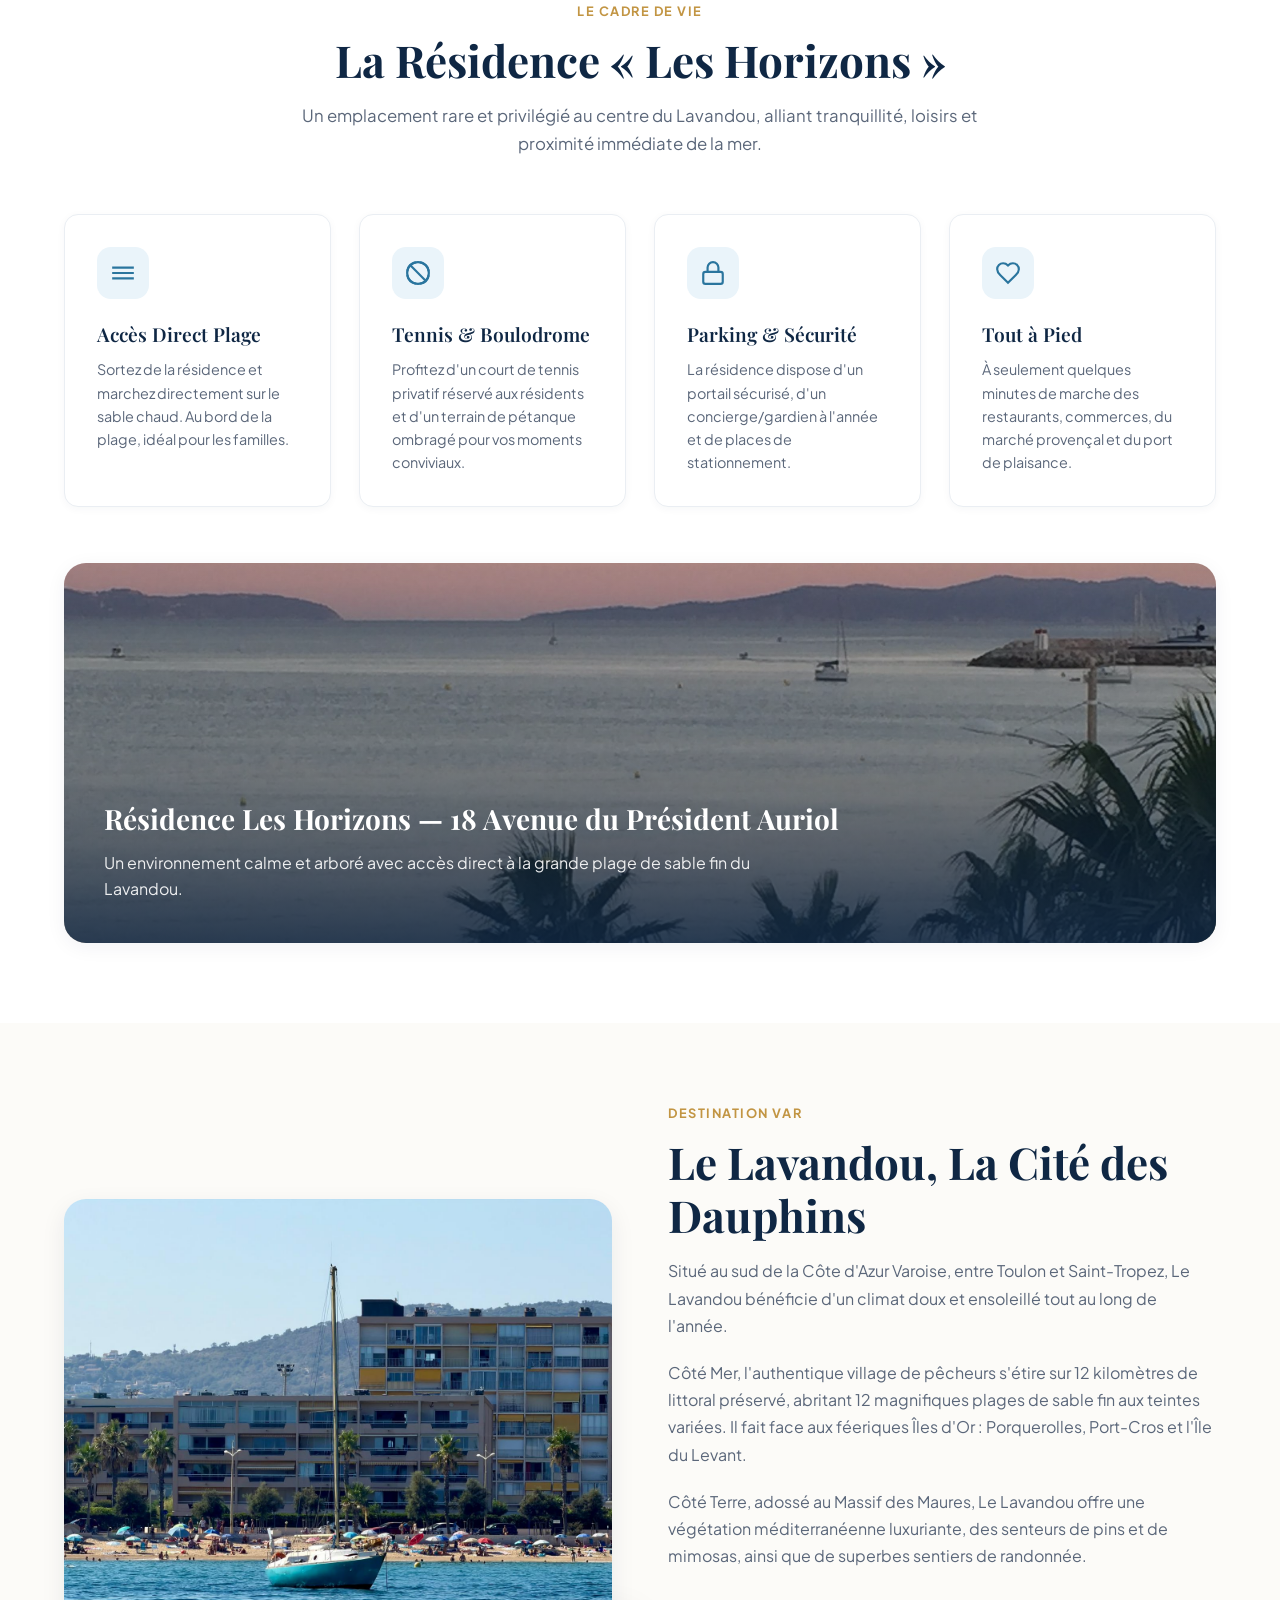
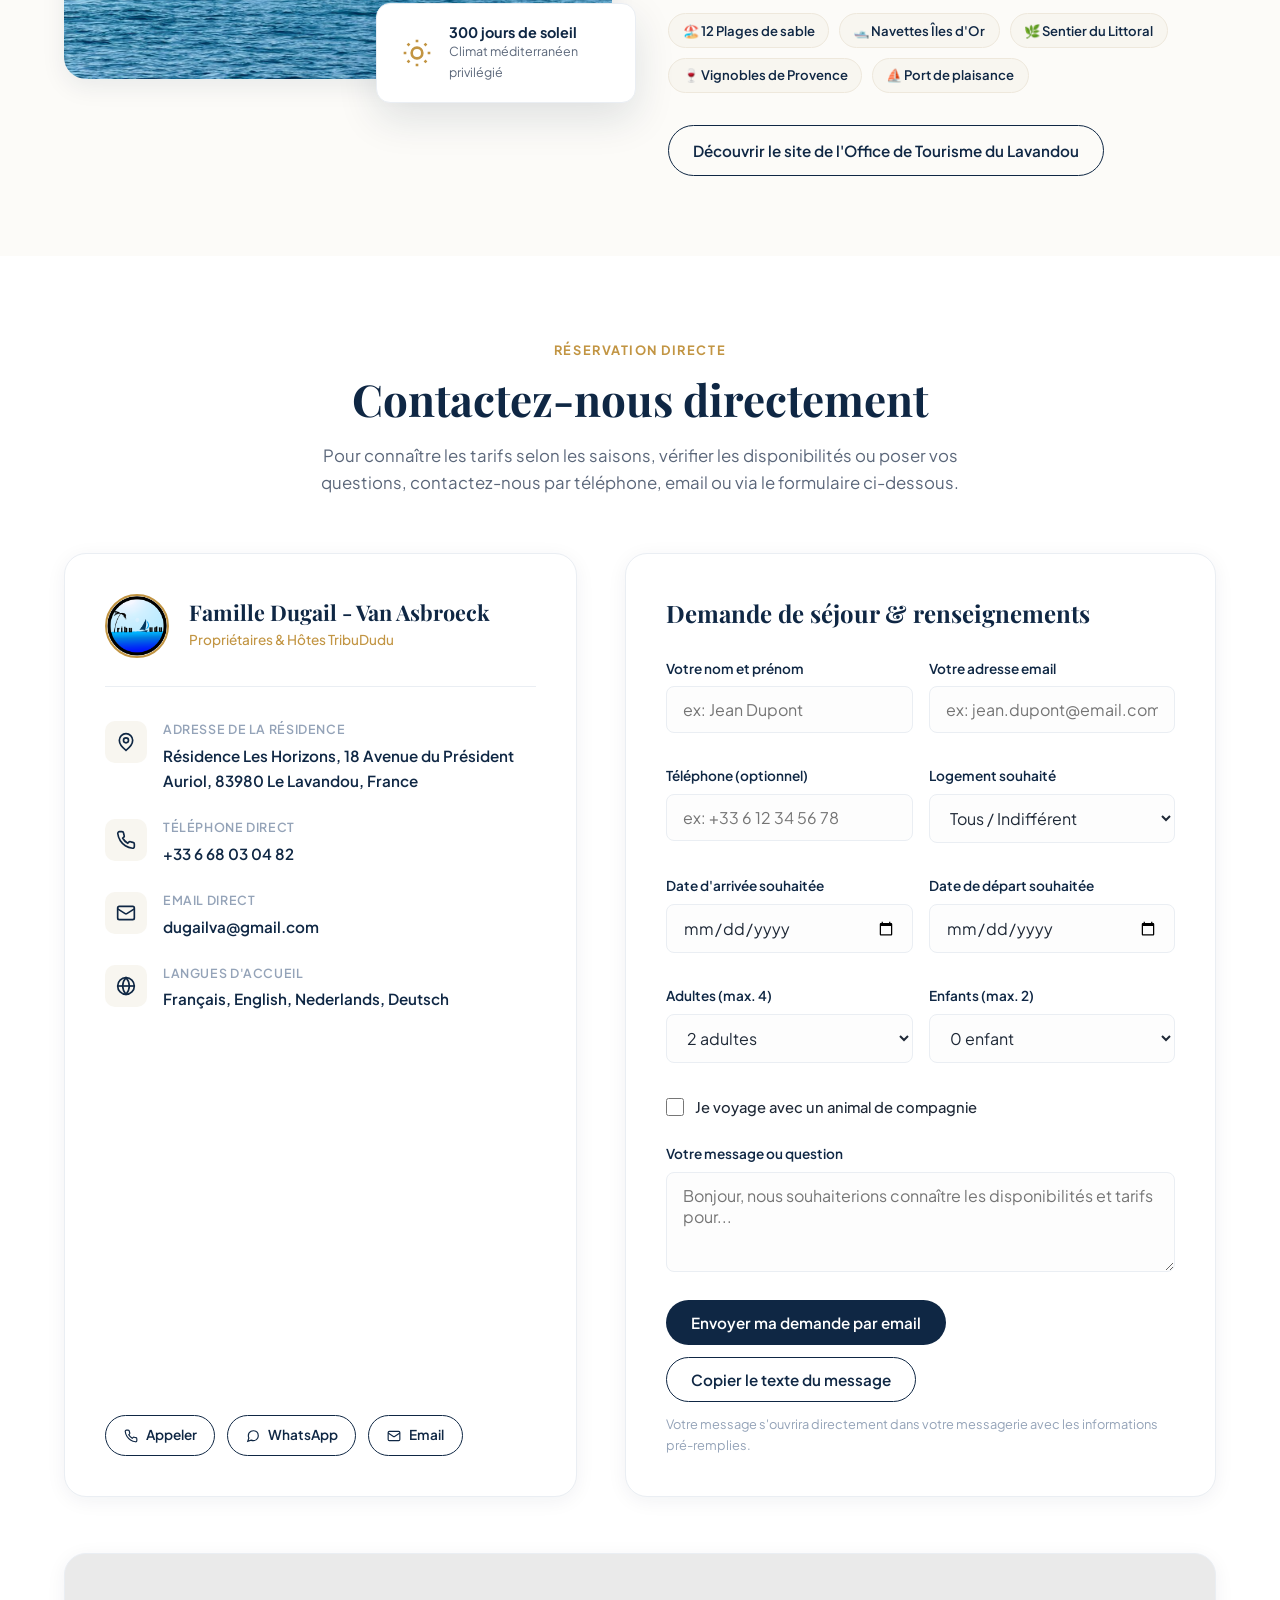
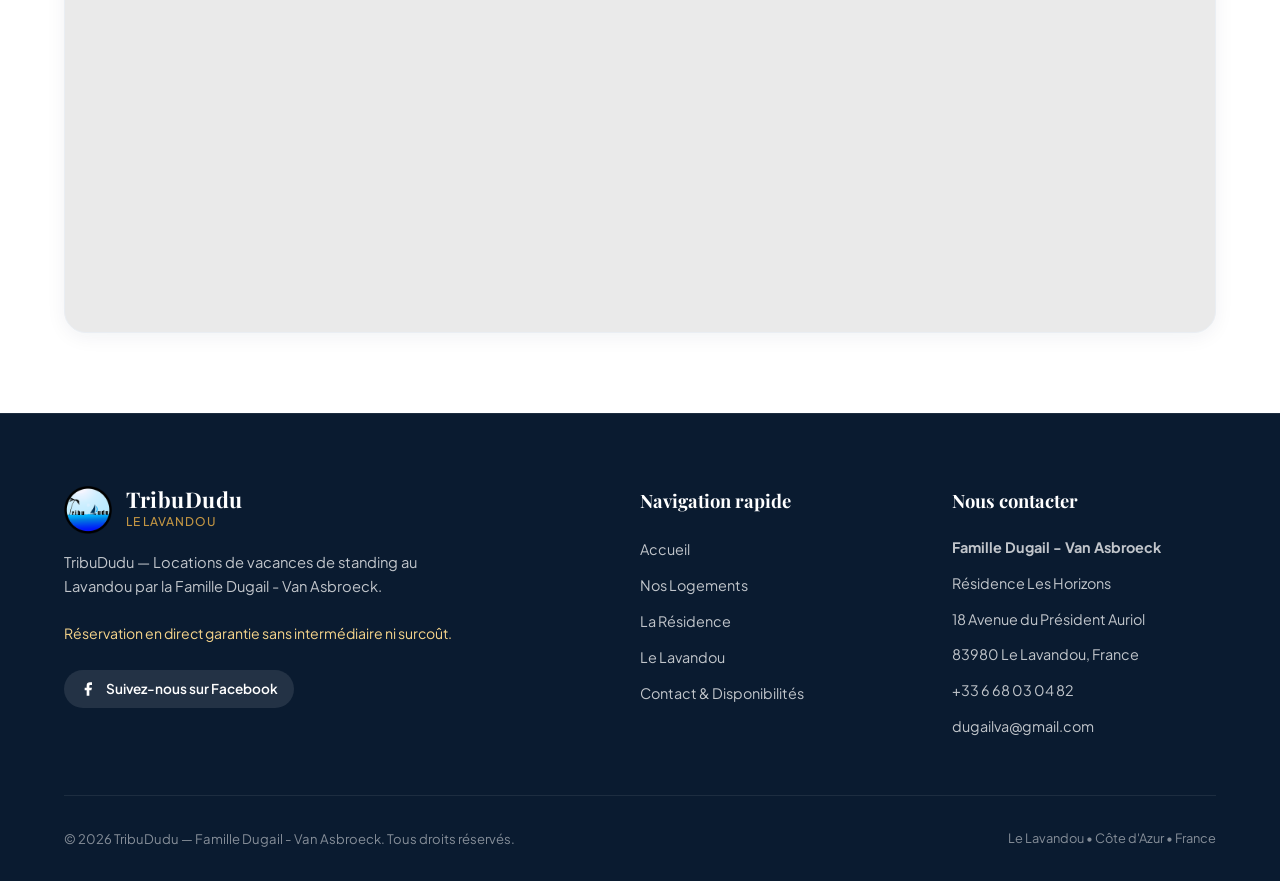
==== commit 3ad8afcb: "Ajout image appartement" ====
--- a/index.html
+++ b/index.html
@@ -276,11 +276,11 @@
               <div class="thumb-item" title="Salon">
                 <img src="./assets/images/appart-salon.jpg" alt="Salon">
               </div>
+              <div class="thumb-item" title="Coin salon & canapé">
+                <img src="./assets/images/appart-salon-canape.jpg" alt="Coin salon et canapé d'angle">
+              </div>
               <div class="thumb-item" title="Cuisine & Séjour">
                 <img src="./assets/images/appart-cuisine-sejour.jpg" alt="Cuisine séjour">
-              </div>
-              <div class="thumb-item" title="Chambre 1">
-                <img src="./assets/images/appart-chambre-1.jpg" alt="Chambre">
                 <div class="thumb-more">+3</div>
               </div>
             </div>
--- a/assets/css/style.css
+++ b/assets/css/style.css
@@ -1235,6 +1235,19 @@
   height: 100%;
 }
 
+.leaflet-tooltip {
+  font-family: var(--font-sans);
+  font-size: 0.82rem;
+  font-weight: 700;
+  color: var(--primary);
+  background: rgba(255, 255, 255, 0.96);
+  border: 1px solid var(--border-card);
+  border-radius: var(--radius-sm);
+  box-shadow: 0 4px 12px rgba(15, 39, 68, 0.15);
+  padding: 4px 10px;
+  letter-spacing: 0.02em;
+}
+
 /* ===================================================================
    Photo Lightbox Modal
    =================================================================== */
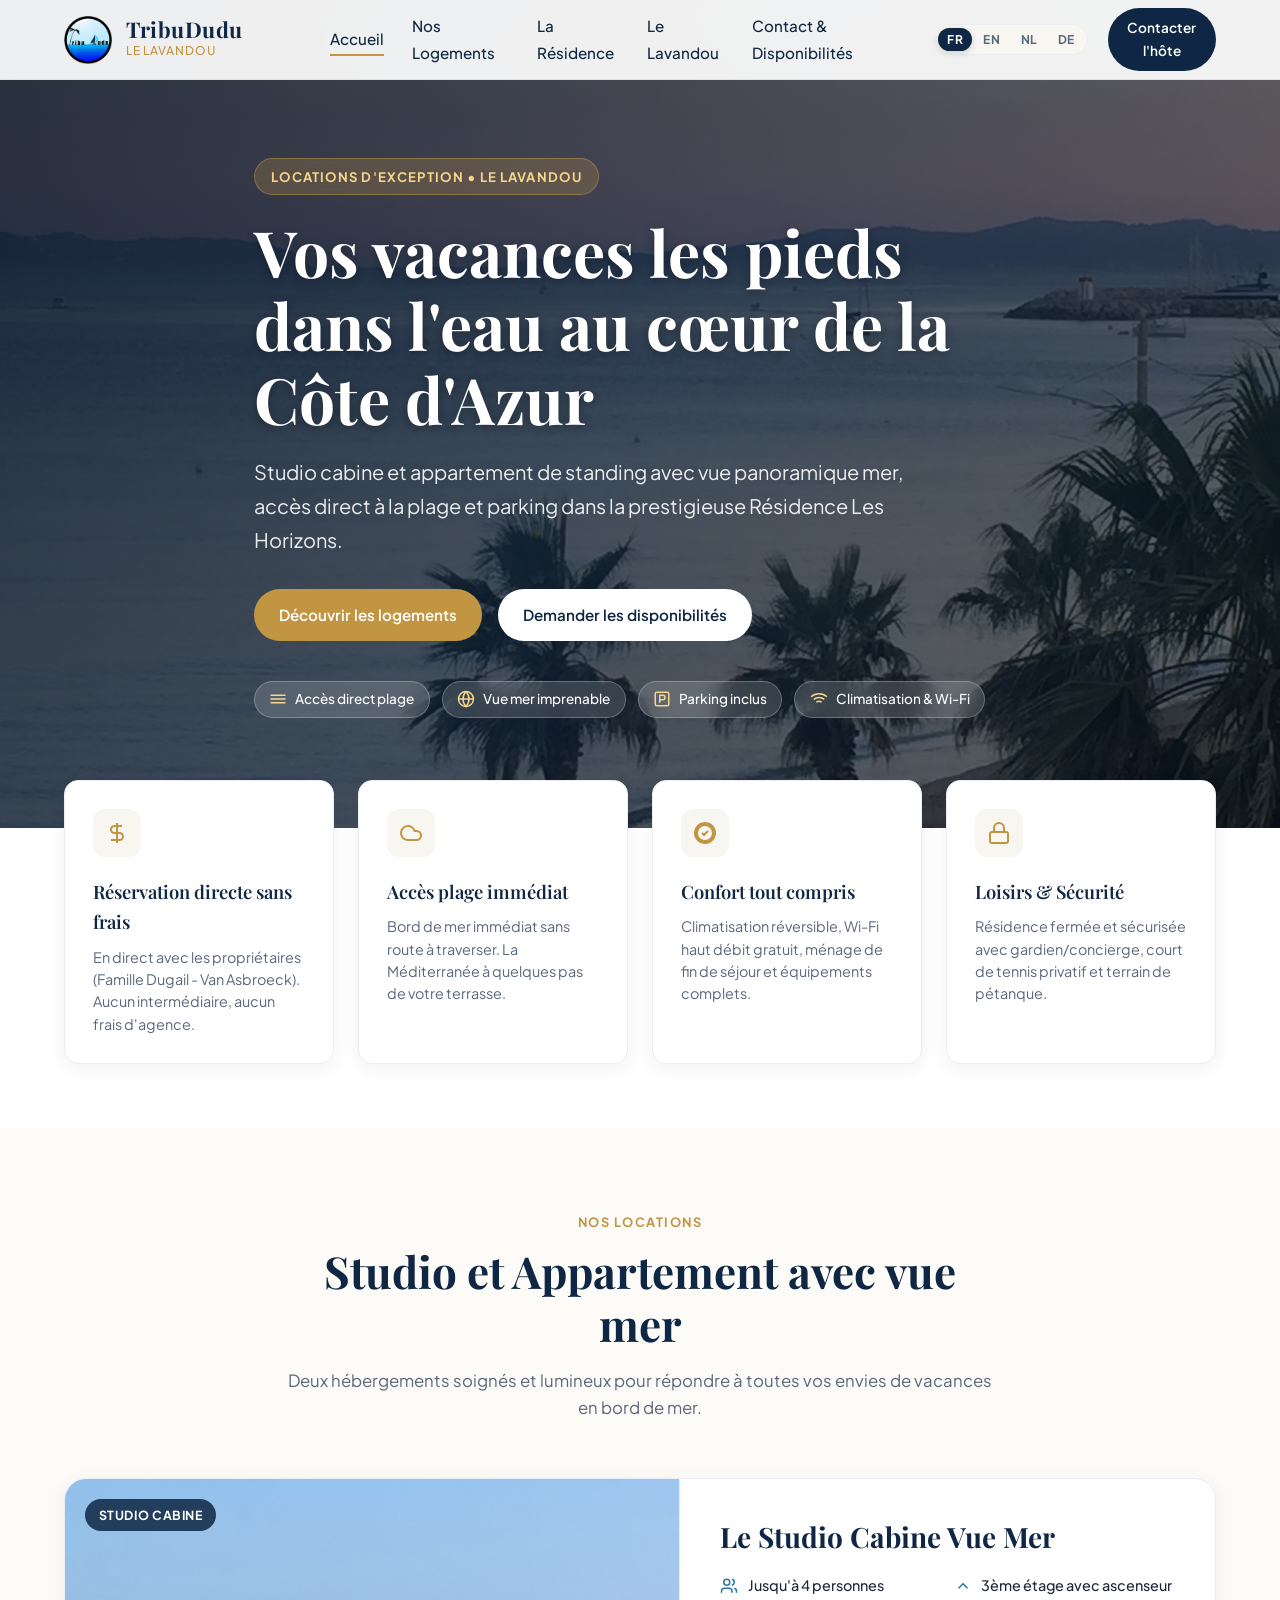
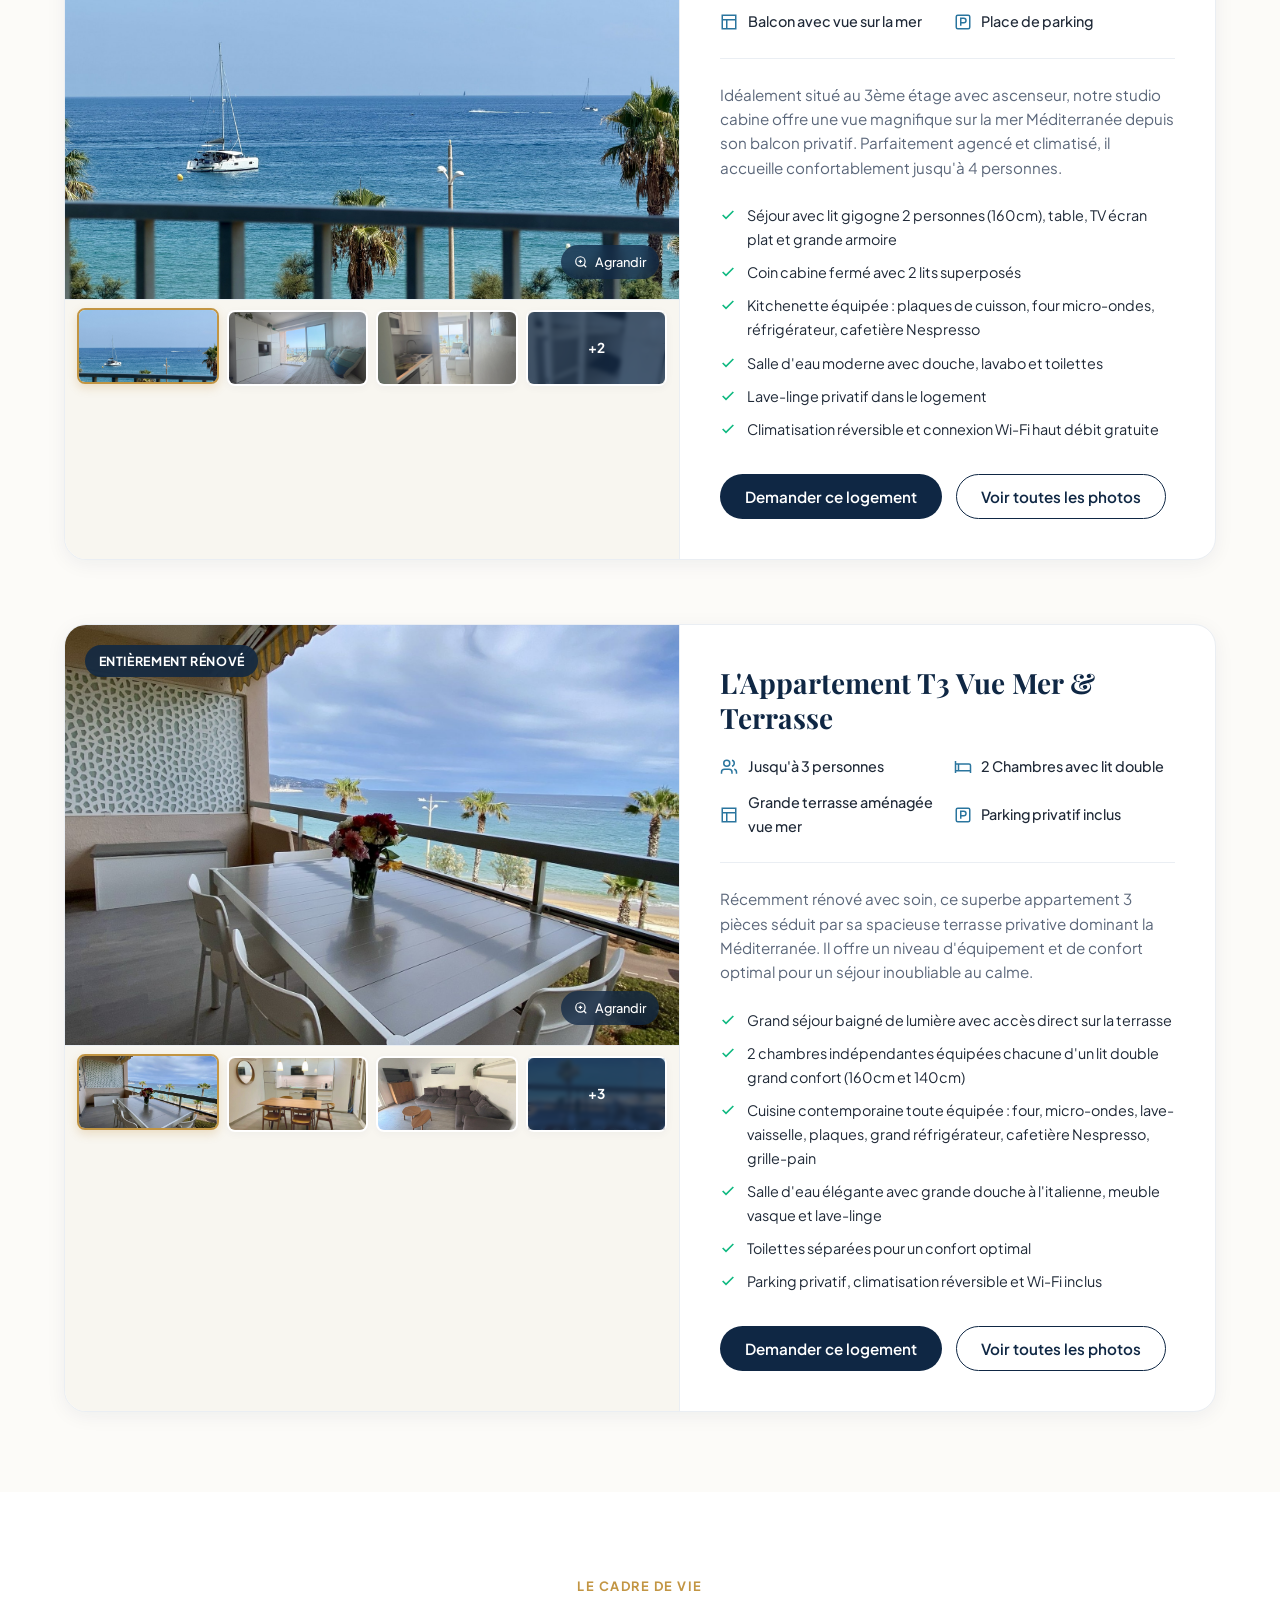
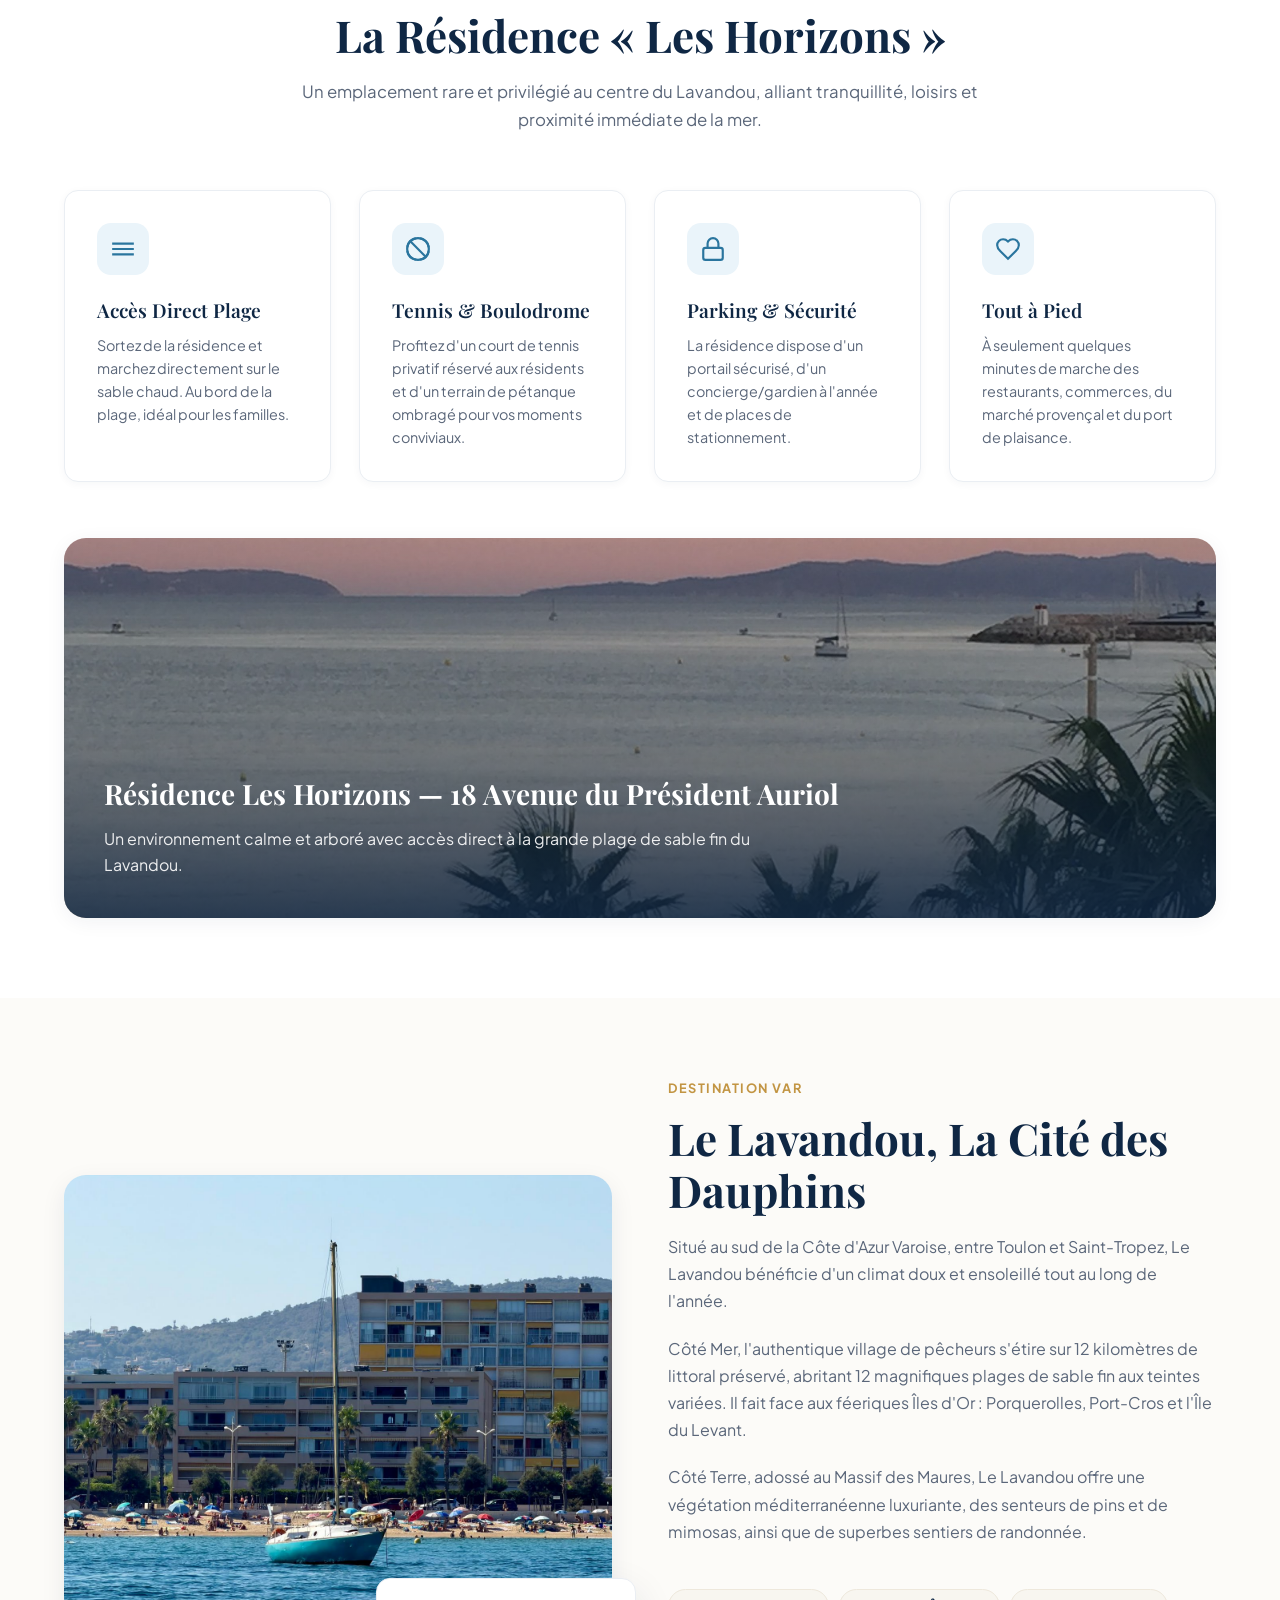
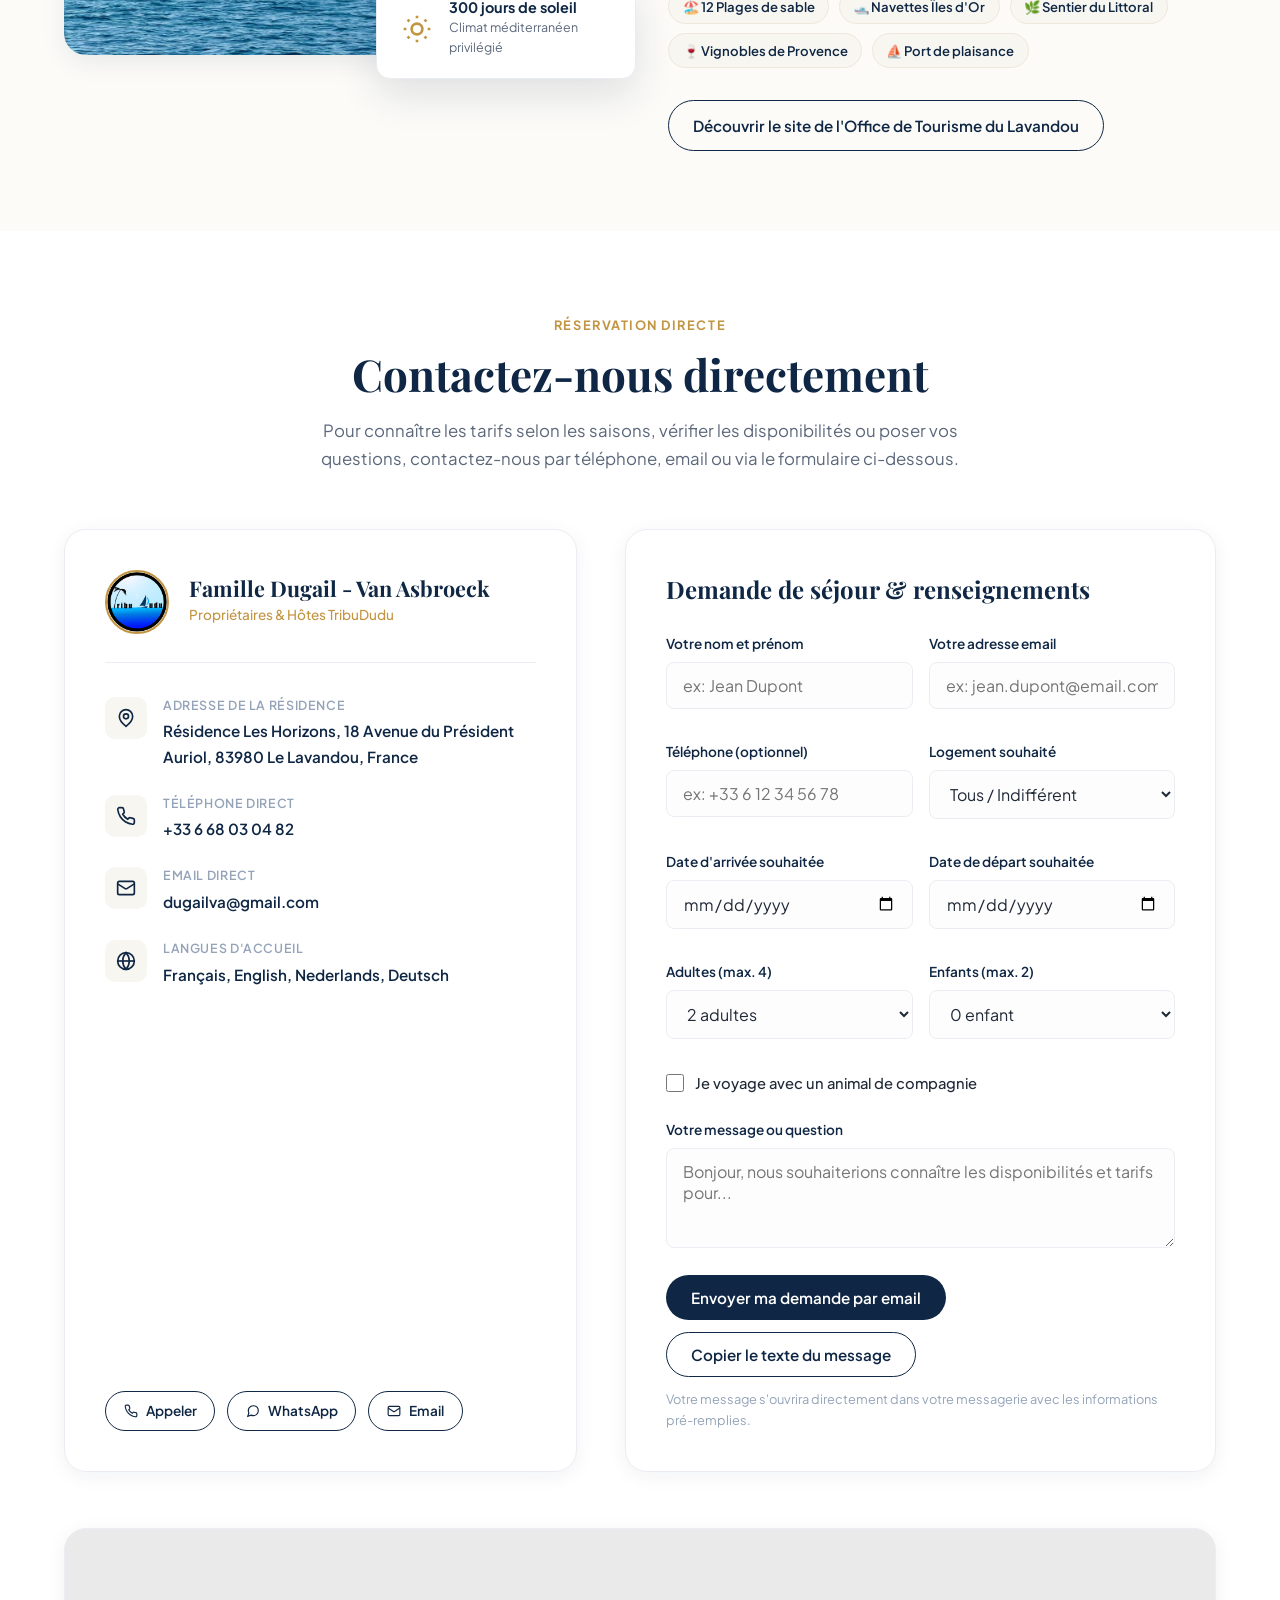
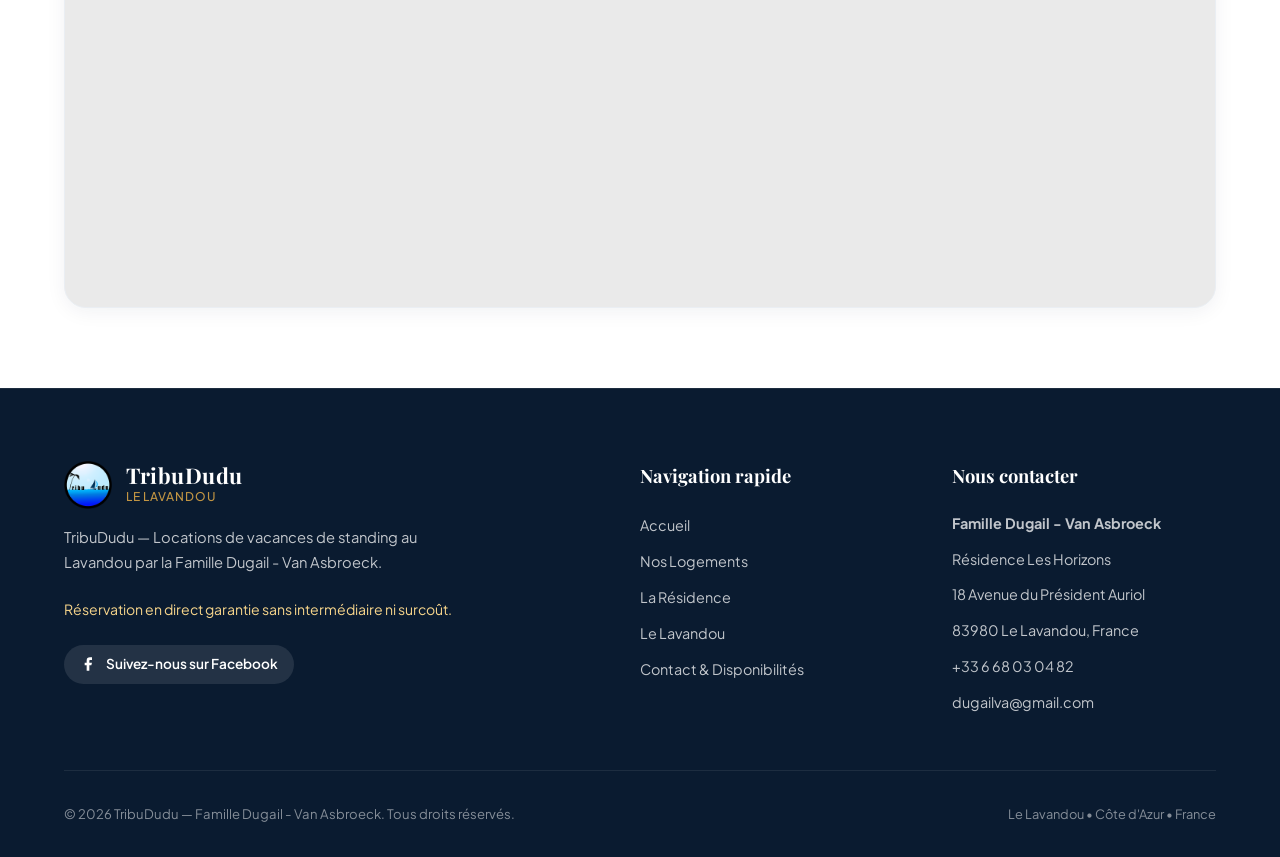
==== commit 4d6c26af: "2 studios -> 1 studio" ====
--- a/index.html
+++ b/index.html
@@ -4,13 +4,13 @@
   <meta charset="UTF-8">
   <meta name="viewport" content="width=device-width, initial-scale=1.0">
   <title>TribuDudu • Locations de Vacances Le Lavandou | Vue Mer & Plage</title>
-  <meta name="description" content="Locations de vacances de standing au Lavandou : 2 studios cabine vue mer et 1 grand appartement avec terrasse. Accès direct plage, parking privé, climatisation, tennis. En direct avec les propriétaires (Famille Dugail - Van Asbroeck).">
+  <meta name="description" content="Locations de vacances de standing au Lavandou : 1 studio cabine vue mer et 1 grand appartement avec terrasse. Accès direct plage, parking privé, climatisation, tennis. En direct avec les propriétaires (Famille Dugail - Van Asbroeck).">
   <meta name="keywords" content="location Le Lavandou, appartement Le Lavandou vue mer, studio Le Lavandou plage, Résidence Les Horizons, TribuDudu, vacances Côte d'Azur">
   
   <!-- Open Graph / Social -->
   <meta property="og:type" content="website">
   <meta property="og:title" content="TribuDudu • Locations de Vacances Le Lavandou | Vue Mer & Plage">
-  <meta property="og:description" content="Studios et appartement de standing avec vue panoramique mer, accès direct à la plage et parking privé dans la Résidence Les Horizons au Lavandou.">
+  <meta property="og:description" content="Studio et appartement de standing avec vue panoramique mer, accès direct à la plage et parking privé dans la Résidence Les Horizons au Lavandou.">
   <meta property="og:image" content="./assets/images/hero-lavandou-vue-mer.jpg">
   
   <!-- Google Fonts Preconnect -->
@@ -85,7 +85,7 @@
         <span class="badge badge-gold" data-i18n="hero_badge">Locations d'Exception • Le Lavandou</span>
         <h1 class="hero-title" data-i18n="hero_title">Vos vacances les pieds dans l'eau au cœur de la Côte d'Azur</h1>
         <p class="hero-subtitle" data-i18n="hero_subtitle">
-          Studios cabine et appartement de standing avec vue panoramique mer, accès direct à la plage et parking dans la prestigieuse Résidence Les Horizons.
+          Studio cabine et appartement de standing avec vue panoramique mer, accès direct à la plage et parking dans la prestigieuse Résidence Les Horizons.
         </p>
 
         <div class="hero-actions">
@@ -162,15 +162,15 @@
       <div class="container">
         <div class="section-header">
           <span class="section-tag" data-i18n="acc_section_tag">Nos Locations</span>
-          <h2 class="section-title" data-i18n="acc_section_title">Studios et Appartement avec vue mer</h2>
-          <p class="section-desc" data-i18n="acc_section_desc">Deux types d'hébergement soignés et lumineux pour répondre à toutes vos envies de vacances en bord de mer.</p>
-        </div>
-
-        <!-- 1. Studios Card -->
+          <h2 class="section-title" data-i18n="acc_section_title">Studio et Appartement avec vue mer</h2>
+          <p class="section-desc" data-i18n="acc_section_desc">Deux hébergements soignés et lumineux pour répondre à toutes vos envies de vacances en bord de mer.</p>
+        </div>
+
+        <!-- 1. Studio Card -->
         <article class="property-card" data-gallery="studio">
           <div class="property-media">
             <div class="main-photo-wrap" title="Cliquer pour agrandir la photo">
-              <span class="photo-badge" data-i18n="studio_badge">2 Studios identiques</span>
+              <span class="photo-badge" data-i18n="studio_badge">Studio Cabine</span>
               <img src="./assets/images/studio-balcon-mer.jpg" alt="Balcon studio avec vue sur mer Le Lavandou" loading="lazy">
               <div class="photo-zoom-hint">
                 <svg width="14" height="14" viewBox="0 0 24 24" fill="none" stroke="currentColor" stroke-width="2"><circle cx="11" cy="11" r="8"/><path d="m21 21-4.3-4.3M11 8v6M8 11h6"/></svg>
@@ -197,7 +197,7 @@
 
           <div class="property-info">
             <div>
-              <h3 class="property-title" data-i18n="studio_title">Les 2 Studios Cabine Vue Mer</h3>
+              <h3 class="property-title" data-i18n="studio_title">Le Studio Cabine Vue Mer</h3>
               
               <div class="specs-grid">
                 <div class="spec-item">
@@ -219,7 +219,7 @@
               </div>
 
               <p class="property-desc" data-i18n="studio_desc">
-                Idéalement situés au 3ème étage avec ascenseur, nos 2 studios cabine offrent une vue magnifique sur la mer Méditerranée depuis leur balcon privatif. Parfaitement agencés et climatisés, ils accueillent confortablement jusqu'à 4 personnes.
+                Idéalement situé au 3ème étage avec ascenseur, notre studio cabine offre une vue magnifique sur la mer Méditerranée depuis son balcon privatif. Parfaitement agencé et climatisé, il accueille confortablement jusqu'à 4 personnes.
               </p>
 
               <ul class="features-list">
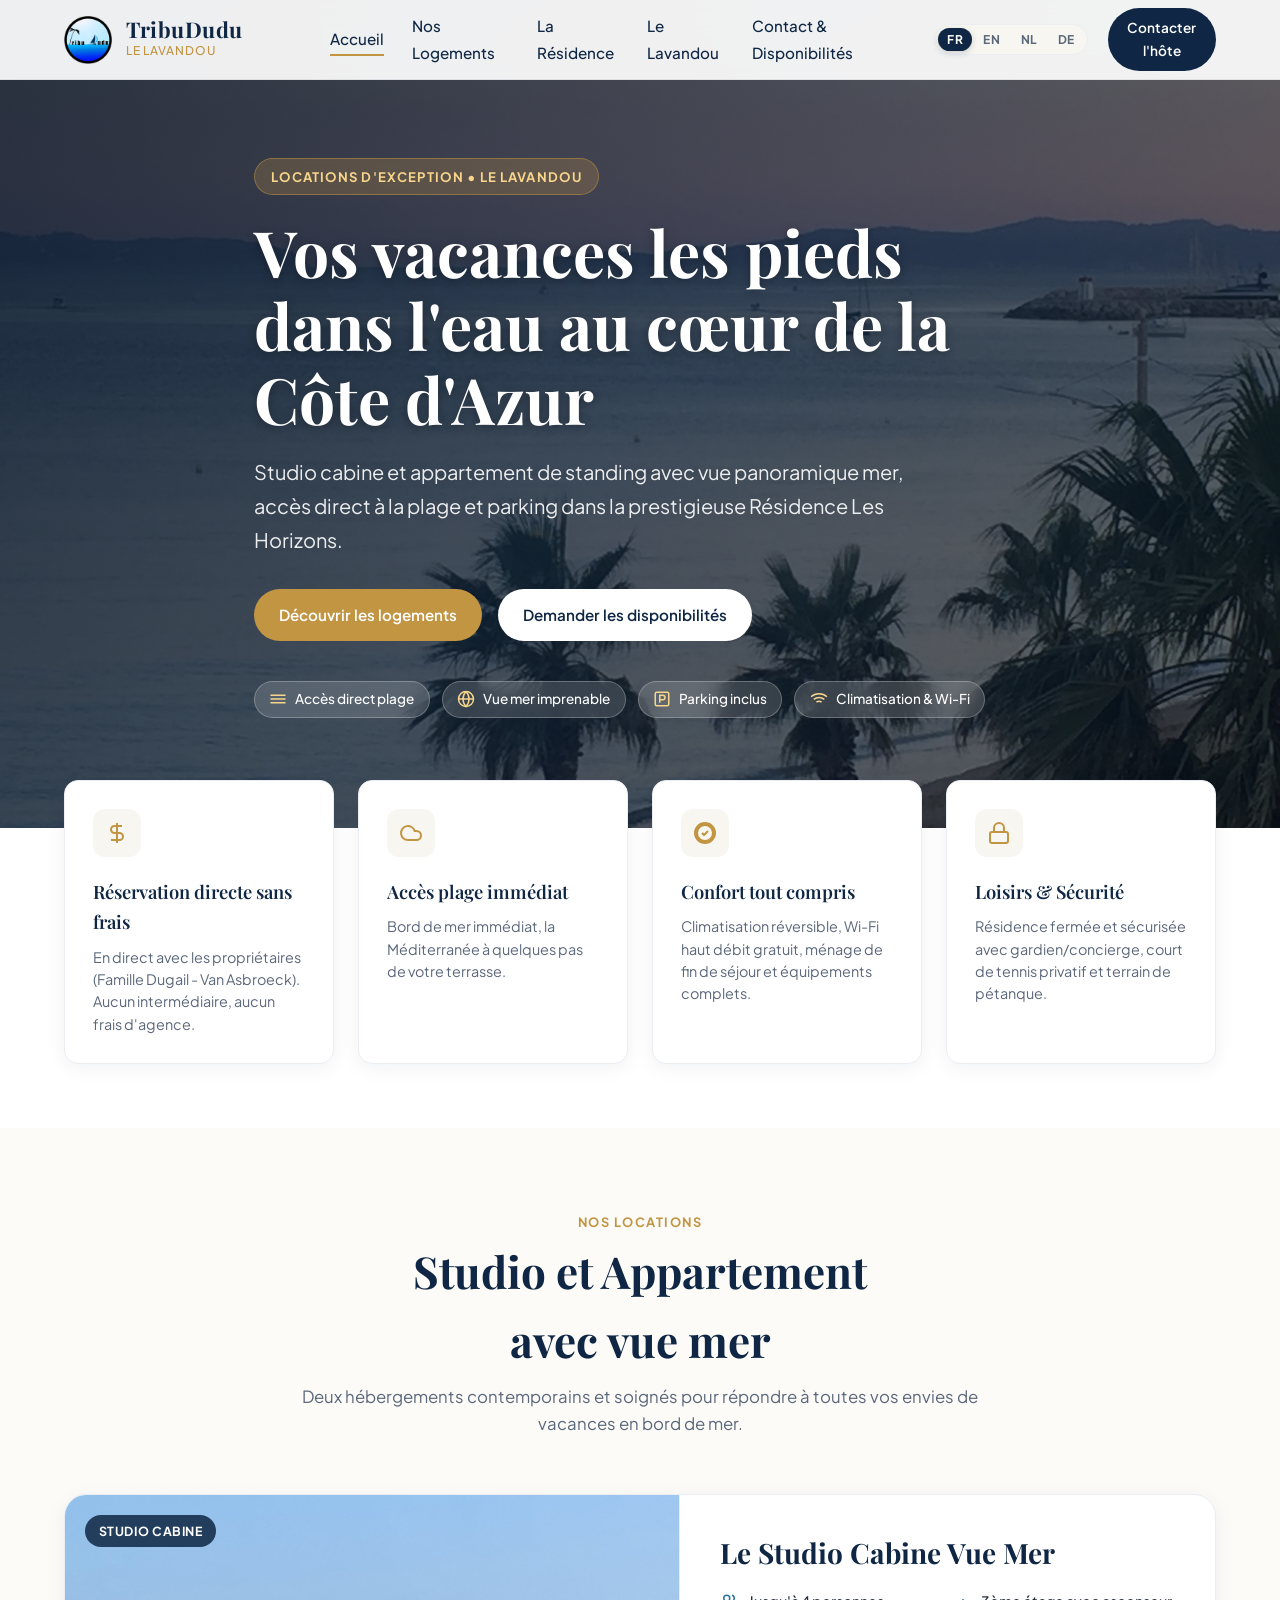
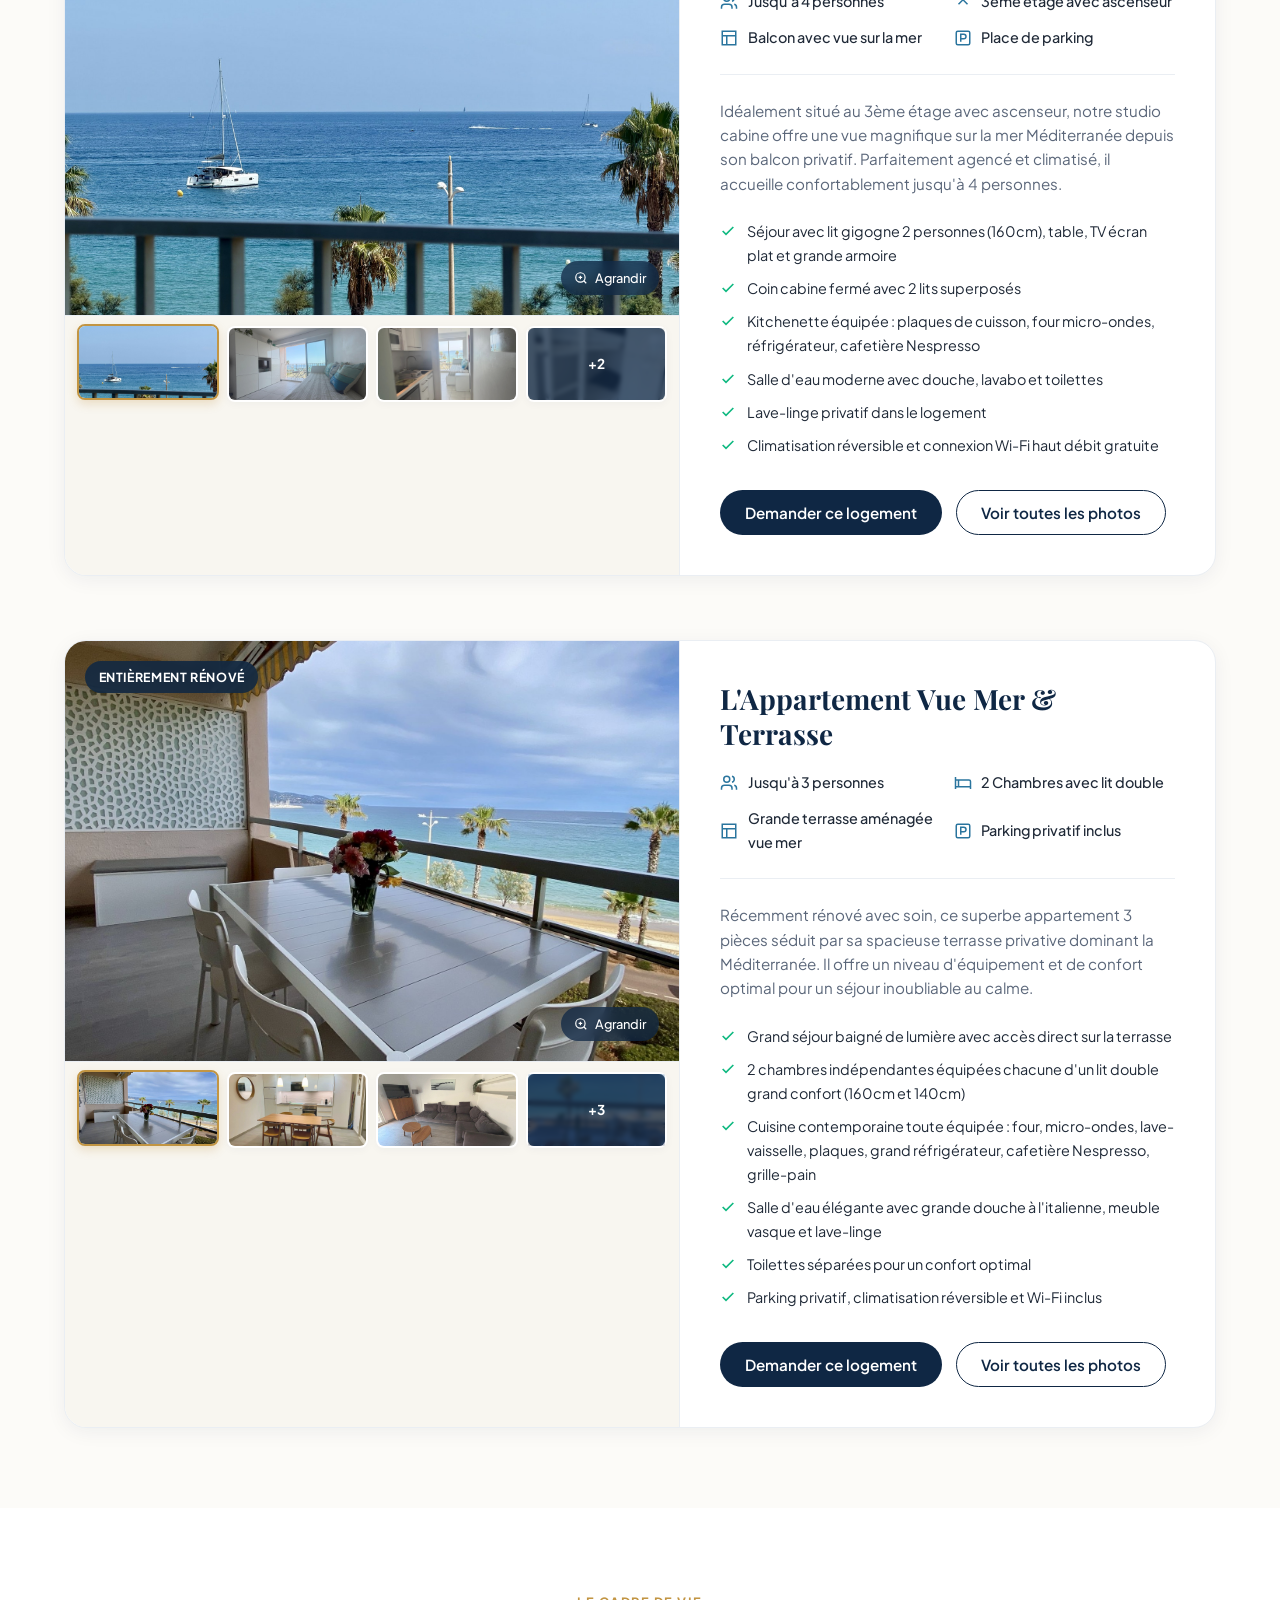
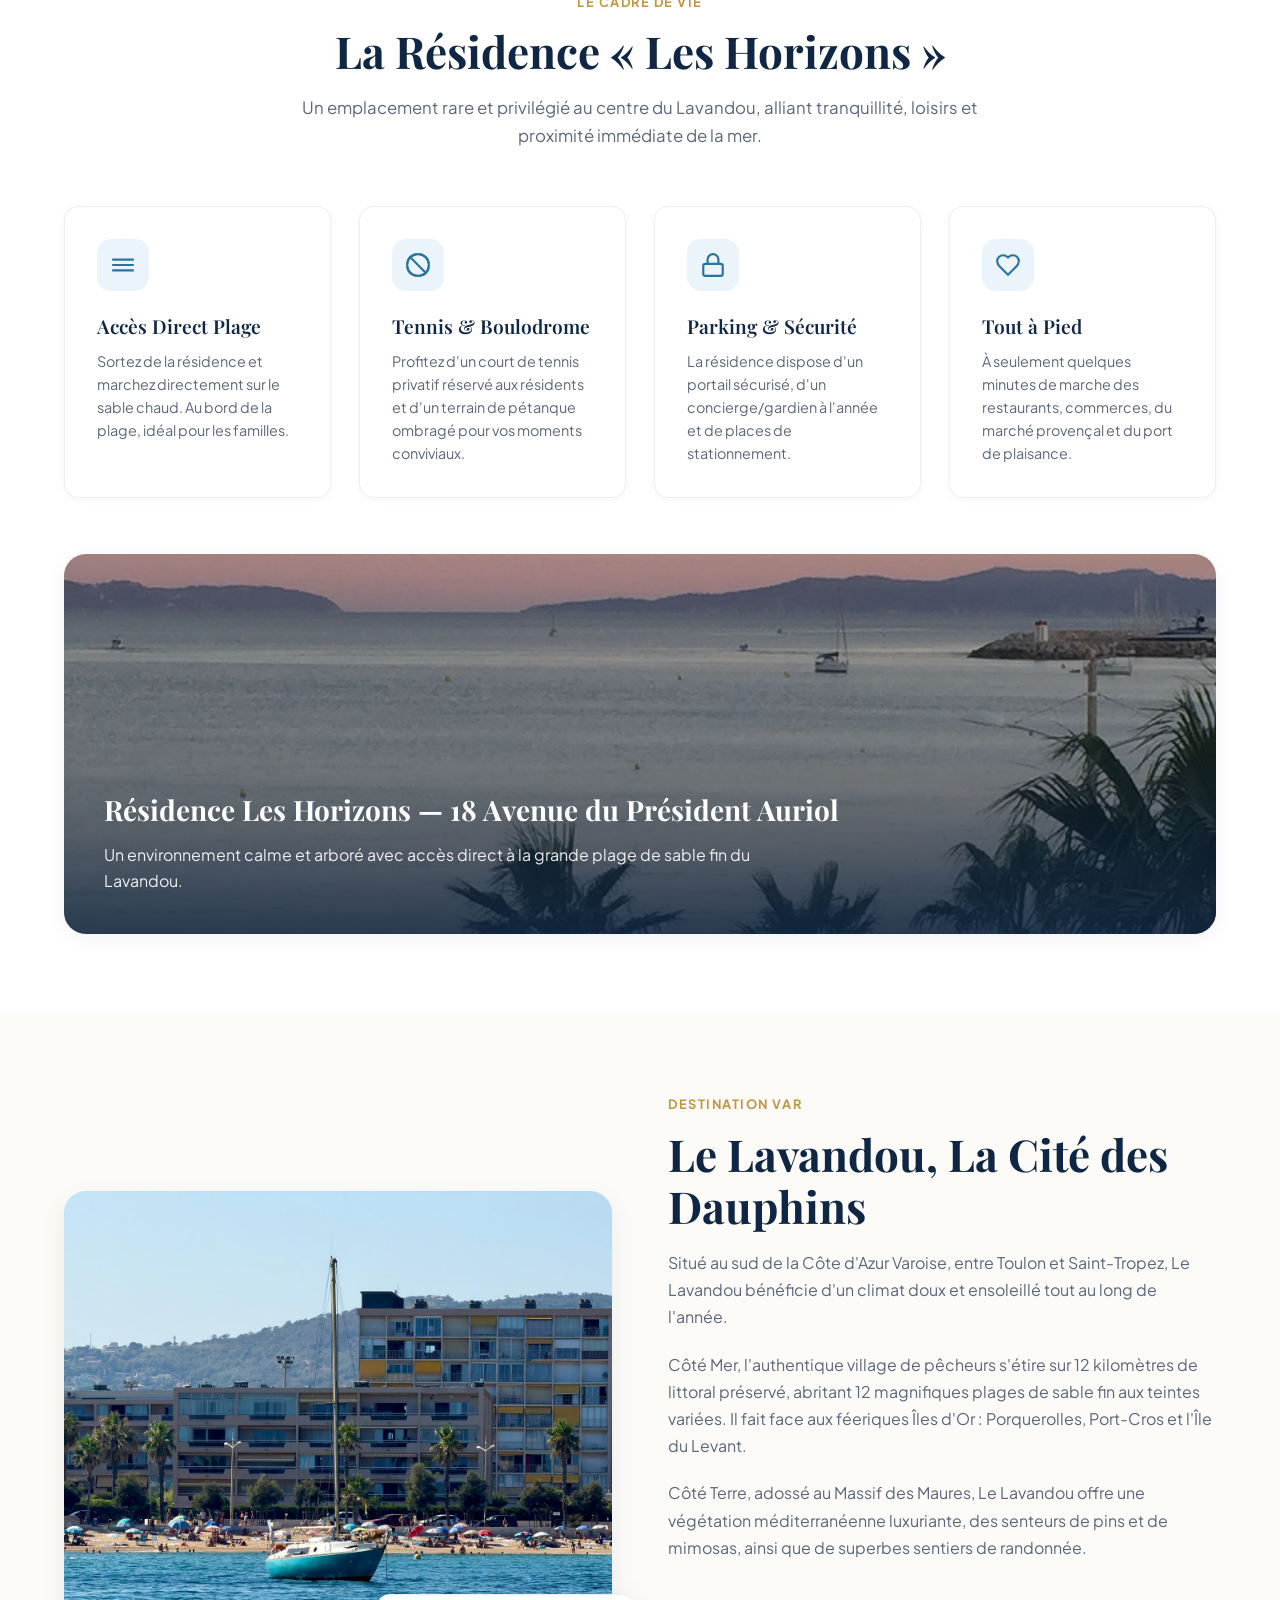
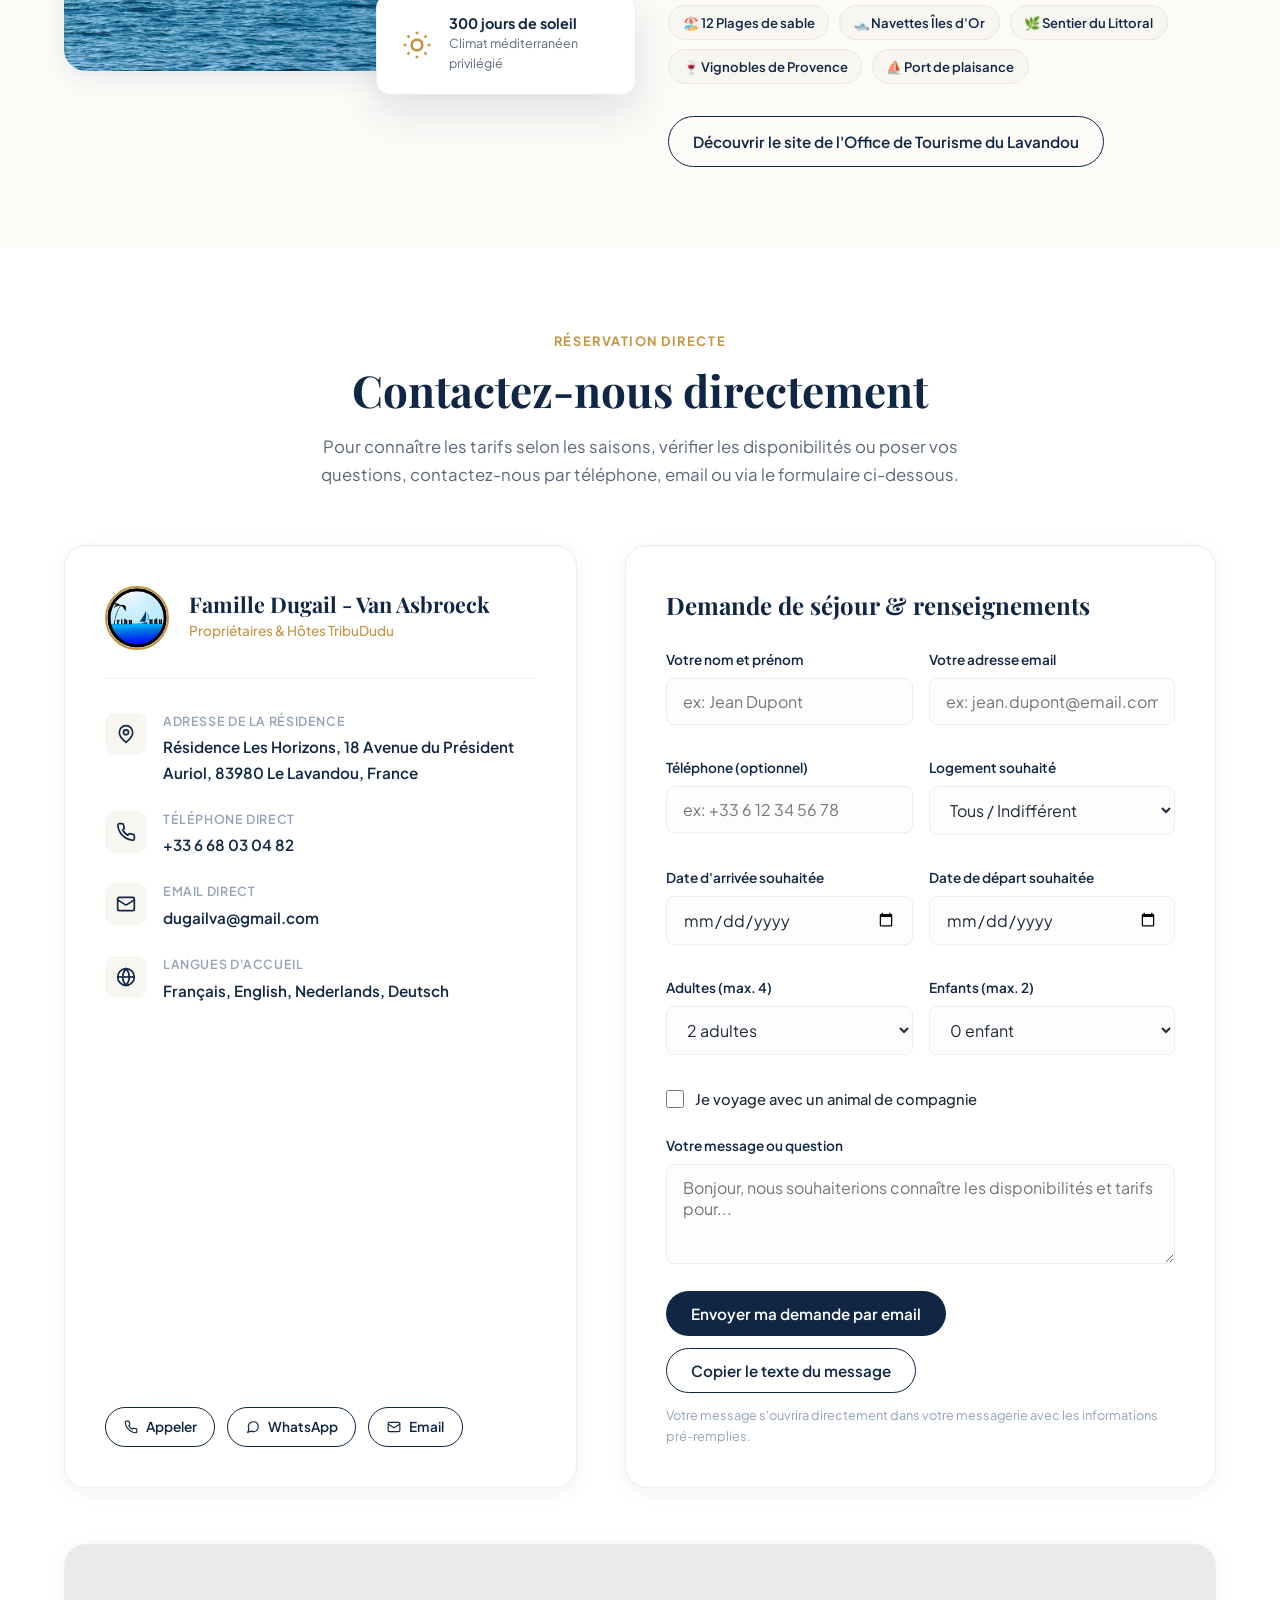
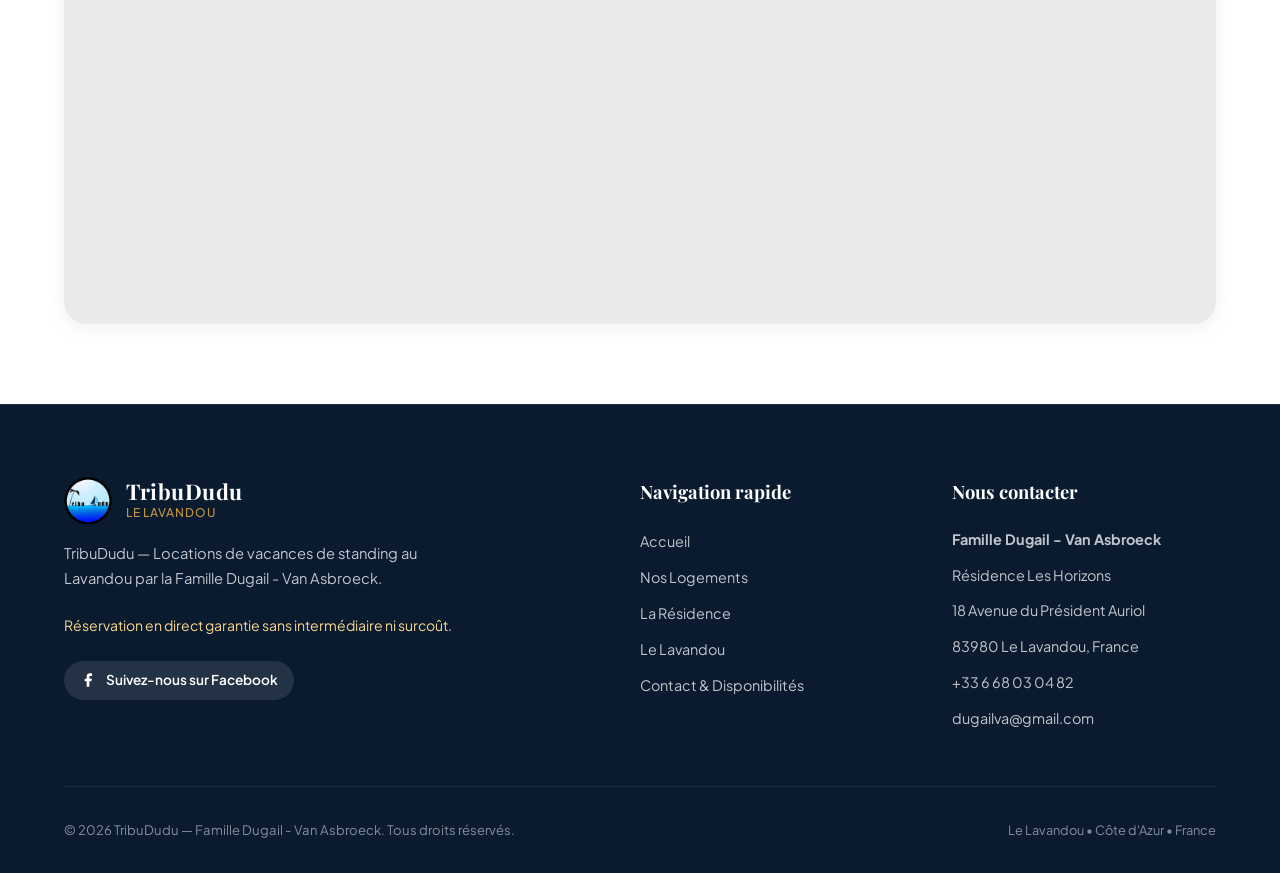
==== commit 48ebe9a6: "Modifications textes et traductions" ====
--- a/index.html
+++ b/index.html
@@ -133,7 +133,7 @@
               <svg width="24" height="24" viewBox="0 0 24 24" fill="none" stroke="currentColor" stroke-width="2"><path d="M17.5 19H9a7 7 0 1 1 6.71-9h1.79a4.5 4.5 0 1 1 0 9Z"/></svg>
             </div>
             <h3 class="highlight-title" data-i18n="highlight_beach_title">Accès plage immédiat</h3>
-            <p class="highlight-desc" data-i18n="highlight_beach_desc">Bord de mer immédiat sans route à traverser. La Méditerranée à quelques pas de votre terrasse.</p>
+            <p class="highlight-desc" data-i18n="highlight_beach_desc">Bord de mer immédiat, la Méditerranée à quelques pas de votre terrasse.</p>
           </div>
 
           <div class="highlight-card">
@@ -162,8 +162,9 @@
       <div class="container">
         <div class="section-header">
           <span class="section-tag" data-i18n="acc_section_tag">Nos Locations</span>
-          <h2 class="section-title" data-i18n="acc_section_title">Studio et Appartement avec vue mer</h2>
-          <p class="section-desc" data-i18n="acc_section_desc">Deux hébergements soignés et lumineux pour répondre à toutes vos envies de vacances en bord de mer.</p>
+          <h2 class="section-title" data-i18n="acc_section_title_1">Studio et Appartement</h2>
+          <h2 class="section-title" data-i18n="acc_section_title_2">avec vue mer</h2>
+          <p class="section-desc" data-i18n="acc_section_desc">Deux hébergements contemporains et soignés pour répondre à toutes vos envies de vacances en bord de mer.</p>
         </div>
 
         <!-- 1. Studio Card -->
@@ -288,7 +289,7 @@
 
           <div class="property-info">
             <div>
-              <h3 class="property-title" data-i18n="appart_title">L'Appartement T3 Vue Mer & Terrasse</h3>
+              <h3 class="property-title" data-i18n="appart_title">L'Appartement Vue Mer & Terrasse</h3>
               
               <div class="specs-grid">
                 <div class="spec-item">
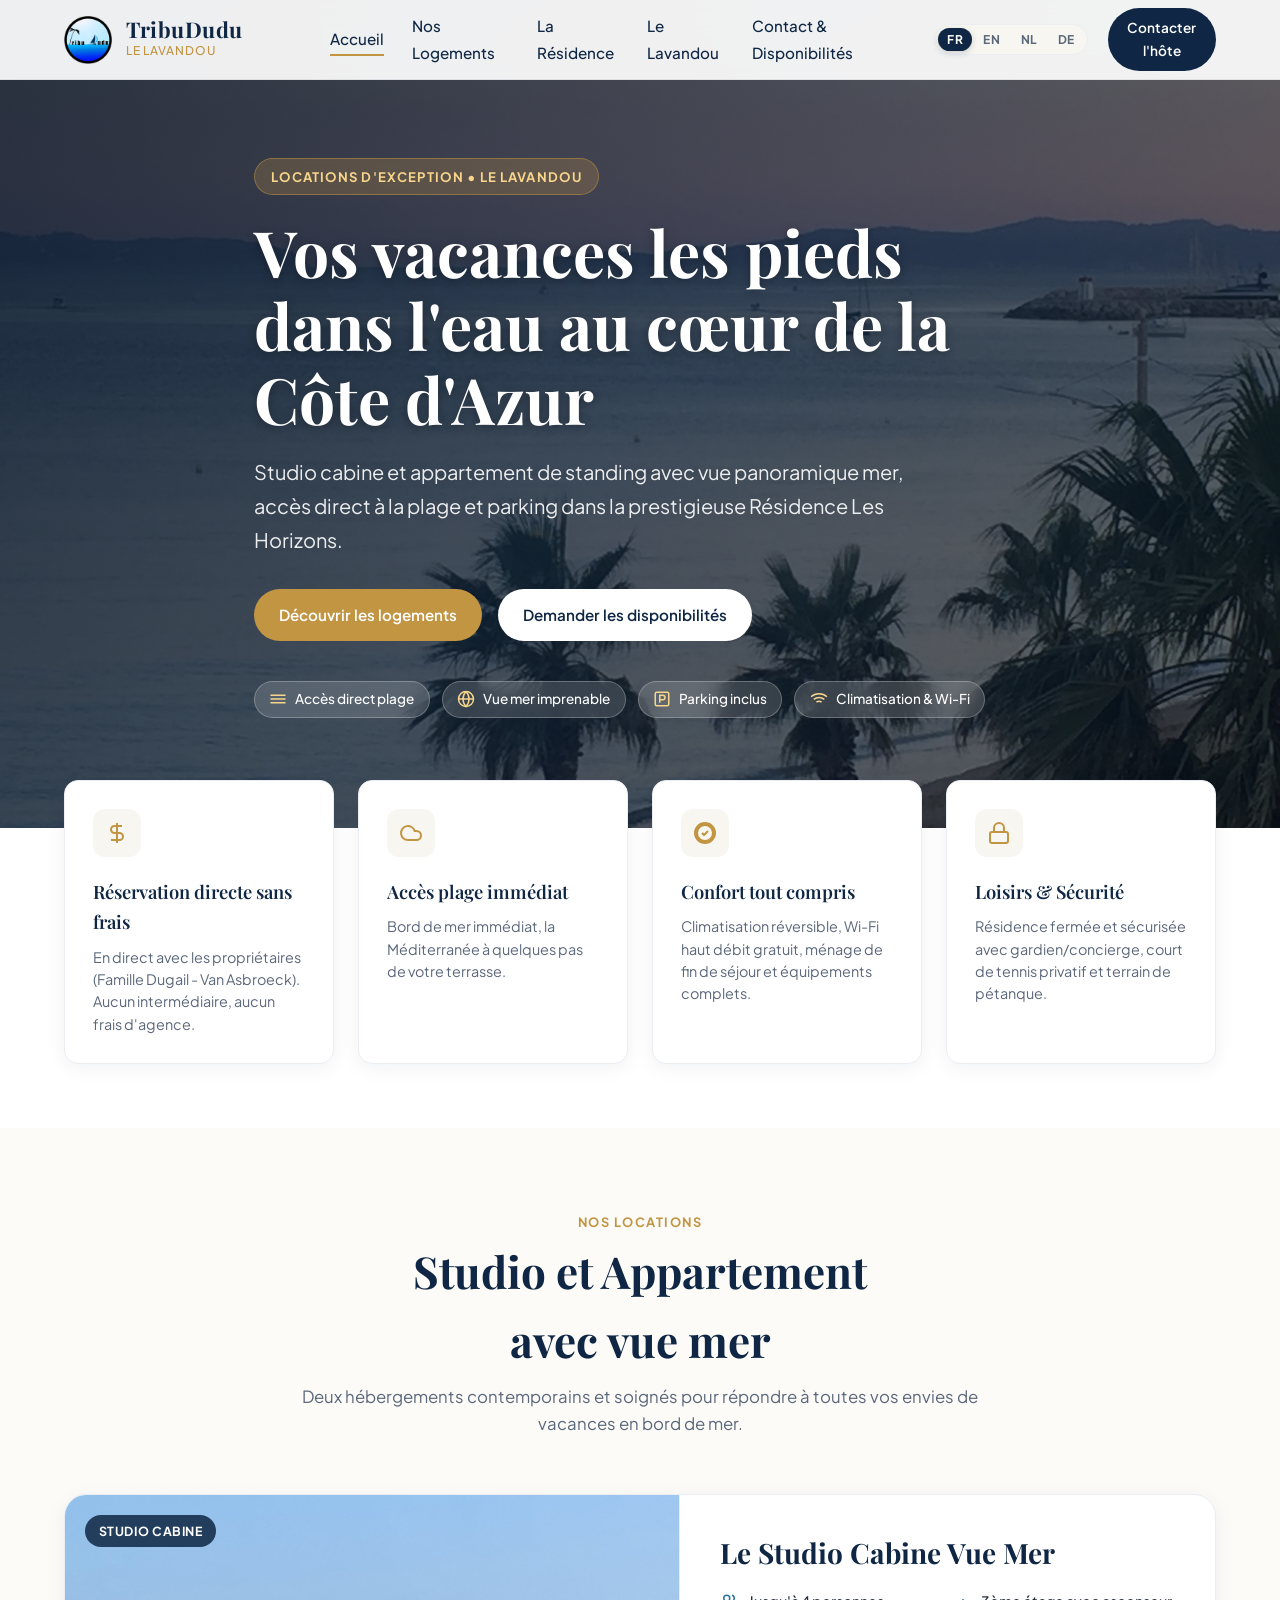
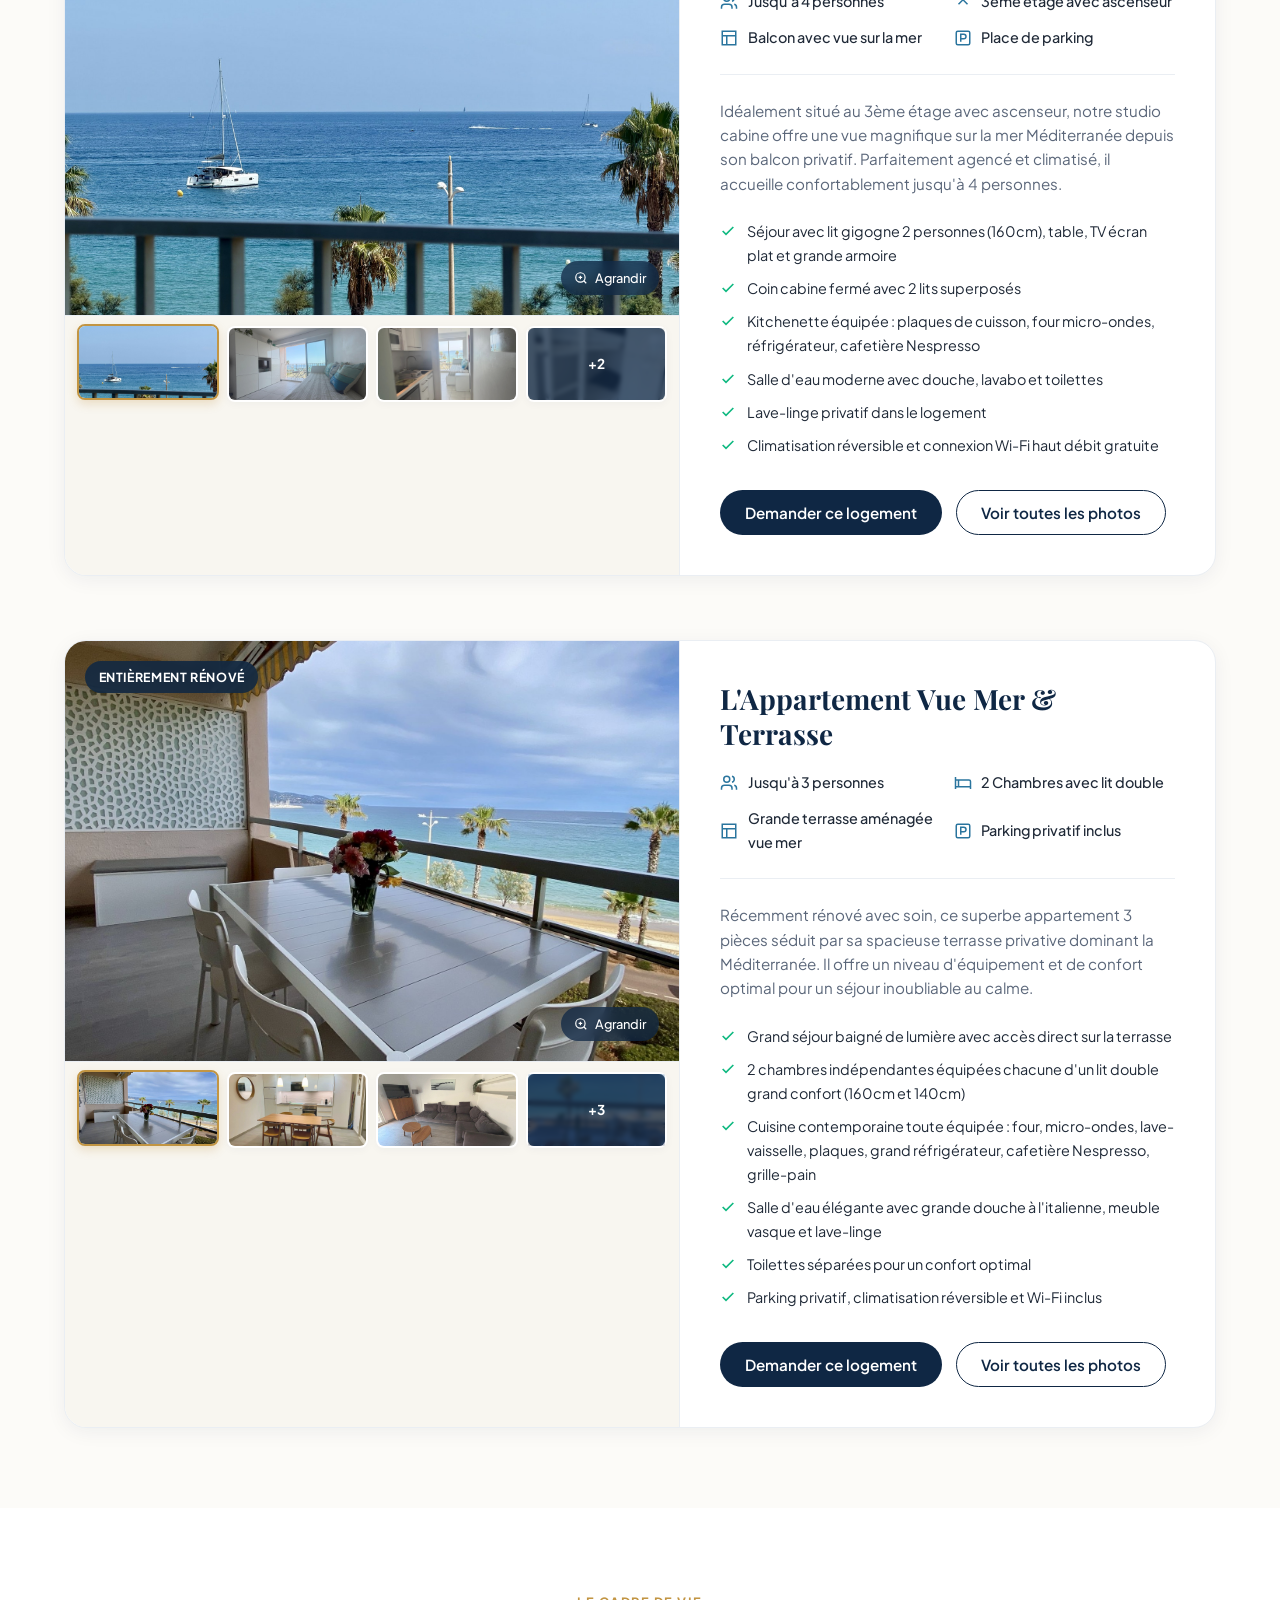
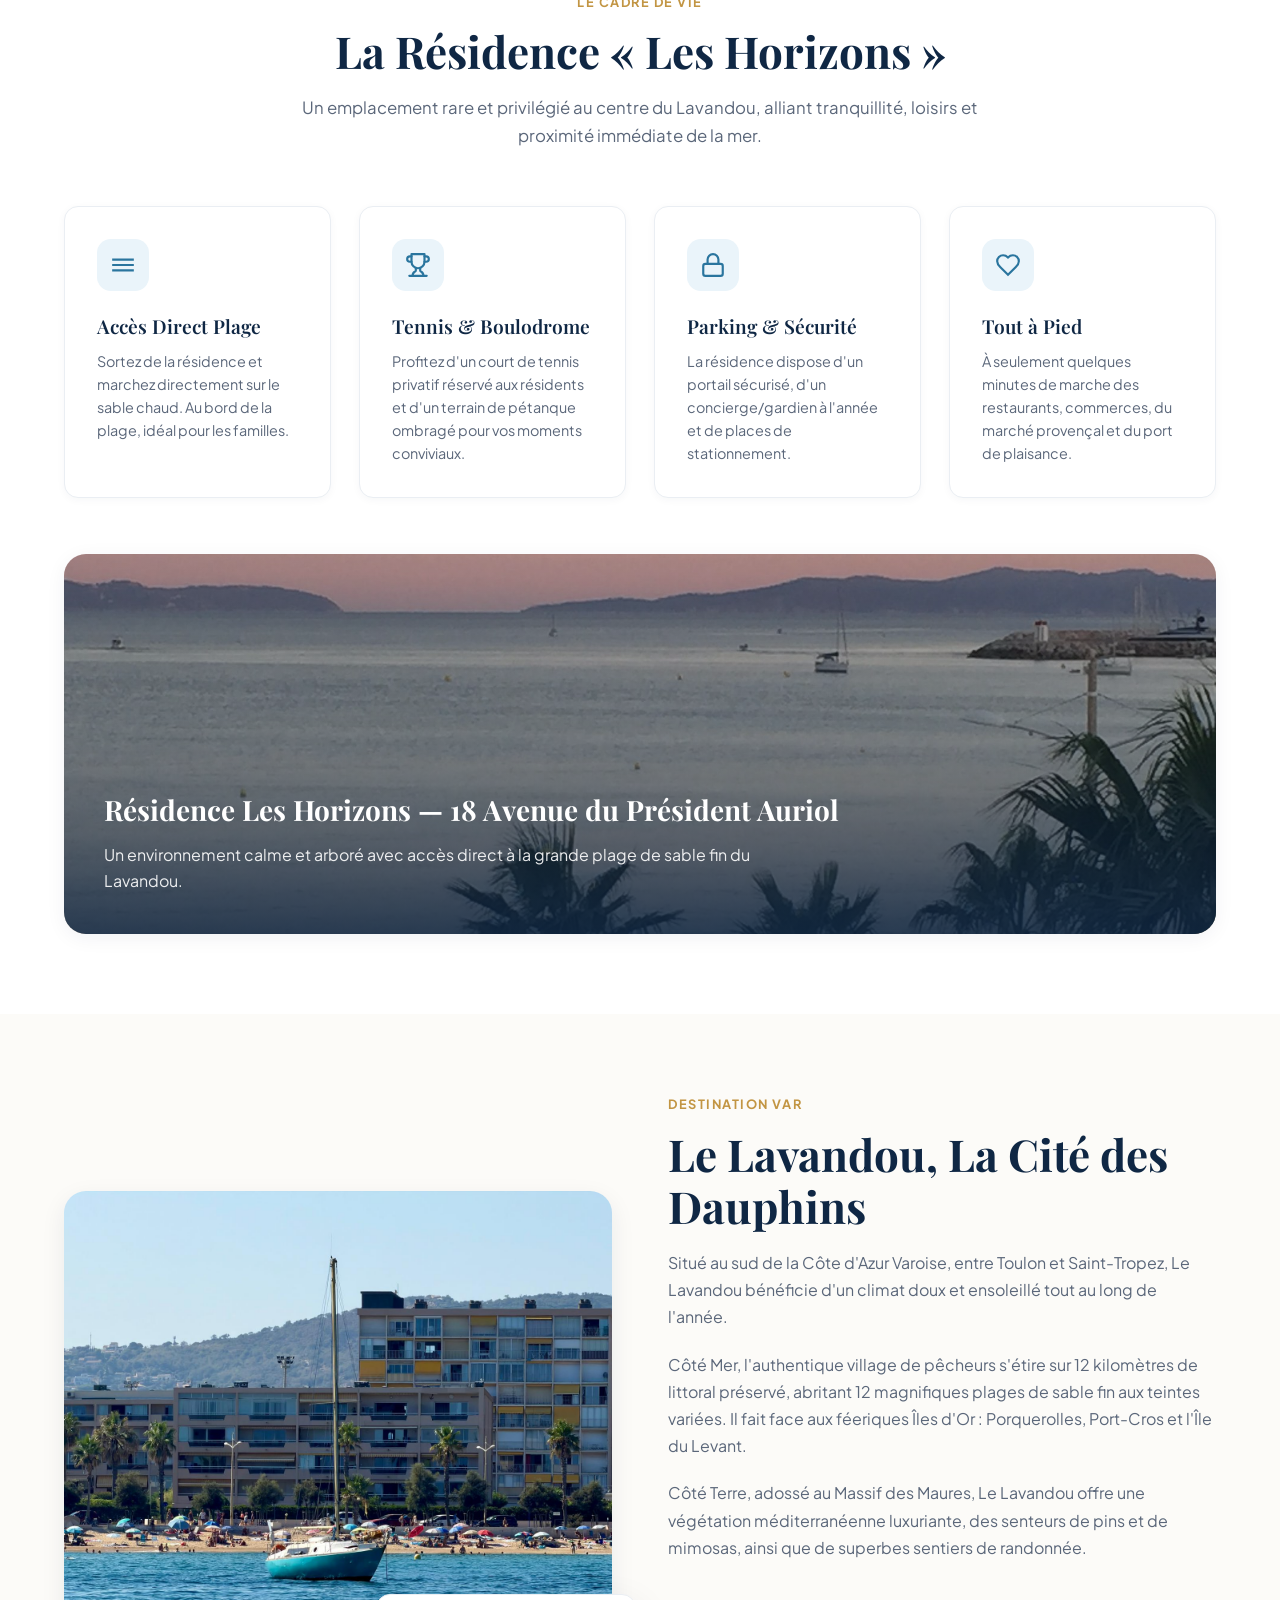
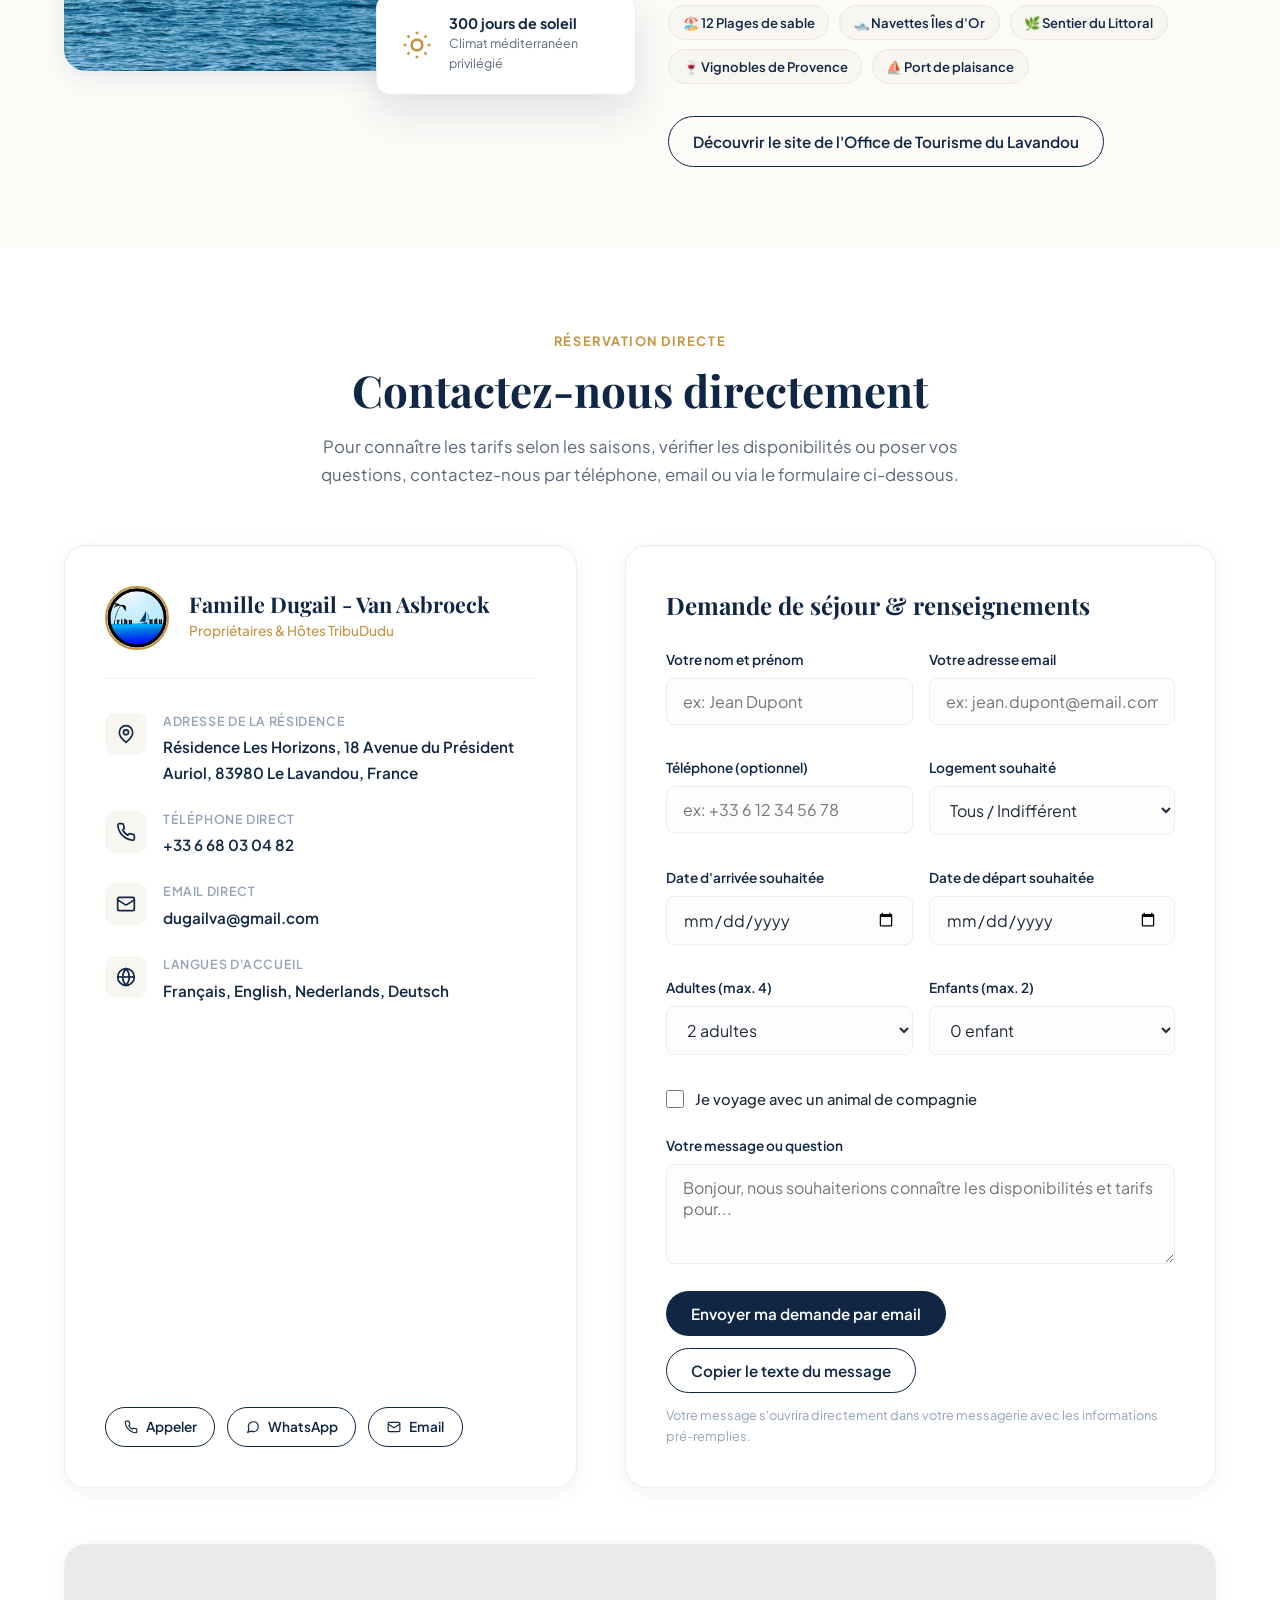
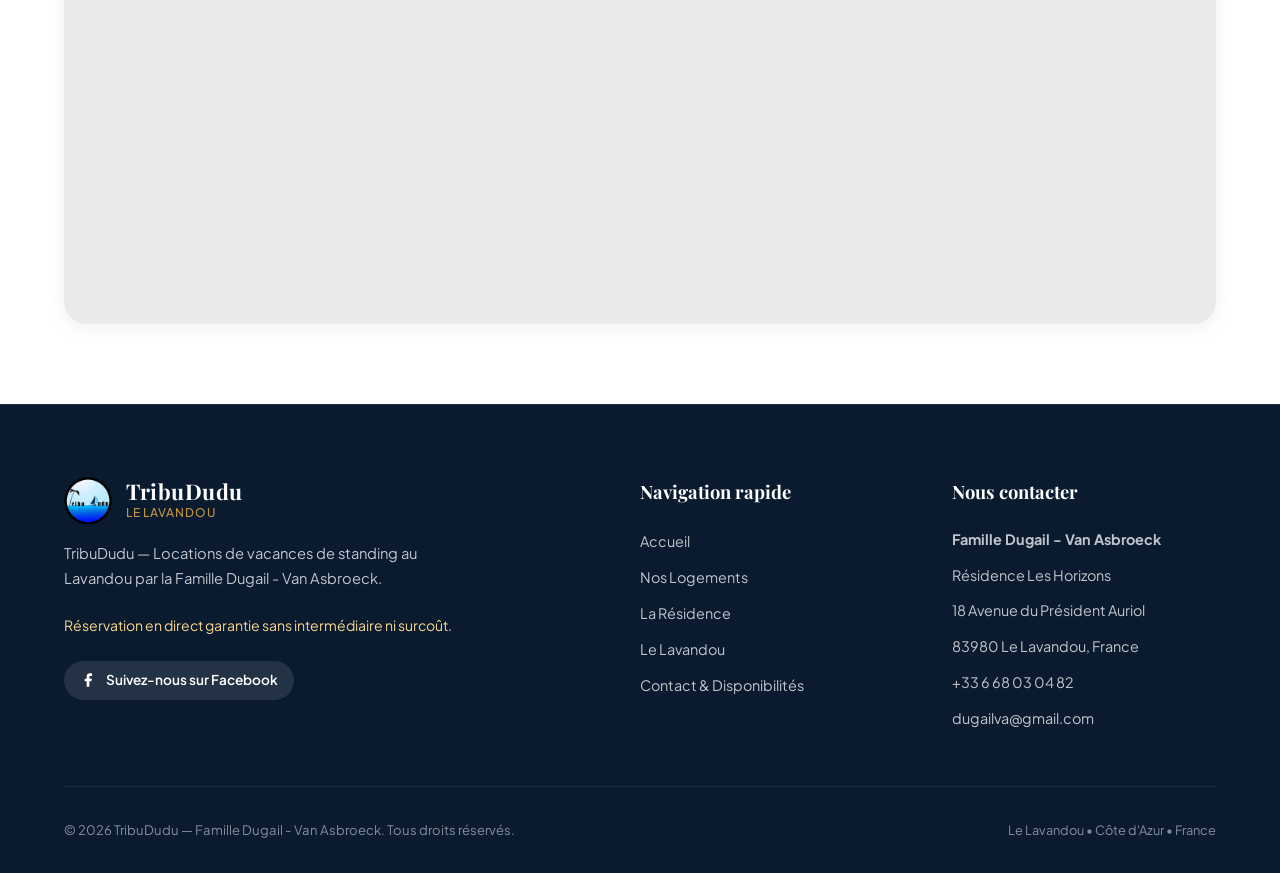
==== commit 4dd05b9c: "Changement icone sport" ====
--- a/index.html
+++ b/index.html
@@ -373,7 +373,14 @@
 
           <div class="residence-card">
             <div class="res-card-icon">
-              <svg width="26" height="26" viewBox="0 0 24 24" fill="none" stroke="currentColor" stroke-width="2"><circle cx="12" cy="12" r="10"/><path d="M4.93 4.93 19.07 19.07M14 2.05a10 10 0 0 1 7.95 7.95M2.05 9.95A10 10 0 0 1 9.95 2.05M9.95 21.95a10 10 0 0 1-7.9-7.95M21.95 14.05a10 10 0 0 1-7.9 7.9"/></svg>
+              <svg width="26" height="26" viewBox="0 0 24 24" fill="none" stroke="currentColor" stroke-width="2" stroke-linecap="round" stroke-linejoin="round">
+                <path d="M6 9H4.5a2.5 2.5 0 0 1 0-5H6"/>
+                <path d="M18 9h1.5a2.5 2.5 0 0 0 0-5H18"/>
+                <path d="M4 22h16"/>
+                <path d="M10 14.66V17c0 .55-.47.98-.97 1.21C7.85 18.75 7 20.24 7 22"/>
+                <path d="M14 14.66V17c0 .55.47.98.97 1.21C16.15 18.75 17 20.24 17 22"/>
+                <path d="M18 2H6v7a6 6 0 0 0 12 0V2Z"/>
+              </svg>
             </div>
             <h3 class="res-card-title" data-i18n="res_card2_title">Tennis & Boulodrome</h3>
             <p class="res-card-desc" data-i18n="res_card2_desc">Profitez d'un court de tennis privatif réservé aux résidents et d'un terrain de pétanque ombragé pour vos moments conviviaux.</p>
